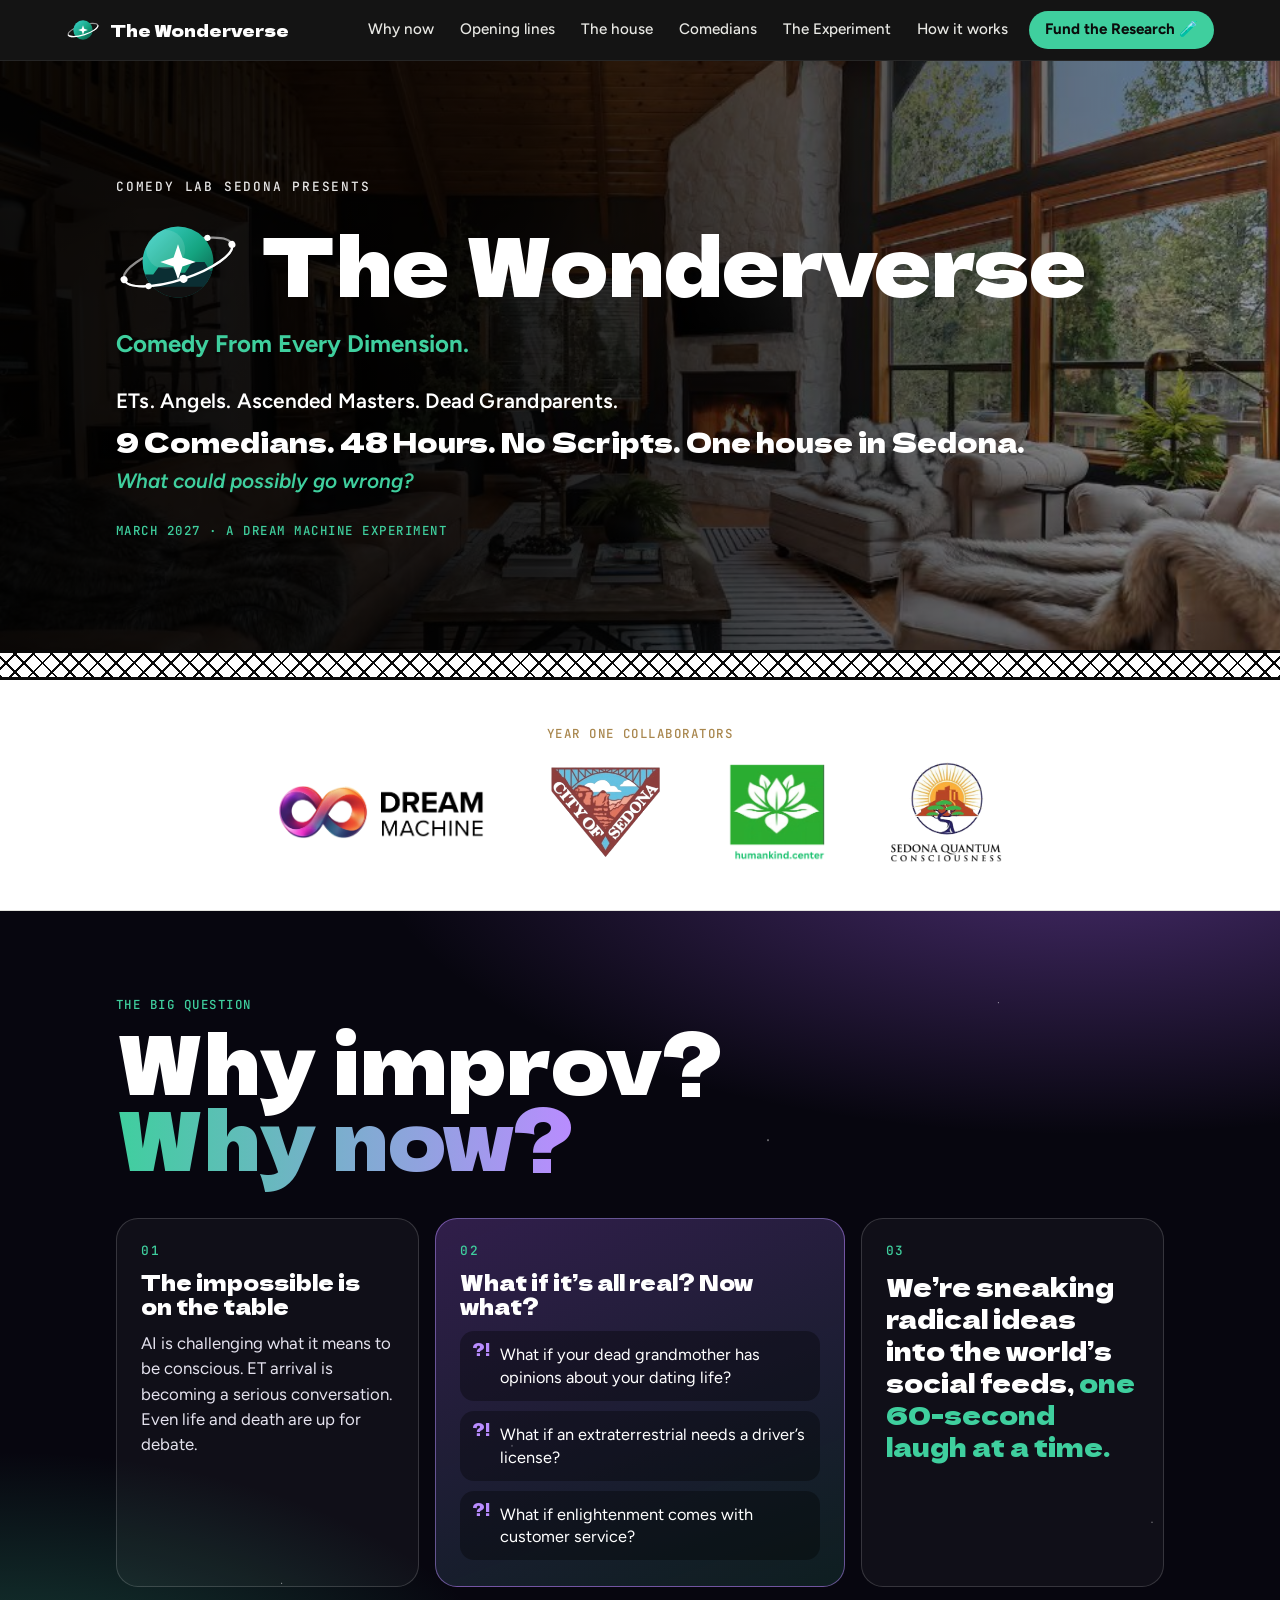
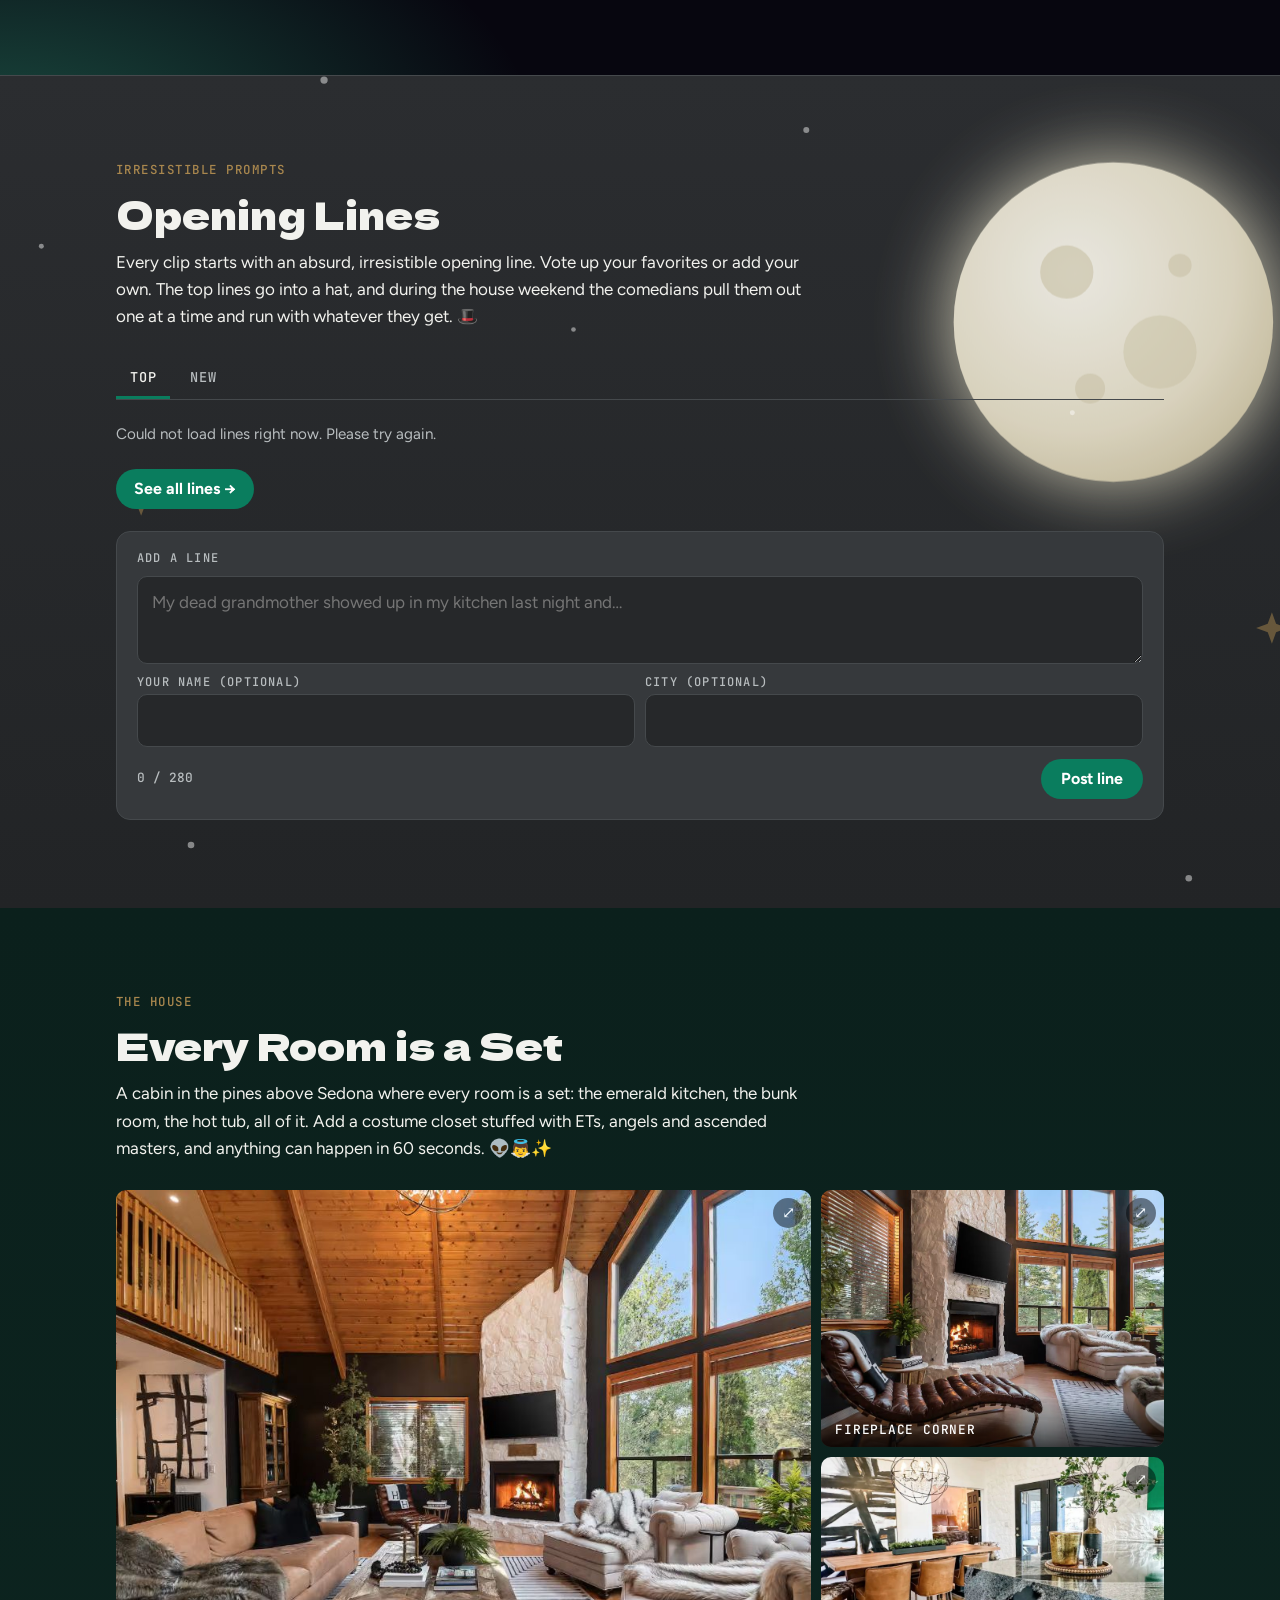
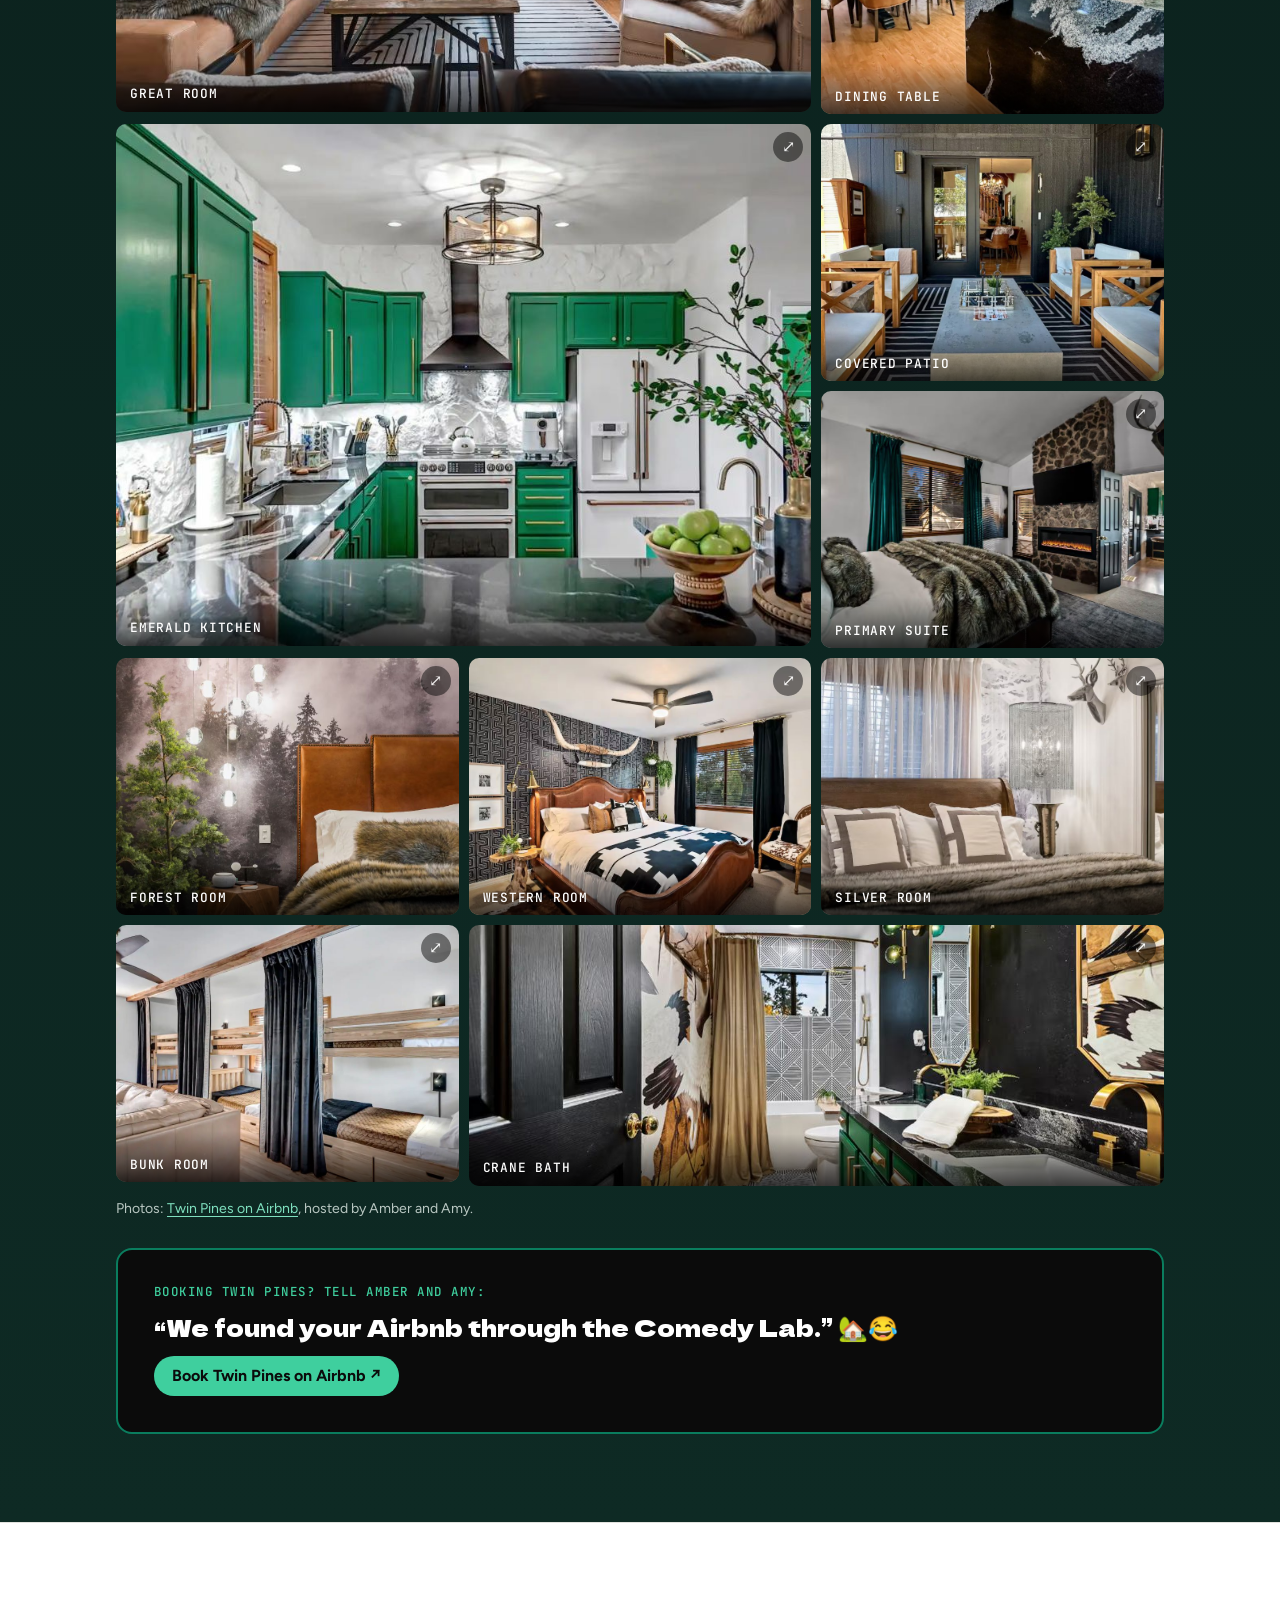
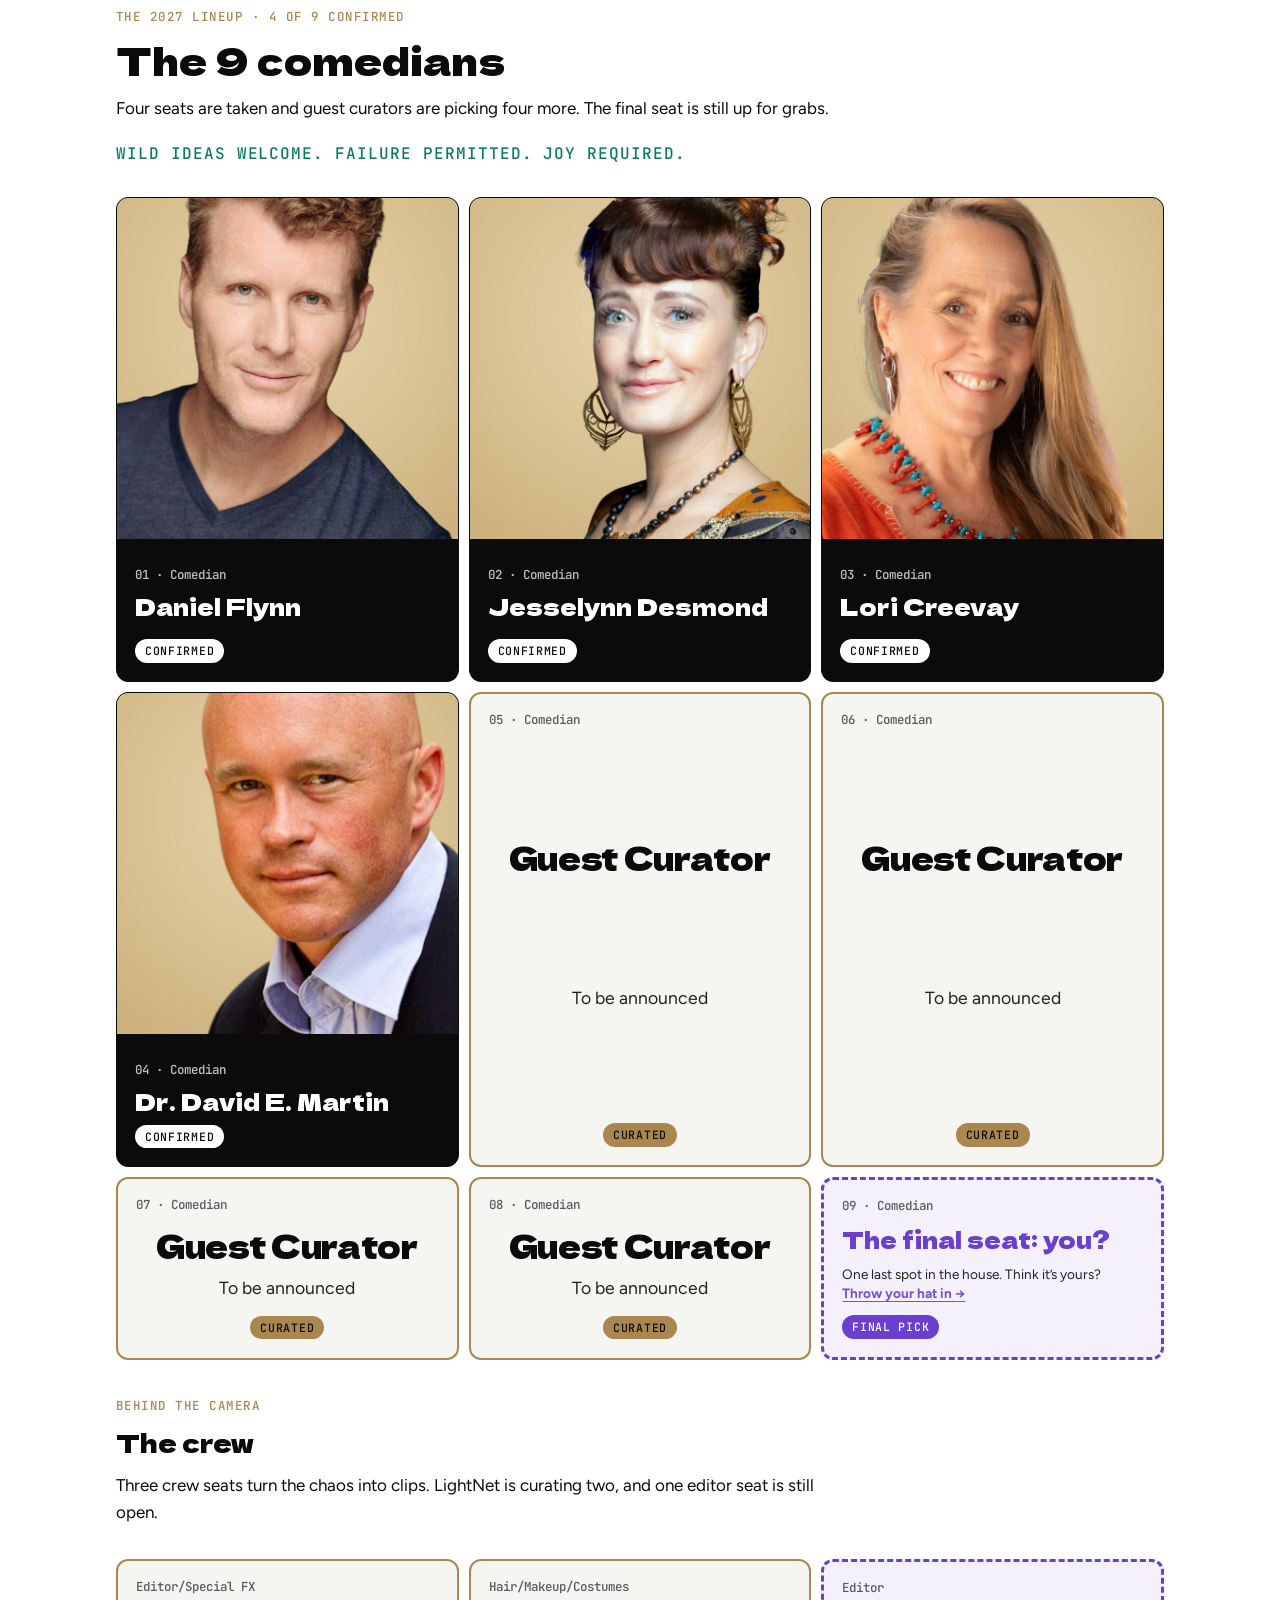
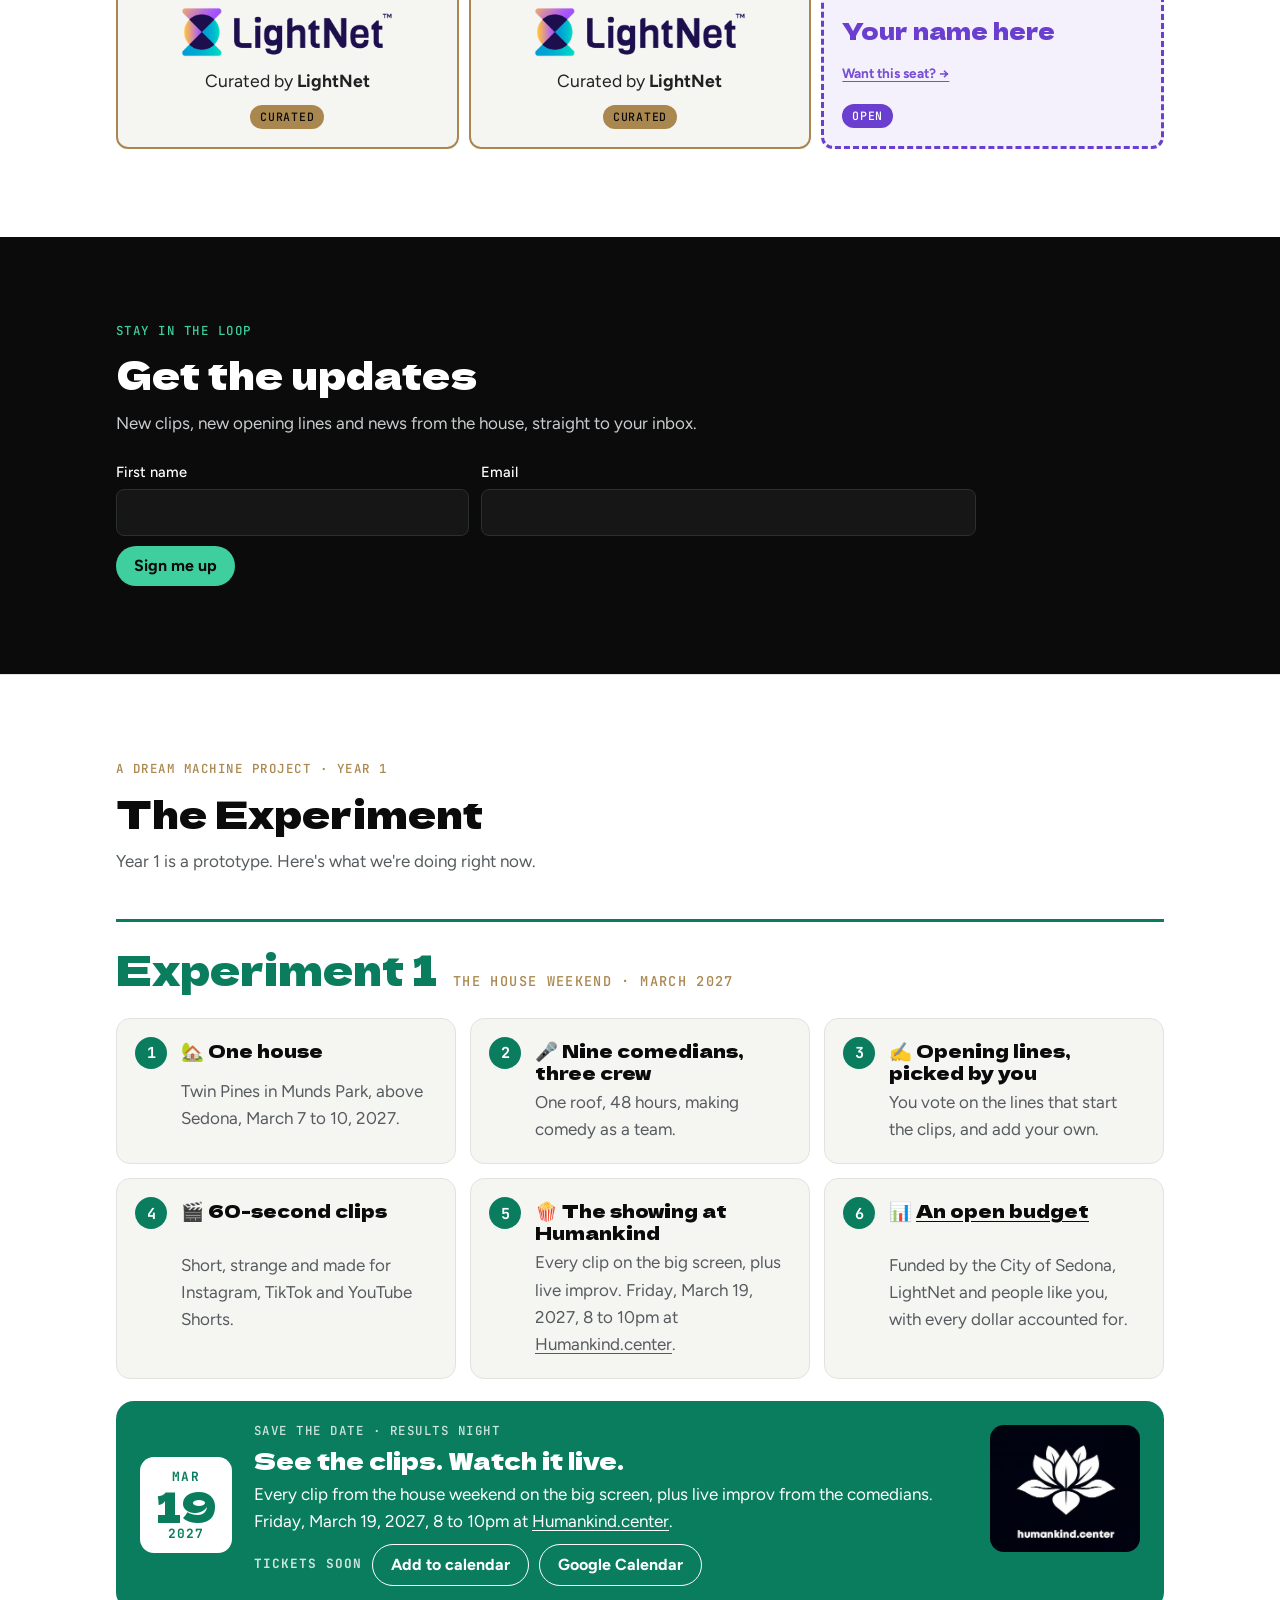
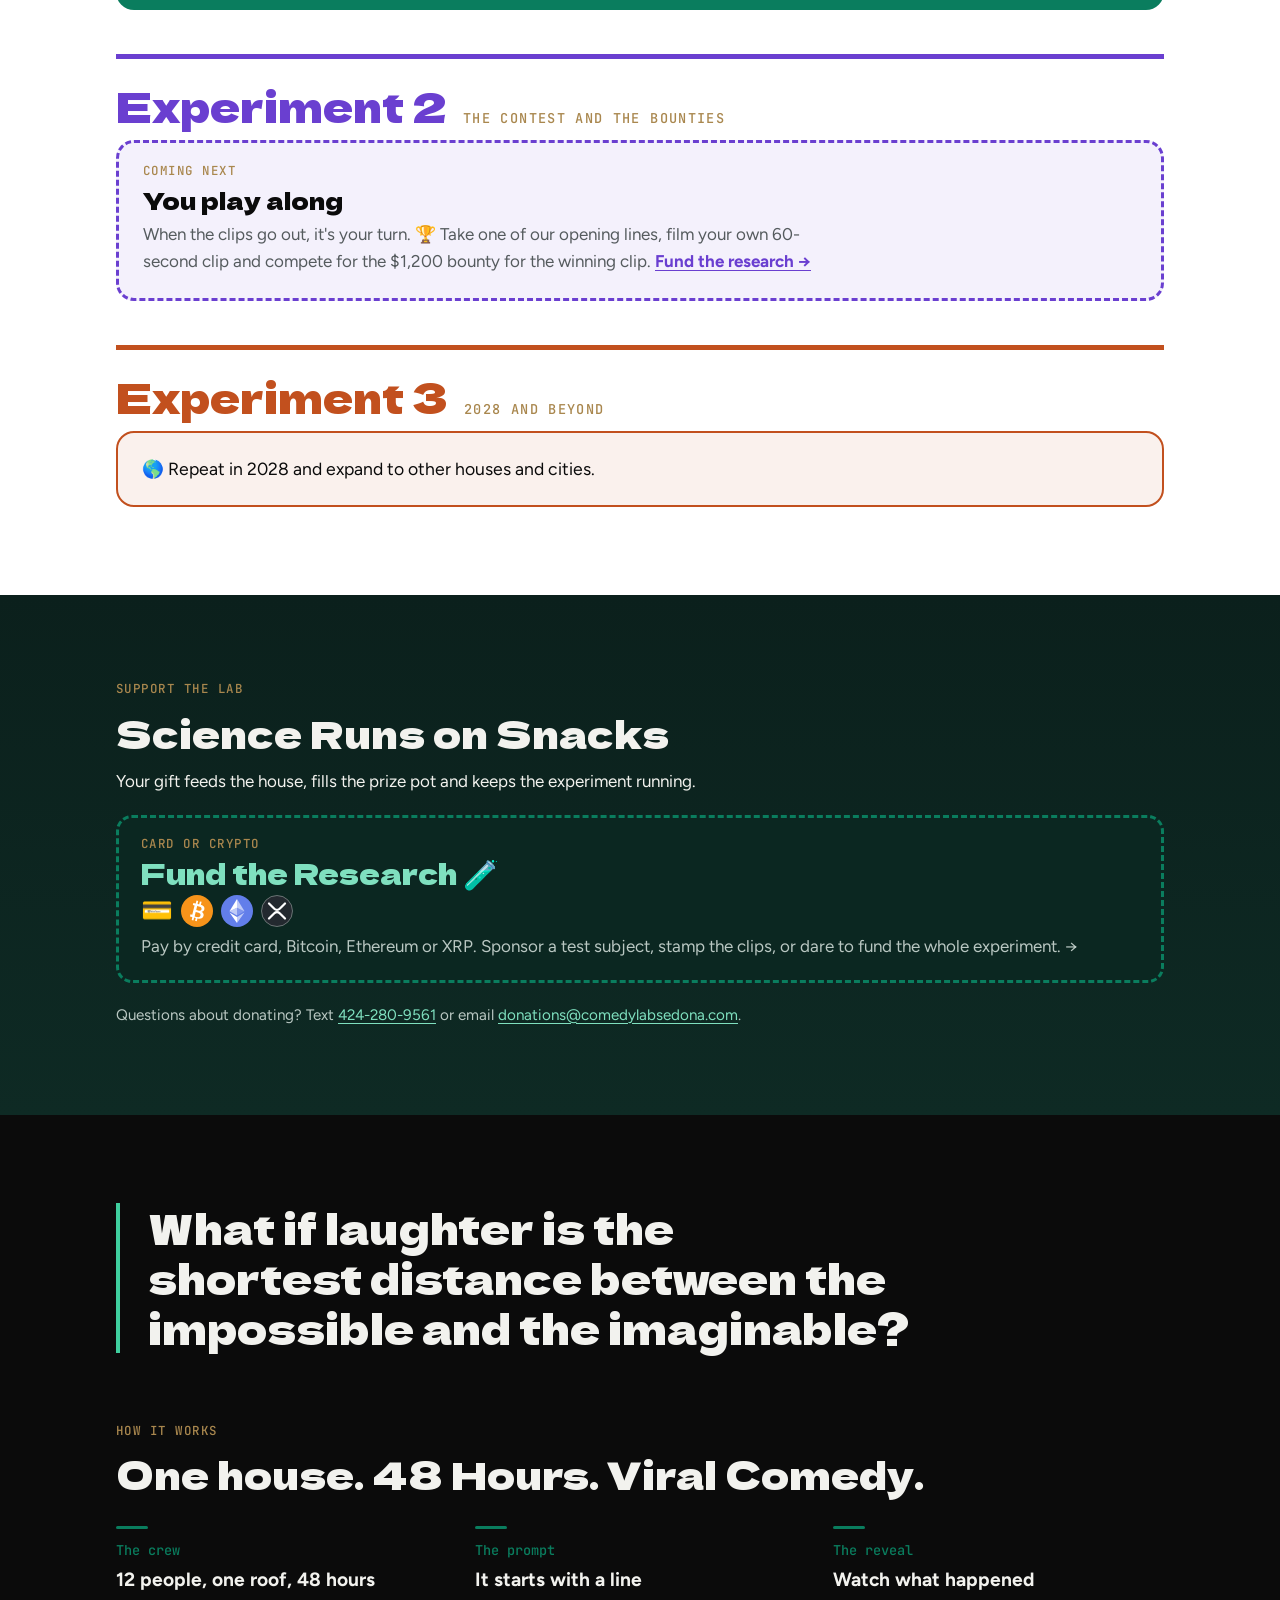
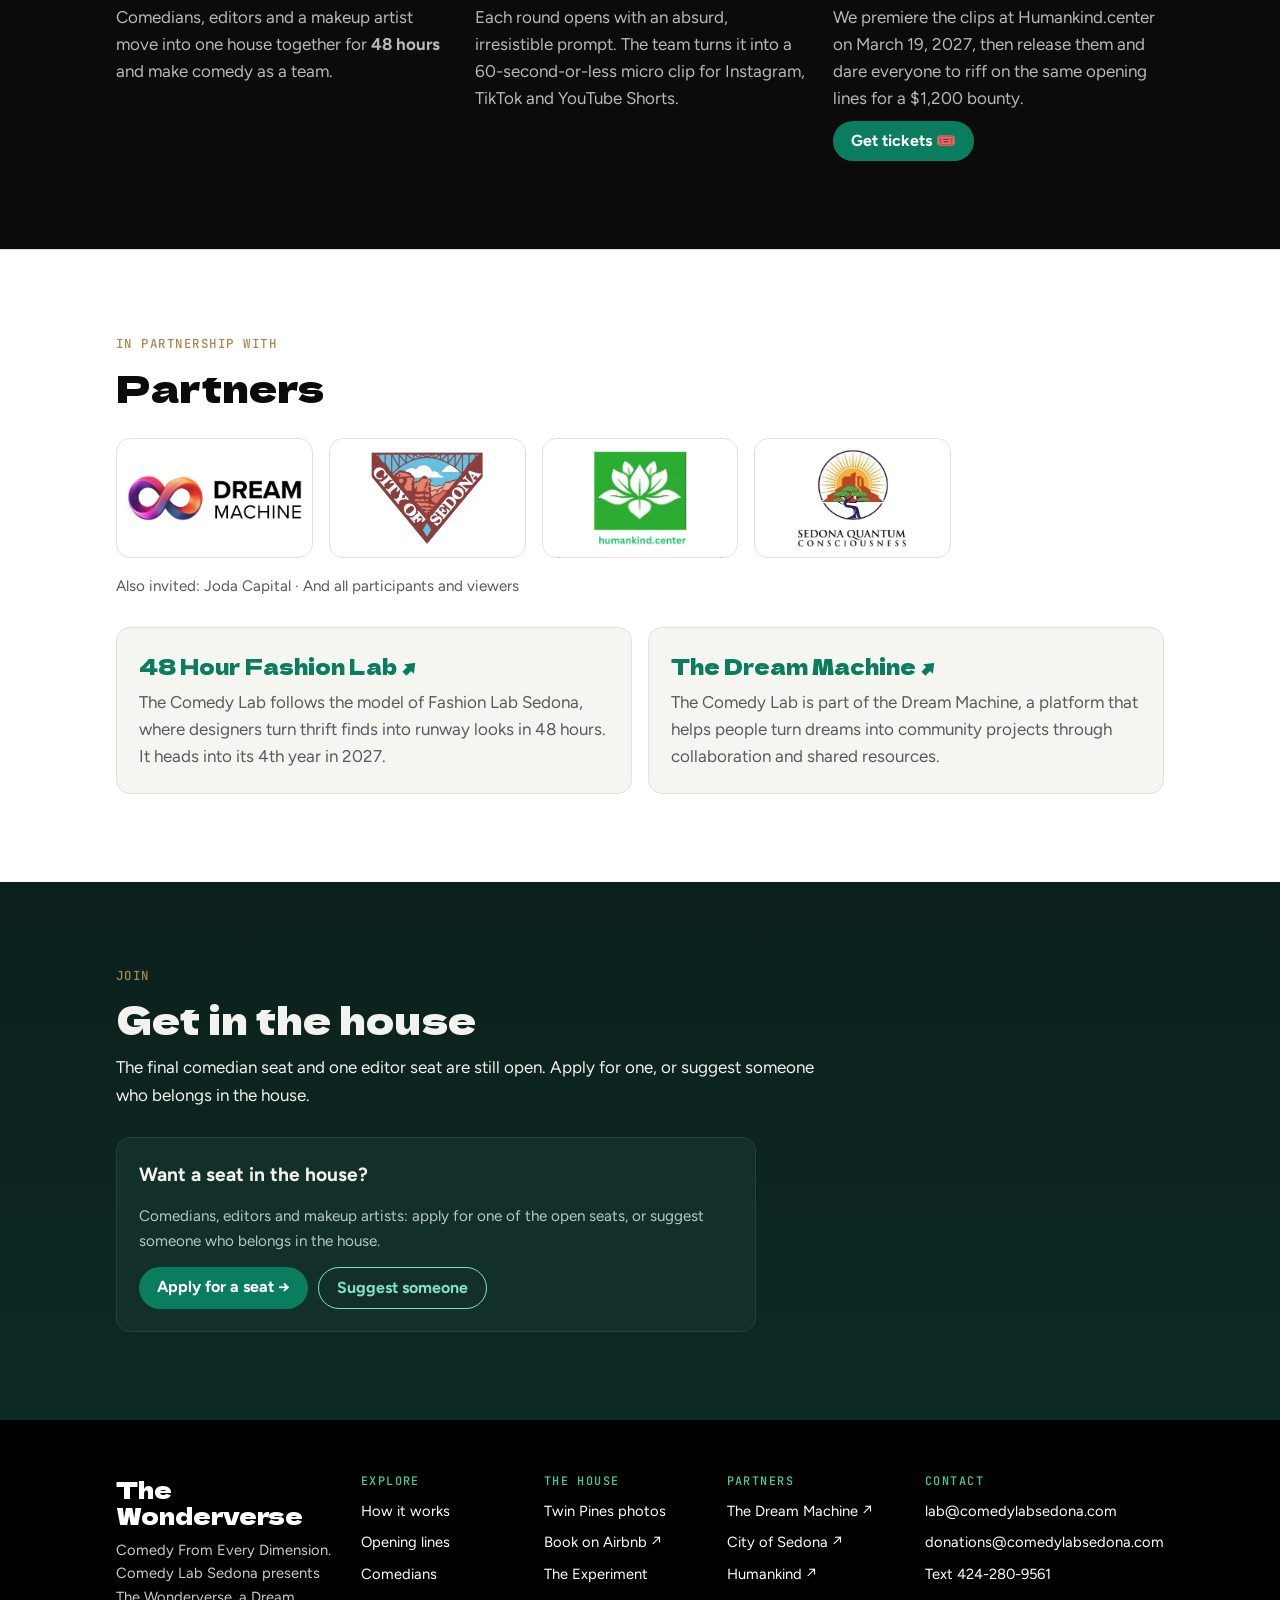
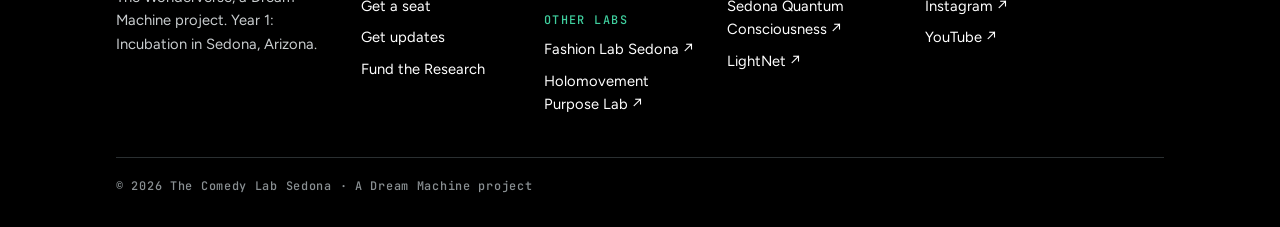
==== site/index.html @ bf9a94be "Hero on phones: icon above the title, title full width Co-Authored-By: Claude Opus 5.5 <noreply@anth" ====
<!doctype html>
<html lang="en">
<head>
<meta charset="utf-8">
<link rel="icon" type="image/png" sizes="64x64" href="assets/img/favicon-64.png">
<link rel="apple-touch-icon" href="assets/img/apple-touch-icon.png">
<script src="assets/js/favicon.js" defer></script>
<script src="assets/js/nav.js" defer></script>
<meta name="viewport" content="width=device-width,initial-scale=1,viewport-fit=cover">
<title>The Wonderverse · Comedy Lab Sedona</title>
<meta name="description" content="Comedy Lab Sedona presents The Wonderverse: Comedy From Every Dimension. 9 comedians, 5 dimensions and 1 house in Sedona. Interdimensional Comedy starring ascended masters, ETs, angels and your dead grandparents. A Dream Machine project.">
<meta property="og:title" content="The Wonderverse | Comedy Lab Sedona">
<meta property="og:description" content="9 comedians, 5 dimensions and 1 house in Sedona. Vote, join and submit your clip.">
<meta property="og:image" content="https://comedylabsedona.com/assets/img/og-card.jpg">
<meta property="og:url" content="https://comedylabsedona.com/">
<meta name="twitter:card" content="summary_large_image">

<script>document.documentElement.classList.add('js')</script>
<script>
/* Google Analytics 4: paste the Measurement ID (G-XXXXXXX) to switch it on. */
(function(){var GA_ID='';if(!GA_ID)return;var s=document.createElement('script');s.async=true;s.src='https://www.googletagmanager.com/gtag/js?id='+GA_ID;document.head.appendChild(s);window.dataLayer=window.dataLayer||[];window.gtag=function(){dataLayer.push(arguments)};gtag('js',new Date());gtag('config',GA_ID);})();
</script>
<link rel="preconnect" href="https://fonts.googleapis.com">
<link rel="stylesheet" href="https://fonts.googleapis.com/css2?family=Dela+Gothic+One&family=Figtree:wght@400;500;700&family=JetBrains+Mono:wght@500&display=swap">
<style>
body{margin:0}img{max-width:100%}[hidden]{display:none!important}

/* Layout: black-and-white glam like the house: black hero over the great room, a geometric tile band, white page, emerald and brass accents; lineup as a 3x3 board */
:root{
  --bg:#FFFFFF; --surface:#F5F5F2; --fg:#0B0B0B; --muted:#555B5E;
  --rock:#0A7D5E; --juniper:#0B0B0B; --brass:#A9874E; --dusk1:#000000; --dusk-mid:#0F2F33; --dusk2:#0B7472; --line:#E2E2DE;
  --on-dusk:#FFFFFF;
  --display:"Dela Gothic One","Arial Black",Impact,sans-serif;
  --body:"Figtree","Segoe UI",system-ui,sans-serif;
  --mono:"JetBrains Mono",ui-monospace,Menlo,monospace;
}
@media (prefers-color-scheme: dark){:root:not([data-theme="light"]){
  --bg:#0B0B0B; --surface:#161616; --fg:#F4F4F2; --muted:#A9AEB0;
  --rock:#3FCF9E; --juniper:#1E5E4A; --brass:#C9A66B; --dusk1:#000000; --dusk-mid:#0A2427; --dusk2:#0A6664; --line:#2A2F31; color-scheme:dark}}
:root[data-theme="dark"]{
  --bg:#0B0B0B; --surface:#161616; --fg:#F4F4F2; --muted:#A9AEB0;
  --rock:#3FCF9E; --juniper:#1E5E4A; --brass:#C9A66B; --dusk1:#000000; --dusk-mid:#0A2427; --dusk2:#0A6664; --line:#2A2F31; color-scheme:dark}
*{box-sizing:border-box}
body{background:var(--bg);color:var(--fg);font:400 1.0625rem/1.6 var(--body)}
a{color:var(--rock);text-underline-offset:3px}
a:focus-visible{outline:2px solid var(--rock);outline-offset:3px;border-radius:4px}
.wrap{max-width:1080px;margin:0 auto;padding-left:max(16px,env(safe-area-inset-left,0px));padding-right:max(16px,env(safe-area-inset-right,0px))}
h1,h2{font-family:var(--display);font-weight:400;line-height:1.05;text-wrap:balance;margin:0}
h2{font-size:clamp(1.7rem,4vw,2.4rem)}
.eyebrow{font:500 .78rem/1 var(--mono);letter-spacing:.12em;text-transform:uppercase;color:var(--muted)}
p{margin:0;max-width:65ch}
section{padding-block:clamp(48px,8vw,88px);border-top:1px solid var(--line)}
.stack{display:grid;gap:16px}

/* Hero */
.hero{background:linear-gradient(90deg,rgba(0,0,0,.94) 0%,rgba(0,0,0,.86) 42%,rgba(0,0,0,.35) 100%),url("assets/img/house/great-room.jpg") center/cover no-repeat,#000;color:var(--on-dusk);position:relative;overflow:hidden}
.hero .wrap{padding-block:clamp(56px,10vw,112px);display:grid;gap:24px;position:relative}
.hero h1{font-size:clamp(2.6rem,9vw,6rem)}
.hero .eyebrow{color:var(--on-dusk);opacity:.8}
.hero p{font-size:clamp(1.1rem,2.2vw,1.35rem)}
.mesa{display:none}
.tile-band{height:30px;background:repeating-linear-gradient(45deg,var(--fg) 0 2px,transparent 2px 13px),repeating-linear-gradient(-45deg,var(--fg) 0 2px,transparent 2px 13px),var(--bg);border-block:3px solid var(--fg)}
.eyebrow{color:var(--brass)}
.hero .eyebrow{color:#FFFFFF}
.facts{display:flex;flex-wrap:wrap;gap:10px;margin-top:8px}
.facts span{font:500 .85rem/1 var(--mono);border:1px solid color-mix(in srgb,var(--on-dusk) 45%,transparent);border-radius:999px;padding:9px 14px}
.credit{font-size:1rem;opacity:.9}

/* How it works */
.how{display:grid;grid-template-columns:repeat(auto-fit,minmax(230px,1fr));gap:28px;margin-top:32px}
.how div{display:grid;gap:8px;align-content:start;min-width:0}
.how b{font:500 .85rem/1 var(--mono);color:var(--rock)}
.how h3{margin:0;font-size:1.2rem}
.how p{color:var(--muted)}
.how>div{position:relative;padding-top:18px}
.how>div::before{content:"";position:absolute;left:0;top:0;height:3px;width:32px;border-radius:3px;background:var(--rock);transition:width .45s cubic-bezier(.3,1.3,.5,1)}
.how>div:hover::before{width:100%}
.how h3{transition:color .25s}
.how>div:hover h3{color:var(--rock)}
.how p a{color:var(--rock);font-weight:700}
.how-logo{display:block;width:72px}
.how-logo img{display:block;width:100%;height:auto;border-radius:8px}

/* Prompts */
.prompts{display:grid;gap:20px;margin-top:28px}
.prompt{background:var(--surface);border:1px solid var(--line);border-radius:14px;padding:24px;display:grid;gap:14px}
.prompt q{font-size:clamp(1.2rem,2.6vw,1.55rem);font-weight:500;line-height:1.35;quotes:"\201C" "\201D"}
.timer{display:flex;align-items:center;gap:12px;font:500 .8rem/1 var(--mono);color:var(--muted);font-variant-numeric:tabular-nums}
.timer i{flex:1;height:4px;border-radius:2px;background:var(--line);position:relative;overflow:hidden}
.timer i::after{content:"";position:absolute;inset:0;width:var(--w);background:var(--rock)}

/* House */
.gallery{display:grid;grid-template-columns:repeat(3,1fr);gap:10px;margin-top:28px}
.gallery a{position:relative;aspect-ratio:4/3;max-width:100%;border-radius:10px;overflow:hidden;display:flex;align-items:flex-end;padding:14px;color:var(--on-dusk);text-decoration:none;font-weight:700;
  background:linear-gradient(170deg,var(--g1),var(--g2))}
.gallery a:first-child{grid-column:span 2;grid-row:span 2;aspect-ratio:auto}
.gallery a span{position:relative;z-index:1}
.gallery a small{display:block;font:500 .72rem/1.3 var(--mono);opacity:.85;font-weight:500}
.gallery a::before{content:"";position:absolute;inset:0;background:radial-gradient(circle at 70% 20%,rgba(255,255,255,.18),transparent 55%)}
.gallery a:hover{filter:brightness(1.08)}
.house-meta{display:grid;grid-template-columns:repeat(auto-fit,minmax(200px,1fr));gap:24px;margin-top:28px}
.note{background:var(--surface);border:1px solid var(--line);border-radius:14px;padding:20px 22px;display:grid;gap:8px}
.note b{font-family:var(--mono);font-weight:500;font-size:.8rem;letter-spacing:.08em;text-transform:uppercase;color:var(--juniper)}

/* Lineup board */
.board{display:grid;grid-template-columns:repeat(3,minmax(0,1fr));gap:10px;margin-top:32px}
.slot{min-height:150px;border-radius:12px;padding:18px;display:grid;align-content:space-between;gap:12px;border:1px solid var(--line);background:var(--surface);min-width:0}
.slot .n{font:500 .78rem/1.3 var(--mono);color:var(--muted);overflow-wrap:anywhere}
@media (max-width:640px){.board{grid-template-columns:repeat(2,minmax(0,1fr))}.board.crew{grid-template-columns:minmax(0,1fr)}.board.crew .slot{min-height:0;grid-template-columns:1fr auto;align-items:center}.board.crew .slot .n,.board.crew .slot h3{grid-column:1}.board.crew .slot.curated{justify-items:start;text-align:left}.board.crew .slot .tag{grid-column:2;grid-row:1/span 3;align-self:center}}
.slot h3{margin:0;font-family:var(--display);font-weight:400;font-size:clamp(1rem,2.4vw,1.45rem);line-height:1.15;overflow-wrap:anywhere}
.tag{justify-self:start;font:500 .72rem/1 var(--mono);letter-spacing:.06em;text-transform:uppercase;border-radius:999px;padding:6px 10px}
.slot.in{background:var(--juniper);border-color:var(--juniper);color:#FFFFFF}
.slot.in .n{color:inherit;opacity:.75}
.slot.in .tag{background:#FFFFFF;color:#0B0B0B}
.slot.maybe{border:2px dashed var(--rock)}
.slot.maybe .tag{background:var(--rock);color:var(--bg)}
.slot.open{border-style:dashed}
.slot.wild{border:3px dashed var(--rock);background:var(--xbg)}@media (max-width:640px){.board .slot.wild{grid-column:1/-1}}.slot.wild h3{color:var(--rock)}.slot.wild .tag{background:var(--rock);color:var(--bg)}.slot.wild .bio a{color:var(--rock);font-weight:700}
.slot.curated{border:2px solid var(--brass);background:var(--surface)}
.slot.curated{justify-items:center;text-align:center}.slot.curated .n{justify-self:start}
.slot.curated .cur-logo{display:block;width:clamp(72px,60%,200px)}.slot.curated .bio{font-size:clamp(.9rem,1.6vw,1.1rem)}.slot.curated .cur-wide{width:clamp(120px,70%,220px)}@media (prefers-color-scheme:dark){:root:not([data-theme="light"]) .slot.curated .cur-logo img.on-white{background:#FFFFFF;border-radius:8px;padding:6px 8px;box-sizing:border-box}}:root[data-theme="dark"] .slot.curated .cur-logo img.on-white{background:#FFFFFF;border-radius:8px;padding:6px 8px;box-sizing:border-box}
.slot.curated .cur-word{font:400 clamp(1.4rem,3vw,2rem)/1 var(--display);color:var(--fg);text-decoration:none;letter-spacing:-.01em}
.slot.curated .tag{justify-self:center}.slot.curated .cur-logo img{width:100%;height:auto;display:block}
.slot.curated .tag{background:var(--brass);color:#0B0B0B}
.slot.open h3{color:var(--muted)}
.slot.open .tag{border:1px solid var(--line);color:var(--muted)}
.host{margin-top:28px;font-size:1.15rem}
.host strong{font-family:var(--display);font-weight:400}

/* Partners */
.partners{display:flex;flex-wrap:wrap;gap:10px;margin-top:24px}
.partners span{border:1px solid var(--line);background:var(--surface);border-radius:999px;padding:10px 18px;font-weight:700}
.partners span.collab{border-color:var(--rock);color:var(--rock)}
.links{display:grid;grid-template-columns:repeat(auto-fit,minmax(260px,1fr));gap:16px;margin-top:28px}
.links a{display:grid;gap:6px;padding:22px;border:1px solid var(--line);border-radius:14px;background:var(--surface);text-decoration:none;color:var(--fg)}
.links a b{font-family:var(--display);font-weight:400;font-size:1.3rem;color:var(--rock)}
.links a span{color:var(--muted)}
/* Logo */
.logo{display:flex;align-items:center;gap:18px;flex-wrap:wrap}
.logo svg{width:clamp(96px,16vw,140px);height:auto;flex:none}
.logo-words{display:grid;gap:6px;min-width:0}
.hero .logo-words h1{font-size:clamp(2.6rem,9vw,5.6rem)}
.title-row{display:flex;align-items:center;gap:clamp(10px,2vw,20px)}
.logo .title-row svg{width:clamp(64px,10vw,124px)}
.hero .title-row h1{font-size:clamp(2rem,8.2vw,5rem);min-width:0}
@media (min-width:700px){.hero .title-row h1{white-space:nowrap}}
@media (max-width:699px){.title-row{flex-direction:column;align-items:flex-start;gap:8px}.logo .title-row svg{width:78px}.hero .title-row h1{font-size:clamp(2.2rem,11.4vw,3.6rem);line-height:1}}
.logo-words .tagline{font:700 clamp(1.15rem,2.4vw,1.5rem)/1.2 var(--body,"Figtree",sans-serif);color:#3FCF9E}
.logo-words .by{font:500 .8rem/1 var(--mono);letter-spacing:.14em;text-transform:uppercase;color:#FFFFFF;opacity:.9}

/* People */
.people{display:grid;grid-template-columns:repeat(auto-fit,minmax(280px,1fr));gap:16px;margin-top:28px}
.person{display:grid;grid-template-columns:64px 1fr;gap:16px;align-items:start;padding:20px;border:1px solid var(--line);border-radius:14px;background:var(--surface)}
.person > div{display:grid;gap:6px;min-width:0}
.avatar{width:64px;height:64px;border-radius:50%;display:grid;place-items:center;font-family:var(--display);font-size:1.2rem;color:#FFFFFF;background:var(--juniper)}
.avatar.alt{background:var(--rock)}
.person.solo{grid-template-columns:1fr}
.person-logo{display:block;width:170px;margin-bottom:6px}
.person-logo img{display:block;width:100%;height:auto}
.person h3{margin:0;font-size:1.2rem}
.person .role{font:500 .75rem/1.3 var(--mono);letter-spacing:.06em;text-transform:uppercase;color:var(--muted)}
.person p{color:var(--fg);font-size:.98rem}
.person .lk{display:flex;flex-wrap:wrap;gap:12px;font-size:.92rem}
.slot .bio{font-size:.85rem;line-height:1.4;opacity:.9}
.partners a{border:1px solid var(--line);background:var(--surface);border-radius:999px;padding:10px 18px;font-weight:700;text-decoration:none;color:var(--fg)}
.partners a:hover{border-color:var(--rock)}
.dm-badge{justify-self:start;display:inline-flex;align-items:center;gap:12px;flex-wrap:wrap;background:#FFFFFF;color:#111111;border-radius:999px;padding:10px 18px;text-decoration:none;font:500 .72rem/1 var(--mono);letter-spacing:.1em;text-transform:uppercase;max-width:100%}
.dm-badge img{height:22px;width:auto;max-width:100%}
.slot .face{width:72px;height:72px;border-radius:50%;object-fit:cover;border:3px solid var(--bg)}
.partners .invited{border-style:dashed}
.partners .invited small{font:500 .68rem/1 var(--mono);letter-spacing:.06em;text-transform:uppercase;color:var(--rock);margin-left:6px}

/* Vote and submit */
.vote-grid{display:grid;grid-template-columns:minmax(0,1.2fr) minmax(0,1fr);gap:24px;margin-top:28px;align-items:start}
.panel{background:var(--surface);border:1px solid var(--line);border-radius:14px;padding:22px;display:grid;gap:14px;min-width:0}
.panel h3{margin:0;font-size:1.2rem}
.panel .hint{color:var(--muted);font-size:.95rem}
.contenders{display:grid;gap:8px;list-style:none;margin:0;padding:0}
.contenders li{display:grid;grid-template-columns:1fr auto;gap:12px;align-items:center;padding:12px 14px;border:1px solid var(--line);border-radius:10px;background:var(--bg)}
.contenders li > div{display:grid;gap:4px;min-width:0}
.contenders b{font-size:1.05rem;overflow-wrap:anywhere}
.contenders .meta{display:flex;flex-wrap:wrap;gap:8px;align-items:center;font-size:.88rem;color:var(--muted);overflow-wrap:anywhere}
.contenders .tag{background:transparent;border:1px solid var(--rock);color:var(--rock)}
.contenders .tag.sugg{border-color:var(--juniper);color:var(--juniper)}
.upvote{display:grid;justify-items:center;gap:2px;min-width:64px;padding:8px 10px;border-radius:10px;border:1.5px solid var(--rock);background:transparent;color:var(--rock);font:700 .95rem/1 var(--body);cursor:pointer;font-variant-numeric:tabular-nums}
.upvote span{font:500 .68rem/1 var(--mono);letter-spacing:.06em;text-transform:uppercase}
.upvote[aria-pressed="true"]{background:var(--rock);color:var(--bg)}
.upvote:disabled{opacity:.5;cursor:not-allowed}
.upvote:focus-visible,button:focus-visible,input:focus-visible,select:focus-visible,textarea:focus-visible{outline:2px solid var(--rock);outline-offset:2px}
form{display:grid;gap:10px}
label{display:grid;gap:4px;font-weight:500;font-size:.92rem}
input,select,textarea{font:inherit;font-size:1rem;padding:10px 12px;border-radius:8px;border:1px solid var(--line);background:var(--bg);color:var(--fg);width:100%;min-width:0}
textarea{min-height:70px;resize:vertical}
.check{display:flex;gap:8px;align-items:flex-start;font-weight:400}
.check input{width:auto;margin-top:5px}
.btn{justify-self:start;font:700 1rem/1 var(--body);padding:12px 18px;border-radius:999px;border:0;background:var(--rock);color:var(--bg);cursor:pointer}
.btn.ghost{background:transparent;border:1.5px solid var(--rock);color:var(--rock)}
.btn:disabled{opacity:.5;cursor:not-allowed}
.status{font-size:.92rem;color:var(--juniper);min-height:1.2em}
.status.err{color:var(--rock)}
.joined{display:none;color:var(--juniper);font-weight:500}
.is-joined .joined{display:block}
.is-joined #join-form{display:none}
.admin{margin-top:28px}
.admin table{width:100%;border-collapse:collapse;font-size:.92rem}
.admin th,.admin td{text-align:left;padding:8px 10px;border-bottom:1px solid var(--line);vertical-align:top;overflow-wrap:anywhere}
.admin th{font:500 .72rem/1 var(--mono);letter-spacing:.08em;text-transform:uppercase;color:var(--muted)}
.scroll{overflow-x:auto}
.spot{margin:28px 0 0;display:grid;grid-template-columns:minmax(0,200px) minmax(0,1fr);gap:20px;align-items:end;max-width:640px}
.spot img{width:100%;height:auto;border-radius:12px;display:block}
.spot figcaption{display:grid;gap:8px;font-size:1.05rem}
.spot b{font-family:var(--display);font-weight:400;font-size:1.3rem}
.logos{display:flex;flex-wrap:wrap;gap:16px;margin-top:24px}
.logo-tile{display:grid;gap:8px;justify-items:center;text-decoration:none;color:var(--muted);font:500 .72rem/1.2 var(--mono);letter-spacing:.06em;text-transform:uppercase}
.logo-tile img.round{height:160px;object-fit:contain}
.logo-tile img{width:160px;height:auto;max-width:100%;border-radius:12px;display:block}

.photos{display:grid;grid-template-columns:repeat(3,minmax(0,1fr));grid-auto-flow:dense;gap:10px;margin-top:28px}
.ph{position:relative;padding:0;border:0;background:var(--surface);border-radius:10px;overflow:hidden;cursor:zoom-in;aspect-ratio:4/3;max-width:100%}
.ph.wide{grid-column:span 2;grid-row:span 2}
.ph.long{grid-column:span 2;aspect-ratio:8/3}
.ph img{width:100%;height:100%;object-fit:cover;display:block;transition:transform .4s}
.ph span{position:absolute;left:0;right:0;bottom:0;padding:26px 14px 10px;font:500 .8rem/1.2 var(--mono);letter-spacing:.06em;text-transform:uppercase;color:#FFFFFF;background:linear-gradient(transparent,rgba(0,0,0,.7));text-align:left}
.ph:hover img{transform:scale(1.04)}
.ph::after{content:"⤢";position:absolute;top:8px;right:8px;width:30px;height:30px;display:grid;place-items:center;border-radius:50%;background:rgba(0,0,0,.55);color:#FFFFFF;font-size:16px;line-height:1;opacity:.85;transition:transform .2s}
.ph:hover::after{transform:scale(1.15);opacity:1}
.ph:focus-visible{outline:3px solid var(--rock);outline-offset:2px}
.credit-line{margin-top:12px;font-size:.88rem;color:var(--muted)}
#lightbox{padding:0;border:0;background:#000;max-width:min(1500px,96vw);width:100%;border-radius:8px;color:#FFFFFF}
#lightbox::backdrop{background:rgba(0,0,0,.85)}
#lightbox img{display:block;width:100%;height:auto;max-height:86vh;object-fit:contain;background:#000}
.lb-bar{display:flex;align-items:center;gap:10px;padding:10px 12px;font:500 .8rem/1 var(--mono);letter-spacing:.06em;text-transform:uppercase}
.lb-bar span{flex:1}
.lb-bar button{background:transparent;border:1px solid rgba(255,255,255,.4);color:#FFFFFF;border-radius:999px;width:38px;height:38px;cursor:pointer;font-size:1rem}
@media (max-width:640px){.photos{grid-template-columns:repeat(2,minmax(0,1fr))}.ph.wide{grid-row:auto}}
@media (prefers-reduced-motion:reduce){.ph img{transition:none}}
.ig{font-size:1rem}
.ig a{font-weight:700}
footer{padding-block:40px;border-top:1px solid var(--line);color:var(--muted);font-size:.9rem}

@media (max-width:820px){.vote-grid{grid-template-columns:1fr}}
@media (max-width:640px){
  .slot .face{width:56px;height:56px}
  .gallery{grid-template-columns:1fr 1fr}
  .gallery a:first-child{grid-column:span 2;grid-row:auto;aspect-ratio:16/10}
  .board{gap:8px}
  .slot{min-height:120px;padding:12px}
}
@media (prefers-reduced-motion:no-preference){
  .timer i::after{animation:fill 2.4s ease-out both}
  @keyframes fill{from{width:0}to{width:var(--w)}}
}
</style>
<style>
.signup__trap{position:absolute;left:-9999px;width:1px;height:1px;opacity:0}
.signup__done{font-weight:700;color:var(--juniper);margin:0}
.signup__soon{color:var(--muted);margin:0}
.picks{border:1px solid var(--line);border-radius:10px;padding:12px 14px;margin:0;display:grid;gap:8px}
.picks legend{font-weight:700;padding:0 6px}
.picks .tag{background:transparent;border:1px solid var(--rock);color:var(--rock);margin-left:6px}
a.btn{text-decoration:none;display:inline-block}
.updates{background:#0B0B0B;color:#FFFFFF;border-top:0}
.updates .eyebrow{color:#3FCF9E}
.updates p{color:#C9CDCF}
.updates-form{margin-top:24px;max-width:860px}
.updates-row{display:grid;grid-template-columns:1fr 1.4fr;gap:12px}
.updates label{color:#FFFFFF}
.updates input:not([type=checkbox]){background:#161616;border-color:#2A2F31;color:#FFFFFF}
.updates .consent{display:flex;gap:10px;align-items:flex-start;font-weight:400;font-size:.88rem;color:#A9AEB0}
.updates .consent input{width:auto;margin-top:3px;accent-color:#3FCF9E}
.updates .btn{background:#3FCF9E;color:#0B0B0B}
.updates .signup__done{color:#3FCF9E}
@media (max-width:720px){.updates-row{grid-template-columns:1fr}}
/* Fun: hover wiggles and lifts. Click effects live in fun.js. */
@media (prefers-reduced-motion:no-preference){
  .btn,a.btn{transition:transform .2s cubic-bezier(.3,1.6,.5,1),box-shadow .2s}
  .btn:hover,a.btn:hover{transform:translateY(-2px) rotate(-1.5deg);box-shadow:0 8px 18px rgba(0,0,0,.18)}
  .slot,.ph,.links a,.donate{transition:transform .25s cubic-bezier(.3,1.6,.5,1),box-shadow .25s}
  .slot:hover,.links a:hover{transform:translateY(-4px);box-shadow:0 14px 28px rgba(0,0,0,.12)}
  .slot.star:hover .portrait{animation:jiggle .5s ease}
  @keyframes jiggle{0%,100%{transform:rotate(0)}25%{transform:rotate(-2deg) scale(1.02)}75%{transform:rotate(2deg) scale(1.02)}}
  .hero svg,.back svg{cursor:pointer;transition:transform .3s}
  .hero svg:hover{animation:float 2.4s ease-in-out infinite}
  @keyframes float{0%,100%{transform:translateY(0) rotate(0)}50%{transform:translateY(-6px) rotate(-6deg)}}
  .slot.maybe{animation:glow 2.8s ease-in-out infinite}
  @keyframes glow{0%,100%{box-shadow:0 0 0 0 rgba(63,207,158,0)}50%{box-shadow:0 0 0 6px rgba(63,207,158,.25)}}
}
.seat-cta{align-content:start}
.cta-row{display:flex;flex-wrap:wrap;gap:10px}
a.btn.ghost{background:transparent;border:1.5px solid var(--rock);color:var(--rock)}
.unlock{display:grid;gap:4px;justify-items:start;margin-top:4px;padding:14px 18px;border:3px dashed var(--rock);border-radius:14px;background:color-mix(in srgb,var(--rock) 8%,var(--bg));color:var(--fg);text-decoration:none;position:relative}
.unlock-k{font:500 .72rem/1 var(--mono);letter-spacing:.12em;text-transform:uppercase;color:var(--rock)}
.unlock-v{font:400 clamp(1.5rem,3.4vw,2.1rem)/1.05 var(--display);color:var(--fg)}
.unlock:hover .unlock-v{color:var(--rock)}
.fund-cta{display:grid;gap:6px;margin-top:20px;padding:20px 22px;border:3px dashed var(--rock);border-radius:16px;text-decoration:none;color:var(--fg);background:color-mix(in srgb,var(--rock) 8%,var(--bg))}
.fund-cta b{font:400 clamp(1.3rem,3vw,1.8rem)/1.1 var(--display)}
.fund-cta span:last-child{color:var(--muted)}
.cta-coins{display:flex;align-items:center;gap:8px;font-size:1.6rem;line-height:1}.cta-coins svg{width:32px;height:32px}
.fund-cta:hover b{color:var(--rock)}
.vote-grid.solo{grid-template-columns:minmax(0,1fr);max-width:640px}
.exp{list-style:none;margin:28px 0 0;padding:0;display:grid;grid-template-columns:repeat(auto-fit,minmax(min(100%,300px),1fr));gap:14px;counter-reset:x}
.exp li{counter-increment:x;position:relative;display:grid;gap:6px;padding:20px 20px 20px 64px;border:1px solid var(--line);border-radius:14px;background:var(--surface)}
.exp li::before{content:counter(x);position:absolute;left:18px;top:18px;width:32px;height:32px;border-radius:50%;display:grid;place-items:center;background:var(--rock);color:var(--bg);font:700 .95rem/1 var(--mono)}
.exp b{font:400 1.15rem/1.2 var(--display)}
.exp span{color:var(--muted)}
.exp-next{margin-top:18px;font-weight:700}
.exp a{color:inherit;text-decoration:underline}
.save{margin-top:22px;display:grid;grid-template-columns:auto 1fr auto;gap:22px;align-items:center;padding:24px;border-radius:18px;background:var(--rock);color:var(--bg)}
.save__date{display:grid;justify-items:center;width:92px;padding:12px 0;border-radius:14px;background:var(--bg);color:var(--rock);font:700 .8rem/1.2 var(--mono);text-transform:uppercase;letter-spacing:.08em}
.save__date b{font:400 2.6rem/1 var(--display);letter-spacing:0}
.save__body{display:grid;gap:8px;grid-column:2;grid-row:1}
.save__logo{grid-column:3;grid-row:1;display:block;width:150px;border-radius:14px;overflow:hidden;background:#0B0B12;align-self:start}
.save__logo img{display:block;width:100%;height:auto}
.save .eyebrow{color:inherit;opacity:.8}
.save h3{margin:0;font:400 1.5rem/1.15 var(--display)}
.save p{margin:0;max-width:62ch}
.save__soon{align-self:center;font:700 .8rem/1 var(--mono);text-transform:uppercase;letter-spacing:.08em;opacity:.8}
.save a:not(.btn){color:inherit;text-decoration:underline}
.save .btn{background:var(--bg);color:var(--rock)}
.save .btn.ghost{background:transparent;color:inherit;border-color:currentColor}
@media(max-width:560px){.save{grid-template-columns:auto 1fr}.save__body{grid-column:1/-1;grid-row:2}.save__logo{grid-column:2;width:120px;justify-self:end}}
.xp{display:flex;flex-wrap:wrap;align-items:baseline;gap:6px 16px;margin-top:44px;padding-top:26px;border-top:3px solid var(--rock,#0A7D5E)}
.xp-tag{font:400 clamp(1.8rem,4.5vw,2.6rem)/1 "Dela Gothic One","Arial Black",sans-serif;color:var(--rock,#0A7D5E)}
.xp-sub{font:500 .85rem/1.2 "JetBrains Mono",monospace;letter-spacing:.1em;text-transform:uppercase;color:var(--brass,#A9874E)}
.xp-card{margin-top:14px;padding:22px 24px;border-radius:18px;background:var(--surface,#F5F5F2);border:1px solid var(--line,#E2E2DE)}
.xp-card p{margin:0;max-width:62ch;font-size:1.1rem}
.x2{--rock:#6A3FD0;--xbg:rgba(106,63,208,.07)}
.x3{--rock:#C2501E;--xbg:rgba(194,80,30,.08)}
@media (prefers-color-scheme:dark){:root:not([data-theme="light"]) .x2{--rock:#B49BFF;--xbg:rgba(180,155,255,.1)}:root:not([data-theme="light"]) .x3{--rock:#FF9A66;--xbg:rgba(255,154,102,.1)}}
:root[data-theme="dark"] .x2{--rock:#B49BFF;--xbg:rgba(180,155,255,.1)}:root[data-theme="dark"] .x3{--rock:#FF9A66;--xbg:rgba(255,154,102,.1)}
.xp.x2,.xp.x3{border-top-width:5px}
.xp-card.x3,.exp2.x2,.xpanel{background:var(--xbg);border-color:var(--rock)}
.xp-card.x3{border-width:2px}
.xpanel{padding:22px clamp(16px,3vw,26px);border:2px solid var(--rock);border-radius:18px}
.exp2{margin-top:14px;padding:22px 24px;border:3px dashed var(--rock);border-radius:18px;display:grid;gap:8px}
.exp2 h3{margin:0;font:400 1.5rem/1.15 var(--display)}
.exp2 p{margin:0;color:var(--muted);max-width:62ch}
.exp2 a{color:var(--rock);font-weight:700}
#prompts.moonlit{position:relative;overflow:hidden;isolation:isolate;--fg:#F2F2EE;--muted:#B8BDBF;--line:#45494C;--surface:#36393C;--bg:#26282A;background:linear-gradient(180deg,#2B2D30 0%,#222426 100%);color:var(--fg)}
#prompts.moonlit h2{color:var(--fg)}
.dark-green{--fg:#F2F2EE;--muted:#B9C7C2;--line:#24423B;--surface:#123029;--bg:#0B201C;background:linear-gradient(180deg,#0B201C,#0E2A24);color:var(--fg);border-top:0}
.dark-black{--fg:#F2F2EE;--muted:#B5B9BB;--line:#2A2D2F;--surface:#17191A;--bg:#0B0B0B;background:#0B0B0B;color:var(--fg);border-top:0}
.motto{margin:4px 0 0;font:500 clamp(.85rem,1.8vw,1rem)/1.4 var(--mono);letter-spacing:.06em;text-transform:uppercase;color:var(--rock)}
.whatif{margin:0 0 clamp(40px,7vw,72px);padding:0 0 0 clamp(16px,3vw,28px);border-left:4px solid #3FCF9E;font:400 clamp(1.5rem,4vw,2.6rem)/1.2 var(--display);color:#F2F2EE;max-width:26ch;text-wrap:balance}
#how .btn,#vote .btn:not(.ghost){color:#FFFFFF}
.person-logo img.on-white{background:#FFFFFF;border-radius:10px;padding:6px 10px;box-sizing:border-box}
.dark-green h2,.dark-green h3,.dark-black h2,.dark-black h3{color:var(--fg)}
.dark-green a:not(.btn),.dark-black a:not(.btn){color:#7FE0BF}
.dark-green a.btn.ghost,.dark-black a.btn.ghost,.dark-green .btn.ghost,.dark-black .btn.ghost{color:#7FE0BF;border-color:#7FE0BF}

#prompts.moonlit .btn{color:#FFFFFF}
.sky{position:absolute;inset:0;z-index:-1;pointer-events:none}
.sky .stars{position:absolute;inset:-10% 0;width:100%;height:120%;transform:translate3d(0,var(--sy,0),0)}
.sky .moon{position:absolute;right:max(-60px,calc(50% - 640px));top:40px;width:clamp(180px,26vw,340px);opacity:.9;filter:drop-shadow(0 0 40px rgba(255,248,220,.9));transform:translate3d(0,var(--my,0),0)}
@media(max-width:640px){.sky .moon{width:120px;right:-44px;top:-18px;opacity:.4}}
.pic{position:relative;overflow:hidden;outline:none;cursor:pointer;-webkit-tap-highlight-color:transparent}
.pic .portrait{position:relative;z-index:1;transition:opacity .35s}
.pic .alter{position:absolute;inset:0;z-index:2;width:100%;height:100%;opacity:0;transition:opacity .35s;pointer-events:none}
.alter-cap{position:absolute;z-index:3;left:8px;right:8px;bottom:8px;padding:6px 10px;border-radius:10px;background:rgba(11,11,11,.78);color:#fff;font:700 .8rem/1.25 var(--body);opacity:0;transform:translateY(8px);transition:opacity .35s,transform .35s;pointer-events:none}
.pic:hover .alter,.pic:focus-visible .alter,.pic.on .alter,.pic:hover .alter-cap,.pic:focus-visible .alter-cap,.pic.on .alter-cap{opacity:1;transform:none}
.pic:hover .portrait,.pic:focus-visible .portrait,.pic.on .portrait{opacity:0}
.slot.star:hover .pic .portrait{animation:none}
@media (max-width:640px){.slot.star .pic{height:100%}.alter-cap{font-size:.7rem;left:4px;right:4px;bottom:4px;padding:4px 6px}}
@media (prefers-reduced-motion:reduce){.pic .portrait,.pic .alter,.alter-cap{transition:none}}
.site-foot{background:#000;color:#C9CDCF;border-top:0;padding-block:56px 32px;font-size:.92rem}
.site-foot a{color:#FFFFFF;text-decoration:none}
.site-foot a:hover{color:#3FCF9E;text-decoration:underline}
.foot-grid{display:grid;grid-template-columns:minmax(0,1.4fr) minmax(0,1fr) minmax(0,1fr) minmax(0,1.1fr) max-content;gap:32px 28px}
.foot-title{display:block;font:400 1.5rem/1.1 var(--display);color:#FFFFFF;margin-bottom:10px}
.foot-house{display:grid;gap:28px;align-content:start}
.site-foot h4{margin:0 0 12px;font:500 .74rem/1 var(--mono);letter-spacing:.12em;text-transform:uppercase;color:#3FCF9E}
.site-foot ul{list-style:none;margin:0;padding:0;display:grid;gap:8px}
.site-foot li{overflow-wrap:anywhere}
.foot-contact a[href^="mailto:"]{white-space:nowrap}
.foot-legal{margin-top:40px;padding-top:20px;border-top:1px solid #2A2F31;font:500 .74rem/1.4 var(--mono);letter-spacing:.06em;color:#8A9093;max-width:none}
@media (max-width:1080px){.foot-grid{grid-template-columns:repeat(3,minmax(0,1fr))}}
@media (max-width:900px){.foot-grid{grid-template-columns:repeat(2,minmax(0,1fr))}.foot-brand,.foot-contact{grid-column:1/-1}}
/* Partner logos: pop in one by one when scrolled into view, lift on hover. */
@media (prefers-reduced-motion:no-preference){
  .js .collab-logos>*,.js .logo-grid>*{opacity:0;transform:translateY(18px) scale(.92);transition:opacity .6s ease,transform .6s cubic-bezier(.2,1.4,.4,1),box-shadow .25s ease}
  .js .seen>*{opacity:1;transform:none}
  .seen>:nth-child(2){transition-delay:.08s}.seen>:nth-child(3){transition-delay:.16s}.seen>:nth-child(4){transition-delay:.24s}.seen>:nth-child(5){transition-delay:.32s}
  .seen>*:hover{transition-delay:0s}
  .collab-logos.seen>*{animation:bob 5s ease-in-out .9s infinite}
  .collab-logos.seen>:nth-child(2n){animation-delay:1.9s}.collab-logos.seen>:nth-child(3n){animation-delay:2.6s}
  @keyframes bob{0%,100%{translate:0 0}50%{translate:0 -5px}}
  .collab-logos>*:hover{transform:translateY(-4px) scale(1.08) rotate(-2deg)}
  .logo-grid>*:hover{transform:translateY(-6px) rotate(-1.5deg);box-shadow:0 14px 28px rgba(0,0,0,.14)}
}
.donate-grid{display:grid;grid-template-columns:repeat(auto-fit,minmax(min(100%,300px),1fr));gap:16px;margin-top:28px}
.donate{display:grid;grid-template-columns:1fr;justify-items:center;text-align:center;align-content:start;gap:18px;padding:24px;border-radius:16px;background:#0B0B0B;color:#FFFFFF;border:2px solid var(--rock)}
.donate .coin{display:flex;align-items:center;gap:10px;font:400 1.35rem/1 var(--display);color:#FFFFFF}
.donate .coin svg{width:40px;height:40px;flex:none}
.donate .qr{display:block;background:#FFFFFF;border-radius:12px;padding:8px;line-height:0}
.donate .qr img{width:150px;height:150px}
.donate-info{display:grid;gap:12px;min-width:0}
.donate-info .eyebrow{color:#3FCF9E}
.donate code{font:500 clamp(.8rem,1.6vw,.95rem)/1.4 var(--mono);overflow-wrap:anywhere;color:#FFFFFF}
.donate-btns{display:flex;flex-wrap:wrap;gap:10px;justify-content:center}
.donate .tag-code{font-size:1.25rem;font-weight:700;color:#3FCF9E}
.donate .btn{background:#3FCF9E;color:#0B0B0B;text-decoration:none;display:inline-block}
.donate .btn.ghost{background:transparent;color:#3FCF9E;border:1.5px solid #3FCF9E}
.donate .hint{color:#A9AEB0;font-size:.85rem}
.btc-done{color:#3FCF9E;font-weight:700}
@media (max-width:620px){.donate{grid-template-columns:1fr;justify-items:center;text-align:center}.donate-btns{justify-content:center}}
.logo-grid{display:grid;grid-template-columns:repeat(5,minmax(0,1fr));gap:16px;margin-top:32px;align-items:center}
.logo-grid>*{height:120px;display:flex;align-items:center;justify-content:center;padding:10px;background:#FFFFFF;border:1px solid var(--line);border-radius:14px}
.logo-grid img{max-height:100%;max-width:100%;width:auto;height:auto;object-fit:contain}
@media (max-width:820px){.logo-grid{grid-template-columns:repeat(3,minmax(0,1fr))}}
@media (max-width:480px){.logo-grid{grid-template-columns:repeat(2,minmax(0,1fr))}.logo-grid>*{height:100px}}
.also{margin-top:16px;color:var(--muted);font-size:.95rem}
.hero-copy{display:grid;gap:10px;margin-top:4px}
.hero p.hook{font:400 clamp(1.25rem,2.6vw,1.7rem)/1.2 var(--display);color:#FFFFFF;margin:0}
.hero .hero-copy p.idc{margin:0;font:600 clamp(1.05rem,2vw,1.3rem)/1.35 var(--body,"Figtree",sans-serif);color:#FFFFFF;letter-spacing:.01em}
.hero p.wrong{font:italic 600 clamp(1.05rem,2vw,1.3rem)/1.35 var(--body,"Figtree",sans-serif);color:#3FCF9E;margin:0}
.hero .wrap>.eyebrow{margin-top:6px;color:#3FCF9E;opacity:1}
.why{background:radial-gradient(1200px 500px at 85% -10%,rgba(155,93,229,.45),transparent 60%),radial-gradient(900px 500px at 0% 110%,rgba(63,207,158,.35),transparent 60%),#07060F;color:#FFFFFF;position:relative;overflow:hidden}
.why::before{content:"";position:absolute;inset:0;background-image:radial-gradient(1px 1px at 12% 20%,#fff,transparent),radial-gradient(1px 1px at 78% 12%,#fff,transparent),radial-gradient(1.5px 1.5px at 40% 70%,#fff,transparent),radial-gradient(1px 1px at 90% 80%,#fff,transparent),radial-gradient(1px 1px at 22% 88%,#fff,transparent),radial-gradient(1.5px 1.5px at 60% 30%,#fff,transparent);opacity:.6;pointer-events:none}
.why .wrap{position:relative;display:grid;gap:clamp(28px,4vw,44px)}
.why .eyebrow{color:#3FCF9E}
.why h2{font-size:clamp(2.6rem,7vw,5rem);line-height:.95;margin-top:10px;color:#FFFFFF}
.why h2 span{background:linear-gradient(90deg,#3FCF9E,#B98CFF);-webkit-background-clip:text;background-clip:text;color:transparent}
.why-grid{display:grid;grid-template-columns:1fr 1.35fr 1fr;gap:16px;align-items:stretch}
.why-card{border:1px solid rgba(255,255,255,.16);border-radius:22px;padding:26px 24px;background:rgba(255,255,255,.04);display:grid;align-content:start;gap:12px}
.why-card h3{font:400 1.35rem/1.15 var(--display);margin:0;color:#FFFFFF}
.why-card p{margin:0;color:#E4E2EE;font-size:1.05rem;line-height:1.5}
.why-n{font:500 .8rem/1 var(--mono);letter-spacing:.14em;color:#3FCF9E}
.why-big{background:linear-gradient(160deg,rgba(155,93,229,.28),rgba(63,207,158,.12));border-color:rgba(185,140,255,.5)}
.why-ifs{list-style:none;margin:0;padding:0;display:grid;gap:10px}
.why-ifs li{background:rgba(0,0,0,.35);border-radius:14px;padding:12px 14px 12px 40px;position:relative;font-size:1.02rem;line-height:1.4}
.why-ifs li::before{content:"?!";position:absolute;left:12px;top:11px;font:400 .95rem/1 var(--display);color:#B98CFF}
.why-card.why-punch p{font:400 clamp(1.3rem,2.2vw,1.6rem)/1.25 var(--display);color:#FFFFFF}
.why-punch strong{font-weight:400;color:#3FCF9E}
.why-end{margin:0;max-width:30ch;font:400 clamp(1.3rem,3vw,2rem)/1.25 var(--display);color:#FFFFFF}
.why-end strong{font-weight:400;color:#3FCF9E}
@media (max-width:860px){.why-grid{grid-template-columns:1fr}}
.hero p.idc{font:500 clamp(.95rem,1.8vw,1.1rem)/1.4 var(--mono);color:#3FCF9E;margin-top:-10px}
.slot.star{padding:0;overflow:hidden;align-content:start}
.board .slot.open{align-content:center}
.slot.star .portrait{width:100%;height:auto;aspect-ratio:1;object-fit:cover;display:block;align-self:start}
.slot.star .info{display:grid;gap:10px;padding:16px 18px 18px;justify-items:start;align-content:center}
.socials{display:flex;gap:6px}
.socials a{display:grid;place-items:center;width:36px;height:36px;border-radius:50%;background:#FFFFFF;color:#0B0B0B}
.socials a svg{width:20px;height:20px}
.socials a[href=""]{display:none}
@media (max-width:640px){.board .slot.star{grid-column:1/-1;grid-template-columns:44% 1fr}.slot.star .portrait{height:100%;aspect-ratio:auto}}
.found{margin-top:28px;display:grid;gap:14px;justify-items:start;padding:clamp(22px,4vw,36px);border-radius:16px;background:#0B0B0B;color:#FFFFFF;border:2px solid var(--rock)}
.found .eyebrow{color:#3FCF9E}
.found-q{font-family:var(--display);font-size:clamp(1.1rem,2.6vw,1.5rem);line-height:1.2;max-width:none}
.found .btn{text-decoration:none;display:inline-block;background:#3FCF9E;color:#0B0B0B}
.collab-banner{background:#FFFFFF;border-top:0;padding-block:clamp(32px,5vw,48px)}
.collab-banner .wrap{display:grid;gap:22px;justify-items:center;text-align:center}
.collab-logos{display:flex;flex-wrap:wrap;justify-content:center;align-items:center;gap:clamp(24px,5vw,64px)}
.collab-logos a{display:block;border-radius:8px}
.collab-logos img{width:auto;max-width:100%;display:block}
@media (max-width:640px){.collab-logos{gap:10px;flex-wrap:nowrap}.collab-logos img{height:auto!important;max-height:56px;max-width:17vw}}
.board.houses{grid-template-columns:repeat(auto-fit,minmax(220px,1fr));margin-top:24px}
.slot.in .bio a,.slot.open .bio a{color:inherit}
</style>
<link rel="stylesheet" href="assets/css/lines.css">
</head>
<body>
<header class="hero">
  <svg class="mesa" viewBox="0 0 1200 90" preserveAspectRatio="none" aria-hidden="true"><path fill="#000000" d="M0 90V62h90l20-22h130l14 18h120l30-40h160l22 30h80l18-14h200l26 26h120l30-20h140V90z"/></svg>
  <div class="wrap">
    <div class="logo">
      
      <div class="logo-words"><span class="by">Comedy Lab Sedona presents</span><div class="title-row"><svg viewBox="0 0 140 140" role="img" aria-label="The Wonderverse logo: a planet circled by five orbiting dimensions">
        <defs><linearGradient id="dm" x1="0" y1="0" x2="1" y2="1"><stop offset="0" stop-color="#3FD6CF"/><stop offset=".55" stop-color="#14A37F"/><stop offset="1" stop-color="#0A4F3E"/></linearGradient><clipPath id="globe"><circle cx="70" cy="70" r="40"/></clipPath></defs>
        <ellipse cx="70" cy="70" rx="64" ry="20" fill="none" stroke="#FFFFFF" stroke-width="2.5" opacity=".55" transform="rotate(-18 70 70)"/>
        <circle cx="70" cy="70" r="40" fill="url(#dm)"/>
        <g clip-path="url(#globe)">
          <path fill="#0B2E33" d="M28 84h14l6-8h16l4 6h10l8-12h14l6 10h14v40H28z"/>
          <path fill="#111111" d="M28 98h84v20H28z"/>
          <circle cx="56" cy="56" r="22" fill="#FFFFFF" opacity=".12"/>
        </g>
        <path d="M6 70A64 20 0 0 0 134 70" fill="none" stroke="#FFFFFF" stroke-width="2.5" transform="rotate(-18 70 70)"/>
        <g fill="#FFFFFF" transform="rotate(-18 70 70)">
          <circle cx="6" cy="70" r="4"/><circle cx="134" cy="70" r="4"/>
          <circle cx="30" cy="85.6" r="3.5"/><circle cx="110" cy="54.4" r="3.5"/>
          <circle cx="70" cy="90" r="4.5"/>
        </g>
        <path d="M70 50 L75 65 L90 70 L75 75 L70 90 L65 75 L50 70 L65 65Z" fill="#FFFFFF"/>
      </svg><h1>The Wonderverse</h1></div><span class="tagline">Comedy From Every Dimension.</span></div>
    </div>
    <div class="hero-copy">
      <p class="idc">ETs. Angels. Ascended Masters. Dead Grandparents.</p>
      <p class="hook">9 Comedians. 48 Hours. No Scripts. One house in Sedona.</p>
      <p class="wrong">What could possibly go wrong?</p>
    </div>
    <div class="eyebrow">March 2027 · A Dream Machine Experiment</div>
  </div>
</header>
<div class="tile-band" aria-hidden="true"></div>
<section class="collab-banner" aria-label="Year One Collaborators"><div class="wrap">
  <div class="eyebrow">Year One Collaborators</div>
  <div class="collab-logos">
    <a href="https://thedreammachine.org" target="_blank" rel="noopener"><img src="assets/img/collab/dream-machine.png" alt="The Dream Machine" width="887" height="233" style="height:54px"></a>
    <a href="https://www.sedonaaz.gov" target="_blank" rel="noopener"><img src="assets/img/collab/city-of-sedona.png" alt="City of Sedona" width="227" height="189" style="height:96px"></a>
    <a href="https://humankind.center" target="_blank" rel="noopener"><img src="assets/img/collab/humankind.png" alt="Humankind, humankind.center" width="214" height="215" style="height:100px"></a>
    <a href="https://sedonaqc.org/" target="_blank" rel="noopener"><img src="assets/img/collab/sedona-quantum-consciousness.png" alt="Sedona Quantum Consciousness" width="290" height="261" style="height:100px"></a>
  </div>
</div></section>

<main>
<section id="why" class="why" aria-labelledby="why-h"><div class="wrap">
  <div class="why-head"><div class="eyebrow">The big question</div><h2 id="why-h">Why improv?<br><span>Why now?</span></h2></div>
  <div class="why-grid">
    <div class="why-card"><span class="why-n">01</span><h3>The impossible is on the table</h3><p>AI is challenging what it means to be conscious. ET arrival is becoming a serious conversation. Even life and death are up for debate.</p></div>
    <div class="why-card why-big"><span class="why-n">02</span><h3>What if it’s all real? Now what?</h3>
      <ul class="why-ifs"><li>What if your dead grandmother has opinions about your dating life?</li><li>What if an extraterrestrial needs a driver’s license?</li><li>What if enlightenment comes with customer service?</li></ul></div>
    <div class="why-card why-punch"><span class="why-n">03</span><p>We’re sneaking radical ideas into the world’s social feeds, <strong>one 60-second laugh at a time.</strong></p></div>
  </div>
</div></section>

<section id="prompts" class="moonlit"><div class="sky" aria-hidden="true">
  <svg class="moon" viewBox="0 0 200 200"><defs><radialGradient id="mg" cx=".38" cy=".35" r=".7"><stop offset="0" stop-color="#FFFDF4"/><stop offset=".7" stop-color="#EDE6CF"/><stop offset="1" stop-color="#D9CFAF"/></radialGradient></defs>
    <circle cx="100" cy="100" r="96" fill="url(#mg)"/><circle cx="72" cy="70" r="16" fill="#D8CEAE" opacity=".55"/><circle cx="128" cy="118" r="22" fill="#D8CEAE" opacity=".45"/><circle cx="86" cy="140" r="9" fill="#D8CEAE" opacity=".5"/><circle cx="140" cy="66" r="7" fill="#D8CEAE" opacity=".5"/></svg>
  <svg class="stars" viewBox="0 0 1200 600" preserveAspectRatio="xMidYMid slice"><g fill="#FFFFFF" opacity=".45"><circle cx="80" cy="70" r="2"/><circle cx="240" cy="160" r="1.5"/><circle cx="410" cy="60" r="2.2"/><circle cx="560" cy="210" r="1.4"/><circle cx="700" cy="90" r="1.8"/><circle cx="860" cy="260" r="1.5"/><circle cx="1010" cy="140" r="2"/><circle cx="1140" cy="330" r="1.6"/><circle cx="150" cy="420" r="1.6"/><circle cx="330" cy="520" r="2"/><circle cx="620" cy="470" r="1.5"/><circle cx="930" cy="540" r="2"/><circle cx="1090" cy="470" r="1.4"/><circle cx="480" cy="340" r="1.2"/></g><g fill="#A9874E" opacity=".5"><path d="M300 300l3 8 8 3-8 3-3 8-3-8-8-3 8-3z"/><path d="M980 380l2.5 7 7 2.5-7 2.5-2.5 7-2.5-7-7-2.5 7-2.5z"/><path d="M760 40l2 6 6 2-6 2-2 6-2-6-6-2 6-2z"/></g></svg>
</div><div class="wrap">
  <div class="stack"><div class="eyebrow">Irresistible prompts</div><h2>Opening Lines</h2><p>Every clip starts with an absurd, irresistible opening line. Vote up your favorites or add your own. The top lines go into a hat, and during the house weekend the comedians pull them out one at a time and run with whatever they get. 🎩</p></div>
  <div class="lw" style="display:grid;gap:22px;margin-top:28px">
    <div class="tabs" role="tablist" aria-label="Sort lines">
      <button role="tab" aria-selected="true" data-sort="top">Top</button>
      <button role="tab" aria-selected="false" data-sort="new">New</button>
    </div>
    <p class="lw-note" id="preview" hidden>Preview mode: votes and lines are saved only in this browser until the shared database is connected.</p>
    <ol class="list" id="list" data-limit="5" aria-live="polite"></ol>
    <p><a class="btn" href="lines.html">See all lines →</a></p>
    <form class="add" id="add" autocomplete="on">
      <label for="text">Add a line</label>
      <textarea id="text" name="text" maxlength="280" required placeholder="My dead grandmother showed up in my kitchen last night and…"></textarea>
      <div class="row">
        <div style="display:grid;gap:6px"><label for="name">Your name (optional)</label><input id="name" name="name" maxlength="60"></div>
        <div style="display:grid;gap:6px"><label for="city">City (optional)</label><input id="city" name="city" maxlength="60"></div>
      </div>
      <div class="add-foot"><span class="count" id="count">0 / 280</span><button class="btn" type="submit">Post line</button></div>
      <p class="msg" id="msg" role="status" hidden></p>
    </form>
  </div>
</div></section>

<section id="house" class="dark-green"><div class="wrap">
  <div class="stack">
    <div class="eyebrow">The house</div>
    <h2>Every Room is a Set</h2>
    <p>A cabin in the pines above Sedona where every room is a set: the emerald kitchen, the bunk room, the hot tub, all of it. Add a costume closet stuffed with ETs, angels and ascended masters, and anything can happen in 60 seconds. 👽👼✨</p>
  </div>
  <div class="photos">
    <button type="button" class="ph wide" data-i="0"><img src="assets/img/house/great-room.jpg" alt="Great room at Twin Pines" width="977" height="650" loading="lazy"><span>Great room</span></button>
    <button type="button" class="ph" data-i="1"><img src="assets/img/house/fireplace.jpg" alt="Fireplace corner at Twin Pines" width="985" height="651" loading="lazy"><span>Fireplace corner</span></button>
    <button type="button" class="ph" data-i="2"><img src="assets/img/house/dining.jpg" alt="Dining table at Twin Pines" width="980" height="656" loading="lazy"><span>Dining table</span></button>
    <button type="button" class="ph wide" data-i="3"><img src="assets/img/house/kitchen.jpg" alt="Emerald kitchen at Twin Pines" width="981" height="645" loading="lazy"><span>Emerald kitchen</span></button>
    <button type="button" class="ph" data-i="4"><img src="assets/img/house/patio.jpg" alt="Covered patio at Twin Pines" width="886" height="646" loading="lazy"><span>Covered patio</span></button>
    <button type="button" class="ph" data-i="5"><img src="assets/img/house/primary-suite.jpg" alt="Primary suite at Twin Pines" width="980" height="647" loading="lazy"><span>Primary suite</span></button>
    <button type="button" class="ph" data-i="6"><img src="assets/img/house/forest-room.jpg" alt="Forest room at Twin Pines" width="973" height="636" loading="lazy"><span>Forest room</span></button>
    <button type="button" class="ph" data-i="7"><img src="assets/img/house/western-room.jpg" alt="Western room at Twin Pines" width="979" height="646" loading="lazy"><span>Western room</span></button>
    <button type="button" class="ph" data-i="8"><img src="assets/img/house/silver-room.jpg" alt="Silver room at Twin Pines" width="967" height="606" loading="lazy"><span>Silver room</span></button>
    <button type="button" class="ph" data-i="9"><img src="assets/img/house/bunk-room.jpg" alt="Bunk room at Twin Pines" width="966" height="648" loading="lazy"><span>Bunk room</span></button>
    <button type="button" class="ph long" data-i="10"><img src="assets/img/house/crane-bath.jpg" alt="Crane bath at Twin Pines" width="1000" height="639" loading="lazy"><span>Crane bath</span></button>
  </div>
  <p class="credit-line">Photos: <a href="https://www.airbnb.com/rooms/805076411524991297" target="_blank" rel="noopener">Twin Pines on Airbnb</a>, hosted by Amber and Amy.</p>
  <div class="found">
    <span class="eyebrow">Booking Twin Pines? Tell Amber and Amy:</span>
    <p class="found-q">&ldquo;We found your Airbnb through the Comedy Lab.&rdquo; 🏡😂</p>
    <a class="btn" href="https://www.airbnb.com/rooms/805076411524991297" target="_blank" rel="noopener">Book Twin Pines on Airbnb ↗</a>
  </div>
  <dialog id="lightbox" aria-label="House photo">
    <img id="lb-img" alt="">
    <div class="lb-bar"><button type="button" id="lb-prev" aria-label="Previous photo">←</button><span id="lb-cap"></span><button type="button" id="lb-next" aria-label="Next photo">→</button><button type="button" id="lb-close" aria-label="Close">✕</button></div>
  </dialog>
</div></section>

<section id="comedians"><div class="wrap">
  <div class="stack">
    <div class="eyebrow">The 2027 lineup · 4 of 9 confirmed</div>
    <h2>The 9 comedians</h2>
    <p>Four seats are taken and guest curators are picking four more. The final seat is still up for grabs.</p>
    <p class="motto">Wild ideas welcome. Failure permitted. Joy required.</p>
  </div>
  <div class="board">
    <div class="slot in star"><div class="pic" data-alter="et" tabindex="0" aria-label="Daniel Flynn: hover or tap for their cosmic alter ego"><img class="portrait" src="assets/img/daniel-flynn-tight.jpg" alt="Daniel Flynn" width="720" height="720" loading="lazy"><svg class="alter" viewBox="0 0 100 100" preserveAspectRatio="xMidYMid slice" aria-hidden="true"><defs><radialGradient id="a-et" cx=".5" cy=".4" r=".8"><stop offset="0" stop-color="#1F5E4A"/><stop offset="1" stop-color="#03110C"/></radialGradient><linearGradient id="et-fade" x1="0" y1="0" x2="0" y2="1"><stop offset="0" stop-color="#000"/><stop offset=".09" stop-color="#fff"/></linearGradient><mask id="et-m" maskContentUnits="userSpaceOnUse"><rect x="0" y="14" width="100" height="86" fill="url(#et-fade)"/></mask><filter id="et-g"><feColorMatrix type="matrix" values=".55 .25 .1 0 0  .3 .9 .15 0 .03  .1 .2 .45 0 0  0 0 0 1 0"/></filter></defs><rect width="100" height="100" fill="url(#a-et)"/><g fill="#fff"><circle cx="8" cy="10" r="0.6"/><circle cx="20" cy="30" r="0.4"/><circle cx="88" cy="12" r="0.7"/><circle cx="76" cy="36" r="0.4"/><circle cx="12" cy="60" r="0.5"/><circle cx="92" cy="58" r="0.6"/><circle cx="6" cy="86" r="0.4"/><circle cx="94" cy="88" r="0.5"/><circle cx="30" cy="8" r="0.4"/><circle cx="68" cy="6" r="0.5"/></g><g transform="translate(80 12)"><ellipse rx="10" ry="3" fill="#B9C3C0"/><ellipse cy="-2" rx="5" ry="3.5" fill="#7FF2C8" opacity=".85"/><path d="M-6 3 L-10 14 H10 L6 3Z" fill="#7FF2C8" opacity=".25"/></g><image href="assets/img/cut/daniel.png?v=2" x="7" y="14" width="86" height="86" mask="url(#et-m)" filter="url(#et-g)"/><g fill="none" stroke="#5BE37D" stroke-width="1.6" stroke-linecap="round"><path d="M41 17 Q37 9 32 4"/><path d="M53 17 Q57 9 62 4"/></g><circle cx="32" cy="4" r="3" fill="#7CFF8E"/><circle cx="62" cy="4" r="3" fill="#7CFF8E"/></svg></div><div class="info"><span class="n">01 · Comedian</span><h3>Daniel Flynn</h3><div class="socials"><a href="" target="_blank" rel="noopener" aria-label="Daniel Flynn on Instagram"><svg viewBox="0 0 24 24" aria-hidden="true"><rect x="3" y="3" width="18" height="18" rx="5" fill="none" stroke="currentColor" stroke-width="2"/><circle cx="12" cy="12" r="4" fill="none" stroke="currentColor" stroke-width="2"/><circle cx="17.3" cy="6.7" r="1.3" fill="currentColor"/></svg></a><a href="" target="_blank" rel="noopener" aria-label="Daniel Flynn on TikTok"><svg viewBox="0 0 24 24" aria-hidden="true"><path fill="currentColor" d="M14 3h3a4.5 4.5 0 0 0 4 4v3a7.5 7.5 0 0 1-4-1.2V15a6 6 0 1 1-6-6v3.2a2.8 2.8 0 1 0 3 2.8z"/></svg></a><a href="" target="_blank" rel="noopener" aria-label="Daniel Flynn on YouTube Shorts"><svg viewBox="0 0 24 24" aria-hidden="true"><rect x="2" y="5" width="20" height="14" rx="4" fill="currentColor"/><path d="M10 9v6l5-3z" fill="#0B0B0B"/></svg></a></div><span class="tag">Confirmed</span></div></div>
    <div class="slot in star"><div class="pic" data-alter="angel" tabindex="0" aria-label="Jesselynn Desmond: hover or tap for their cosmic alter ego"><img class="portrait" src="assets/img/jesselynn-desmond-tight.jpg" alt="Jesselynn Desmond" width="720" height="720" loading="lazy"><svg class="alter" viewBox="0 0 100 100" preserveAspectRatio="xMidYMid slice" aria-hidden="true"><defs><radialGradient id="a-an" cx=".5" cy=".3" r=".8"><stop offset="0" stop-color="#FFF8DC"/><stop offset=".6" stop-color="#F6E3A8"/><stop offset="1" stop-color="#E7C66E"/></radialGradient></defs><linearGradient id="j-fade" x1="0" y1="0" x2="0" y2="1"><stop offset="0" stop-color="#000"/><stop offset=".1" stop-color="#fff"/></linearGradient><mask id="j-m" maskContentUnits="userSpaceOnUse"><rect x="0" y="14" width="100" height="86" fill="url(#j-fade)"/></mask><rect width="100" height="100" fill="url(#a-an)"/><g fill="#fff" stroke="#E9D9A6" stroke-width=".5" opacity=".95"><path d="M40 70 C22 46 4 50 0 66 C8 64 10 70 4 76 C12 74 14 80 8 86 C20 84 30 82 40 78Z"/><path d="M66 70 C84 46 100 50 104 66 C96 64 94 70 100 76 C92 74 90 80 96 86 C84 84 74 82 66 78Z"/></g><image href="assets/img/cut/jesselynn.png?v=2" x="7" y="14" width="86" height="86" mask="url(#j-m)"/><ellipse cx="52.4" cy="9" rx="13" ry="3.4" fill="none" stroke="#FFD34D" stroke-width="2.2" style="filter:drop-shadow(0 0 2px #FFE58A)"/></svg></div><div class="info"><span class="n">02 · Comedian</span><h3>Jesselynn Desmond</h3><div class="socials"><a href="" target="_blank" rel="noopener" aria-label="Jesselynn Desmond on Instagram"><svg viewBox="0 0 24 24" aria-hidden="true"><rect x="3" y="3" width="18" height="18" rx="5" fill="none" stroke="currentColor" stroke-width="2"/><circle cx="12" cy="12" r="4" fill="none" stroke="currentColor" stroke-width="2"/><circle cx="17.3" cy="6.7" r="1.3" fill="currentColor"/></svg></a><a href="" target="_blank" rel="noopener" aria-label="Jesselynn Desmond on TikTok"><svg viewBox="0 0 24 24" aria-hidden="true"><path fill="currentColor" d="M14 3h3a4.5 4.5 0 0 0 4 4v3a7.5 7.5 0 0 1-4-1.2V15a6 6 0 1 1-6-6v3.2a2.8 2.8 0 1 0 3 2.8z"/></svg></a><a href="" target="_blank" rel="noopener" aria-label="Jesselynn Desmond on YouTube Shorts"><svg viewBox="0 0 24 24" aria-hidden="true"><rect x="2" y="5" width="20" height="14" rx="4" fill="currentColor"/><path d="M10 9v6l5-3z" fill="#0B0B0B"/></svg></a></div><span class="tag">Confirmed</span></div></div>
    <div class="slot in star"><div class="pic" data-alter="master" tabindex="0" aria-label="Lori Creevay: hover or tap for their cosmic alter ego"><img class="portrait" src="assets/img/lori-creevay-tight.jpg" alt="Lori Creevay" width="720" height="720" loading="lazy"><svg class="alter" viewBox="0 0 100 100" preserveAspectRatio="xMidYMid slice" aria-hidden="true"><defs><radialGradient id="a-am" cx=".47" cy=".31" r=".7"><stop offset="0" stop-color="#FFF3FF"/><stop offset=".35" stop-color="#C9A2FF"/><stop offset="1" stop-color="#3A1670"/></radialGradient></defs><linearGradient id="l-fade" x1="0" y1="0" x2="0" y2="1"><stop offset="0" stop-color="#000"/><stop offset=".1" stop-color="#fff"/></linearGradient><mask id="l-m" maskContentUnits="userSpaceOnUse"><rect x="0" y="14" width="100" height="86" fill="url(#l-fade)"/></mask><rect width="100" height="100" fill="url(#a-am)"/><g stroke="#FFFFFF" stroke-width=".6" opacity=".45"><line x1="47" y1="31" x2="122.0" y2="31.0"/><line x1="47" y1="31" x2="112.0" y2="68.5"/><line x1="47" y1="31" x2="84.5" y2="96.0"/><line x1="47" y1="31" x2="47.0" y2="106.0"/><line x1="47" y1="31" x2="9.5" y2="96.0"/><line x1="47" y1="31" x2="-17.9" y2="68.5"/><line x1="47" y1="31" x2="-28.0" y2="31.0"/><line x1="47" y1="31" x2="-18.0" y2="-6.5"/><line x1="47" y1="31" x2="9.5" y2="-33.9"/><line x1="47" y1="31" x2="47.0" y2="-44.0"/><line x1="47" y1="31" x2="84.5" y2="-34.0"/><line x1="47" y1="31" x2="111.9" y2="-6.5"/></g><image href="assets/img/cut/lori.png?v=2" x="7" y="14" width="86" height="86" mask="url(#l-m)"/><circle cx="48.5" cy="35" r="3" fill="#E9D5FF" opacity=".5"/><circle cx="48.5" cy="35" r="1.4" fill="#B26BFF" style="filter:drop-shadow(0 0 2px #fff)"/></svg></div><div class="info"><span class="n">03 · Comedian</span><h3>Lori Creevay</h3><div class="socials"><a href="" target="_blank" rel="noopener" aria-label="Lori Creevay on Instagram"><svg viewBox="0 0 24 24" aria-hidden="true"><rect x="3" y="3" width="18" height="18" rx="5" fill="none" stroke="currentColor" stroke-width="2"/><circle cx="12" cy="12" r="4" fill="none" stroke="currentColor" stroke-width="2"/><circle cx="17.3" cy="6.7" r="1.3" fill="currentColor"/></svg></a><a href="" target="_blank" rel="noopener" aria-label="Lori Creevay on TikTok"><svg viewBox="0 0 24 24" aria-hidden="true"><path fill="currentColor" d="M14 3h3a4.5 4.5 0 0 0 4 4v3a7.5 7.5 0 0 1-4-1.2V15a6 6 0 1 1-6-6v3.2a2.8 2.8 0 1 0 3 2.8z"/></svg></a><a href="" target="_blank" rel="noopener" aria-label="Lori Creevay on YouTube Shorts"><svg viewBox="0 0 24 24" aria-hidden="true"><rect x="2" y="5" width="20" height="14" rx="4" fill="currentColor"/><path d="M10 9v6l5-3z" fill="#0B0B0B"/></svg></a></div><span class="tag">Confirmed</span></div></div>
    <div class="slot in star"><div class="pic" data-alter="archangel" tabindex="0" aria-label="Dr. David E. Martin: hover or tap for their cosmic alter ego"><img class="portrait" src="assets/img/david-martin-tight.jpg" alt="Dr. David E. Martin" width="720" height="720" loading="lazy"><svg class="alter" viewBox="0 0 100 100" preserveAspectRatio="xMidYMid slice" aria-hidden="true"><defs><linearGradient id="d-sky" x1="0" y1="0" x2="0" y2="1"><stop offset="0" stop-color="#BFE3FF"/><stop offset=".7" stop-color="#EAF6FF"/><stop offset="1" stop-color="#FFFFFF"/></linearGradient><linearGradient id="d-fade" x1="0" y1="0" x2="0" y2="1"><stop offset="0" stop-color="#000"/><stop offset=".1" stop-color="#fff"/></linearGradient><mask id="d-m" maskContentUnits="userSpaceOnUse"><rect x="0" y="14" width="100" height="86" fill="url(#d-fade)"/></mask></defs><rect width="100" height="100" fill="url(#d-sky)"/><g fill="#FFFFFF" opacity=".55"><polygon points="56,-5 20,100 34,100"/><polygon points="56,-5 78,100 92,100"/></g><g fill="#FFFFFF"><ellipse cx="14" cy="88" rx="18" ry="7"/><ellipse cx="28" cy="92" rx="16" ry="8"/><ellipse cx="86" cy="90" rx="20" ry="8"/><ellipse cx="70" cy="95" rx="16" ry="7"/></g><g fill="#fff" stroke="#C9DDF0" stroke-width=".5"><path d="M44 66 C26 40 6 40 0 58 C8 56 10 62 3 68 C12 66 14 72 7 78 C20 78 32 76 44 74Z"/><path d="M76 66 C90 40 104 40 108 58 C100 56 98 62 104 68 C96 66 94 72 100 78 C88 78 80 76 76 74Z"/></g><image href="assets/img/cut/david.png?v=2" x="7" y="14" width="86" height="86" mask="url(#d-m)"/><ellipse cx="56" cy="9" rx="14" ry="3.6" fill="none" stroke="#FFD34D" stroke-width="2.4" style="filter:drop-shadow(0 0 2px #FFE58A)"/><g fill="#FFE58A"><path d="M20 20l1.2 3 3 1.2-3 1.2-1.2 3-1.2-3-3-1.2 3-1.2z"/><path d="M84 26l1 2.5 2.5 1-2.5 1-1 2.5-1-2.5-2.5-1 2.5-1z"/><path d="M90 8l.8 2 2 .8-2 .8-.8 2-.8-2-2-.8 2-.8z"/></g></svg></div><div class="info"><span class="n">04 · Comedian</span><h3>Dr. David E. Martin</h3><span class="tag">Confirmed</span></div></div>
    <div class="slot curated"><span class="n">05 · Comedian</span><span class="cur-word">Guest Curator</span><span class="bio">To be announced</span><span class="tag">Curated</span></div>
    <div class="slot curated"><span class="n">06 · Comedian</span><span class="cur-word">Guest Curator</span><span class="bio">To be announced</span><span class="tag">Curated</span></div>
    <div class="slot curated"><span class="n">07 · Comedian</span><span class="cur-word">Guest Curator</span><span class="bio">To be announced</span><span class="tag">Curated</span></div>
    <div class="slot curated"><span class="n">08 · Comedian</span><span class="cur-word">Guest Curator</span><span class="bio">To be announced</span><span class="tag">Curated</span></div>
    <div class="slot wild x2"><span class="n">09 · Comedian</span><h3>The final seat: you?</h3><span class="bio">One last spot in the house. Think it’s yours? <a href="seat.html">Throw your hat in →</a></span><span class="tag">Final pick</span></div>
  </div>
  <div class="stack" style="margin-top:40px"><div class="eyebrow">Behind the camera</div><h3 style="margin:0;font:400 1.6rem/1.1 var(--display)">The crew</h3><p>Three crew seats turn the chaos into clips. LightNet is curating two, and one editor seat is still open.</p></div>
  <div class="board crew">
    <div class="slot curated"><span class="n">Editor/Special FX</span><a class="cur-logo cur-wide" href="https://lightnet.org" target="_blank" rel="noopener"><img class="on-white" src="assets/img/collab/lightnet.png" alt="LightNet" width="600" height="142" loading="lazy"></a><span class="bio">Curated by <strong>LightNet</strong></span><span class="tag">Curated</span></div>
    <div class="slot curated"><span class="n">Hair/Makeup/Costumes</span><a class="cur-logo cur-wide" href="https://lightnet.org" target="_blank" rel="noopener"><img class="on-white" src="assets/img/collab/lightnet.png" alt="LightNet" width="600" height="142" loading="lazy"></a><span class="bio">Curated by <strong>LightNet</strong></span><span class="tag">Curated</span></div>
    <div class="slot wild x2"><span class="n">Editor</span><h3>Your name here</h3><span class="bio"><a href="seat.html">Want this seat? →</a></span><span class="tag">Open</span></div>
  </div>
</div></section>

<section id="updates" class="updates"><div class="wrap">
  <div class="stack">
    <div class="eyebrow">Stay in the loop</div>
    <h2>Get the updates</h2>
    <p>New clips, new opening lines and news from the house, straight to your inbox.</p>
  </div>
  <form class="signup updates-form" method="POST" action="https://ebebc29d.sibforms.com/serve/[base64]" aria-label="Sign up for Comedy Lab updates">
    <div class="updates-row">
      <label for="u-name">First name<input id="u-name" name="FIRSTNAME" maxlength="200" autocomplete="given-name"></label>
      <label for="u-email">Email<input id="u-email" name="EMAIL" type="email" required maxlength="200" autocomplete="email"></label>
    </div>
    <input class="signup__trap" type="text" name="email_address_check" value="" tabindex="-1" autocomplete="off" aria-hidden="true">
    <input type="hidden" name="locale" value="en">
    <button class="btn" type="submit">Sign me up</button>
    <p class="signup__done" role="status" hidden>You're in! Watch your inbox for a welcome note.</p>
    <p class="signup__soon" role="status" hidden>Sign-ups open soon.</p>
  </form>
</div></section>

<section id="experiment"><div class="wrap">
  <div class="stack"><div class="eyebrow">A Dream Machine project · Year 1</div><h2>The Experiment</h2>
  <p style="max-width:62ch;margin:0;color:var(--muted)">Year 1 is a prototype. Here's what we're doing right now.</p></div>
  <div class="xp"><span class="xp-tag">Experiment 1</span><span class="xp-sub">The house weekend · March 2027</span></div>
  <ol class="exp">
    <li><b>🏡 One house</b><span>Twin Pines in Munds Park, above Sedona, March 7 to 10, 2027.</span></li>
    <li><b>🎤 Nine comedians, three crew</b><span>One roof, 48 hours, making comedy as a team.</span></li>
    <li><b>✍️ Opening lines, picked by you</b><span>You vote on the lines that start the clips, and add your own.</span></li>
    <li><b>🎬 60-second clips</b><span>Short, strange and made for Instagram, TikTok and YouTube Shorts.</span></li>
    <li><b>🍿 The showing at Humankind</b><span>Every clip on the big screen, plus live improv. Friday, March 19, 2027, 8 to 10pm at <a href="https://humankind.center" target="_blank" rel="noopener">Humankind.center</a>.</span></li>
    <li><b>📊 <a href="fund.html">An open budget</a></b><span>Funded by the City of Sedona, LightNet and people like you, with every dollar accounted for.</span></li>
  </ol>
  <div class="save" id="results">
    <div class="save__date" aria-hidden="true"><span>Mar</span><b>19</b><span>2027</span></div>
    <a class="save__logo" href="https://humankind.center" target="_blank" rel="noopener"><img src="assets/img/collab/humankind-dark.png" alt="Humankind, humankind.center" width="338" height="287" loading="lazy"></a>
    <div class="save__body"><div class="eyebrow">Save the date · Results night</div>
      <h3>See the clips. Watch it live.</h3>
      <p>Every clip from the house weekend on the big screen, plus live improv from the comedians. Friday, March 19, 2027, 8 to 10pm at <a href="https://humankind.center" target="_blank" rel="noopener">Humankind.center</a>.</p>
      <div class="cta-row"><!-- Tickets: put the ticket link in href and remove "hidden". --><a class="btn" href="#" hidden>Get tickets</a><span class="save__soon">Tickets soon</span><a class="btn ghost" href="assets/comedy-lab-results-night.ics" download>Add to calendar</a><a class="btn ghost" href="https://calendar.google.com/calendar/render?action=TEMPLATE&amp;text=Comedy+Lab+Results+Night&amp;dates=20270320T030000Z/20270320T050000Z&amp;details=See+every+clip+from+the+Comedy+Lab+house+weekend%2C+plus+live+improv.+comedylabsedona.com&amp;location=Humankind.center" target="_blank" rel="noopener">Google Calendar</a></div>
    </div>
  </div>
  <div class="xp x2"><span class="xp-tag">Experiment 2</span><span class="xp-sub">The contest and the bounties</span></div>
  <div class="exp2 x2"><div class="eyebrow">Coming next</div>
    <h3>You play along</h3>
    <p>When the clips go out, it's your turn. 🏆 Take one of our opening lines, film your own 60-second clip and compete for the $1,200 bounty for the winning clip. <a href="fund.html#phase2">Fund the research →</a></p></div>
  <div class="xp x3"><span class="xp-tag">Experiment 3</span><span class="xp-sub">2028 and beyond</span></div>
  <div class="xp-card x3"><p>🌎 Repeat in 2028 and expand to other houses and cities.</p></div>
</div></section>
<!-- Paused: the phases with public play-along. Restore by swapping this back in.
<section id="houses"><div class="wrap">
  <div class="stack"><div class="eyebrow">A Dream Machine project</div><h2>How it grows</h2>
  <p style="max-width:62ch;margin:0;color:var(- -muted)">Phase 1 is the house in Sedona. Phase 2 opens the game to everyone: play along from wherever you are and compete for the $1,200 bounty. Then the Comedy Lab comes to your city.</p></div>
  <div class="board houses">
    <div class="slot in"><span class="n">PHASE 1 · NOW</span><h3>Incubation in Sedona</h3><span class="bio">Twin Pines. Nine comedians. 48 hours.</span><span class="tag">Year 1</span></div>
    <div class="slot maybe"><span class="n">PHASE 2 · PLAY ALONG</span><h3>Your clip, our prompt</h3><span class="bio">Anyone, anywhere: take the month's opening line, film a 60-second clip and compete for the <strong>$1,200 bounty</strong>. Upvoted by you. <a href="#clip">Submit a clip ↓</a></span><a class="unlock" href="#donate"><span class="unlock-k">✂ Unlocks at</span><span class="unlock-v">$6K in Bitcoin</span><span class="unlock-k">Donate to unlock ↓</span></a></div>
    <div class="slot open"><span class="n">PHASE 3</span><h3>Your city</h3><span class="bio">The Comedy Lab comes to more cities and more houses.</span><span class="tag">Year 2</span></div>
  </div>
</div></section>
-->


<section id="donate" class="dark-green"><div class="wrap">
  <div class="stack"><div class="eyebrow">Support the Lab</div><h2>Science Runs on Snacks</h2>
  <p>Your gift feeds the house, fills the prize pot and keeps the experiment running.</p></div>
  <a class="fund-cta" href="fund.html"><span class="eyebrow">Card or crypto</span><b>Fund the Research 🧪</b><span class="cta-coins">💳<svg viewBox="0 0 64 64" aria-hidden="true"><circle cx="32" cy="32" r="32" fill="#F7931A"/><g transform="rotate(14 32 32)" fill="#FFFFFF"><rect x="26" y="12" width="3.5" height="8"/><rect x="33" y="12" width="3.5" height="8"/><rect x="26" y="44" width="3.5" height="8"/><rect x="33" y="44" width="3.5" height="8"/><path d="M21 18h15.5c5.5 0 9 2.9 9 7.2 0 3-1.6 5-4.2 5.9 3.4.8 5.7 3.2 5.7 6.8 0 5-3.9 8.1-10 8.1H21v-4.4h3.6V22.4H21zM30 22.4v8h5.4c2.8 0 4.5-1.5 4.5-4s-1.7-4-4.5-4zm0 12.3v9h6c3.1 0 5-1.7 5-4.5s-1.9-4.5-5-4.5z"/></g></svg><svg viewBox="0 0 64 64" aria-hidden="true"><circle cx="32" cy="32" r="32" fill="#627EEA"/><path fill="#FFFFFF" fill-opacity=".6" d="M32 8v17.7l15 6.7z"/><path fill="#FFFFFF" d="M32 8 17 32.4l15-6.7z"/><path fill="#FFFFFF" fill-opacity=".6" d="M32 44v12l15-20.8z"/><path fill="#FFFFFF" d="M32 56V44l-15-8.8z"/><path fill="#FFFFFF" fill-opacity=".2" d="m32 41.2 15-8.8-15-6.7z"/><path fill="#FFFFFF" fill-opacity=".6" d="m17 32.4 15 8.8V25.7z"/></svg><svg viewBox="0 0 64 64" aria-hidden="true"><circle cx="32" cy="32" r="31" fill="#23292F" stroke="#FFFFFF" stroke-opacity=".35" stroke-width="2"/><path fill="none" stroke="#FFFFFF" stroke-width="4.5" stroke-linecap="round" d="M16 17l10.6 10.4a7.7 7.7 0 0 0 10.8 0L48 17M16 47l10.6-10.4a7.7 7.7 0 0 1 10.8 0L48 47"/></svg></span><span>Pay by credit card, Bitcoin, Ethereum or XRP. Sponsor a test subject, stamp the clips, or dare to fund the whole experiment. →</span></a>
  <p class="also" style="margin-top:20px">Questions about donating? Text <a href="sms:+14242809561">424-280-9561</a> or email <a href="mailto:donations@comedylabsedona.com">donations<wbr>@comedylabsedona.com</a>.</p>
</div></section>

<section id="how" class="dark-black"><div class="wrap">
  <blockquote class="whatif">What if laughter is the shortest distance between the impossible and the imaginable?</blockquote>
  <div class="stack"><div class="eyebrow">How it works</div><h2>One house. 48 Hours. Viral Comedy.</h2></div>
  <div class="how">
    <div><b>The crew</b><h3>12 people, one roof, 48 hours</h3><p>Comedians, editors and a makeup artist move into one house together for <strong>48 hours</strong> and make comedy as a team.</p></div>
    <div><b>The prompt</b><h3>It starts with a line</h3><p>Each round opens with an absurd, irresistible prompt. The team turns it into a 60-second-or-less micro clip for Instagram, TikTok and YouTube Shorts.</p></div>
    <div><b>The reveal</b><h3>Watch what happened</h3><p>We premiere the clips at Humankind.center on March 19, 2027, then release them and dare everyone to riff on the same opening lines for a $1,200 bounty.</p><a class="btn" href="#results" style="justify-self:start">Get tickets 🎟️</a></div>
  </div>
</div></section>

<section id="partners"><div class="wrap">
  <div class="stack"><div class="eyebrow">In partnership with</div><h2>Partners</h2></div>
  <div class="logo-grid">
    <a href="https://thedreammachine.org" target="_blank" rel="noopener"><img src="assets/img/collab/dream-machine.png" alt="The Dream Machine" width="887" height="233"></a>
    <a href="https://www.sedonaaz.gov" target="_blank" rel="noopener"><img src="assets/img/collab/city-of-sedona.png" alt="City of Sedona" width="227" height="189"></a>
    <a href="https://humankind.center" target="_blank" rel="noopener"><img src="assets/img/collab/humankind.png" alt="Humankind, humankind.center" width="214" height="215"></a>
    <a href="https://sedonaqc.org/" target="_blank" rel="noopener"><img src="assets/img/collab/sedona-quantum-consciousness.png" alt="Sedona Quantum Consciousness" width="290" height="261"></a>
  </div>
  <p class="also">Also invited: Joda Capital · And all participants and viewers</p>
  <div class="links">
    <a href="https://fashionlabsedona.com" target="_blank" rel="noopener"><b>48 Hour Fashion Lab ↗</b><span>The Comedy Lab follows the model of Fashion Lab Sedona, where designers turn thrift finds into runway looks in 48 hours. It heads into its 4th year in 2027.</span></a>
    <a href="https://thedreammachine.org" target="_blank" rel="noopener"><b>The Dream Machine ↗</b><span>The Comedy Lab is part of the Dream Machine, a platform that helps people turn dreams into community projects through collaboration and shared resources.</span></a>
  </div>
</div></section>
</main>

<section id="vote" class="dark-green"><div class="wrap">
  <div class="stack">
    <div class="eyebrow">Join</div>
    <h2>Get in the house</h2>
    <p>The final comedian seat and one editor seat are still open. Apply for one, or suggest someone who belongs in the house.</p>
  </div>
  <div class="vote-grid solo">
      <div class="panel seat-cta">
        <h3>Want a seat in the house?</h3>
        <p class="hint">Comedians, editors and makeup artists: apply for one of the open seats, or suggest someone who belongs in the house.</p>
        <div class="cta-row"><a class="btn" href="seat.html">Apply for a seat →</a><a class="btn ghost" href="seat.html?mode=suggest">Suggest someone</a></div>
      </div>
      <!-- Public clip submissions are paused. Remove "hidden" to bring them back. -->
      <div class="panel" id="clip" hidden>
        <h3>Submit a clip</h3>
        <p class="hint">60 seconds or less, made from a Comedy Lab prompt. Post it anywhere (Instagram, TikTok, YouTube Shorts or a Google Drive link) and send us the link with your name and city. The team reviews every clip.</p>
        <form class="mailform" data-subject="Comedy Lab: new clip" aria-label="Submit a clip">
          <label for="k-name">Your name<input id="k-name" name="Name" required maxlength="80" autocomplete="name"></label>
          <label for="k-email">Email<input id="k-email" name="email" type="email" required maxlength="200" autocomplete="email"></label>
          <label for="k-city">City<input id="k-city" name="City" required maxlength="80" autocomplete="address-level2"></label>
          <label for="k-link">Link to your clip<input id="k-link" name="Clip link" data-url inputmode="url" required placeholder="Instagram, TikTok, YouTube Shorts or Google Drive" maxlength="400"></label>
          <label for="k-prompt">Which prompt? (optional)<input id="k-prompt" name="Prompt" maxlength="200"></label>
          <input class="signup__trap" type="text" name="_honey" value="" tabindex="-1" autocomplete="off" aria-hidden="true">
          <button class="btn" type="submit">Submit my clip</button>
          <p class="signup__done" role="status" hidden>Got it! The team reviews every clip.</p>
          <p class="signup__err" role="status" hidden>That didn't send. Please try again, or DM us on Instagram.</p>
        </form>
      </div>
  </div>
</div></section>

<footer class="site-foot"><div class="wrap">
  <div class="foot-grid">
    <div class="foot-brand">
      <b class="foot-title">The Wonderverse</b>
      <p>Comedy From Every Dimension. Comedy Lab Sedona presents The Wonderverse, a Dream Machine project. Year 1: Incubation in Sedona, Arizona.</p>
    </div>
    <nav aria-label="Explore"><h4>Explore</h4><ul>
      <li><a href="#how">How it works</a></li>
      <li><a href="#prompts">Opening lines</a></li>
      <li><a href="#comedians">Comedians</a></li>
      <li><a href="seat.html">Get a seat</a></li>
      <li><a href="#updates">Get updates</a></li>
      <li><a href="fund.html">Fund the Research</a></li>
    </ul></nav>
    <div class="foot-house"><nav aria-label="The house"><h4>The house</h4><ul>
      <li><a href="#house">Twin Pines photos</a></li>
      <li><a href="https://www.airbnb.com/rooms/805076411524991297" target="_blank" rel="noopener">Book on Airbnb ↗</a></li>
      <li><a href="#experiment">The Experiment</a></li>
    </ul></nav>
    <nav aria-label="Other Labs" class="foot-other"><h4>Other Labs</h4><ul>
      <li><a href="https://fashionlabsedona.com" target="_blank" rel="noopener">Fashion Lab Sedona ↗</a></li>
      <li><a href="https://www.lightnet.org/labs/purpose" target="_blank" rel="noopener">Holomovement Purpose Lab ↗</a></li>
    </ul></nav></div>
    <nav aria-label="Partners"><h4>Partners</h4><ul>
      <li><a href="https://thedreammachine.org" target="_blank" rel="noopener">The Dream Machine ↗</a></li>
      <li><a href="https://www.sedonaaz.gov" target="_blank" rel="noopener">City of Sedona ↗</a></li>
      <li><a href="https://humankind.center" target="_blank" rel="noopener">Humankind ↗</a></li>
      <li><a href="https://sedonaqc.org/" target="_blank" rel="noopener">Sedona Quantum Consciousness ↗</a></li>
      <li><a href="https://lightnet.org" target="_blank" rel="noopener">LightNet ↗</a></li>
    </ul></nav>
    <nav class="foot-contact" aria-label="Contact and follow"><h4>Contact</h4><ul>
      <li><a href="mailto:lab@comedylabsedona.com">lab<wbr>@comedylabsedona.com</a></li>
      <li><a href="mailto:donations@comedylabsedona.com">donations<wbr>@comedylabsedona.com</a></li>
      <li><a href="sms:+14242809561">Text 424-280-9561</a></li>
      <li><a href="https://instagram.com/comedylabsedona" target="_blank" rel="noopener">Instagram ↗</a></li>
      <li><a href="https://www.youtube.com/@comedylabsedona" target="_blank" rel="noopener">YouTube ↗</a></li>
    </ul></nav>
  </div>
  <p class="foot-legal">© 2026 The Comedy Lab Sedona · A Dream Machine project</p>
</div></footer>


<script src="assets/js/main.js"></script>
<script src="assets/js/fun.js"></script>
<script src="assets/js/lines-config.js"></script>
<script src="assets/js/lines.js"></script>
</body>
</html>
---- site/assets/css/lines.css ----
/* Opening Lines widget, shared by lines.html and the home page. */
.add{display:grid;gap:12px;padding:20px;border:1px solid var(--line);border-radius:14px;background:var(--surface)}
.add label{font:500 .75rem/1 var(--mono);letter-spacing:.1em;text-transform:uppercase;color:var(--muted)}
.add textarea,.add input{width:100%;font:inherit;color:var(--fg);background:var(--bg);border:1px solid var(--line);border-radius:10px;padding:12px 14px}
.add textarea{min-height:88px;resize:vertical}
.add textarea:focus,.add input:focus{outline:2px solid var(--rock);outline-offset:1px}
.row{display:grid;grid-template-columns:1fr 1fr;gap:10px}
@media (max-width:520px){.row{grid-template-columns:1fr}}
.add-foot{display:flex;flex-wrap:wrap;align-items:center;justify-content:space-between;gap:10px}
.count{font:500 .8rem/1 var(--mono);color:var(--muted)}
.add .btn{font:700 1rem/1 var(--body);padding:12px 20px;border-radius:999px;border:0;background:var(--rock);color:var(--bg);cursor:pointer}
.add .btn:disabled{opacity:.5;cursor:not-allowed}
.msg{font-size:.92rem;color:var(--rock)}
.msg.err{color:var(--down)}

.tabs{display:flex;gap:6px;border-bottom:1px solid var(--line)}
.tabs button{font:500 .85rem/1 var(--mono);letter-spacing:.06em;text-transform:uppercase;background:none;border:0;border-bottom:3px solid transparent;color:var(--muted);padding:12px 14px;cursor:pointer}
.tabs button[aria-selected="true"]{color:var(--fg);border-bottom-color:var(--rock)}

.list{list-style:none;margin:0;padding:0;display:grid;gap:12px}
.line{display:grid;grid-template-columns:56px 1fr;gap:14px;align-items:start;padding:16px 18px 16px 10px;border:1px solid var(--line);border-radius:14px;background:var(--surface)}
.vote{display:grid;justify-items:center;gap:2px}
.vote button{width:40px;height:34px;display:grid;place-items:center;background:none;border:0;border-radius:8px;color:var(--muted);cursor:pointer}
.vote button:hover{background:color-mix(in srgb,var(--fg) 8%,transparent)}
.vote button:focus-visible{outline:2px solid var(--rock)}
.vote button svg{width:22px;height:22px}
.vote .up[aria-pressed="true"]{color:var(--rock)}
.vote .down[aria-pressed="true"]{color:var(--down)}
.vote b{font:700 1rem/1 var(--mono);font-variant-numeric:tabular-nums;min-width:3ch;text-align:center}
.line q{display:block;font-size:clamp(1.05rem,2.4vw,1.25rem);font-weight:500;line-height:1.4;quotes:"\201C" "\201D";overflow-wrap:anywhere}
.by{margin-top:8px;font:500 .78rem/1.4 var(--mono);color:var(--muted)}
.rank{font:500 .72rem/1 var(--mono);color:var(--brass);margin-right:8px}
.empty,.lw-note{color:var(--muted);font-size:.95rem}
.lw-note{padding:12px 14px;border:1px dashed var(--line);border-radius:10px}
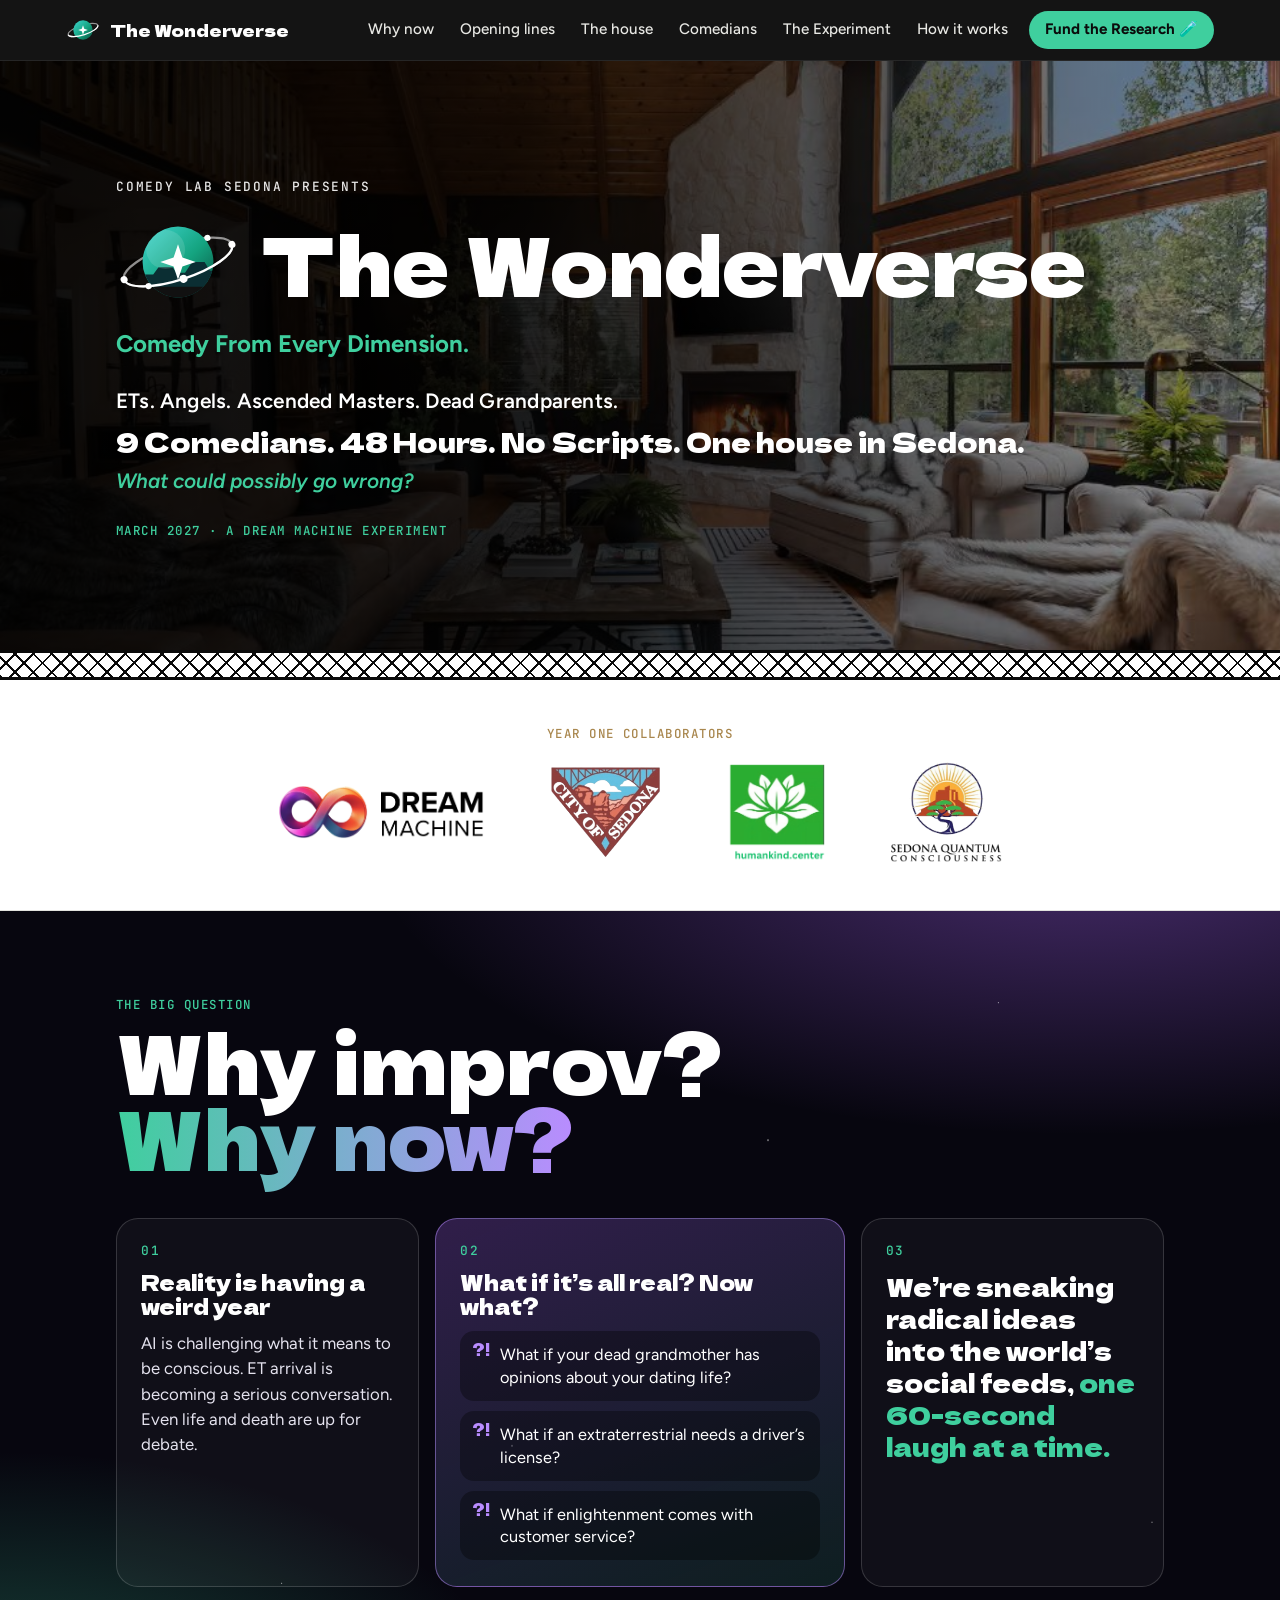
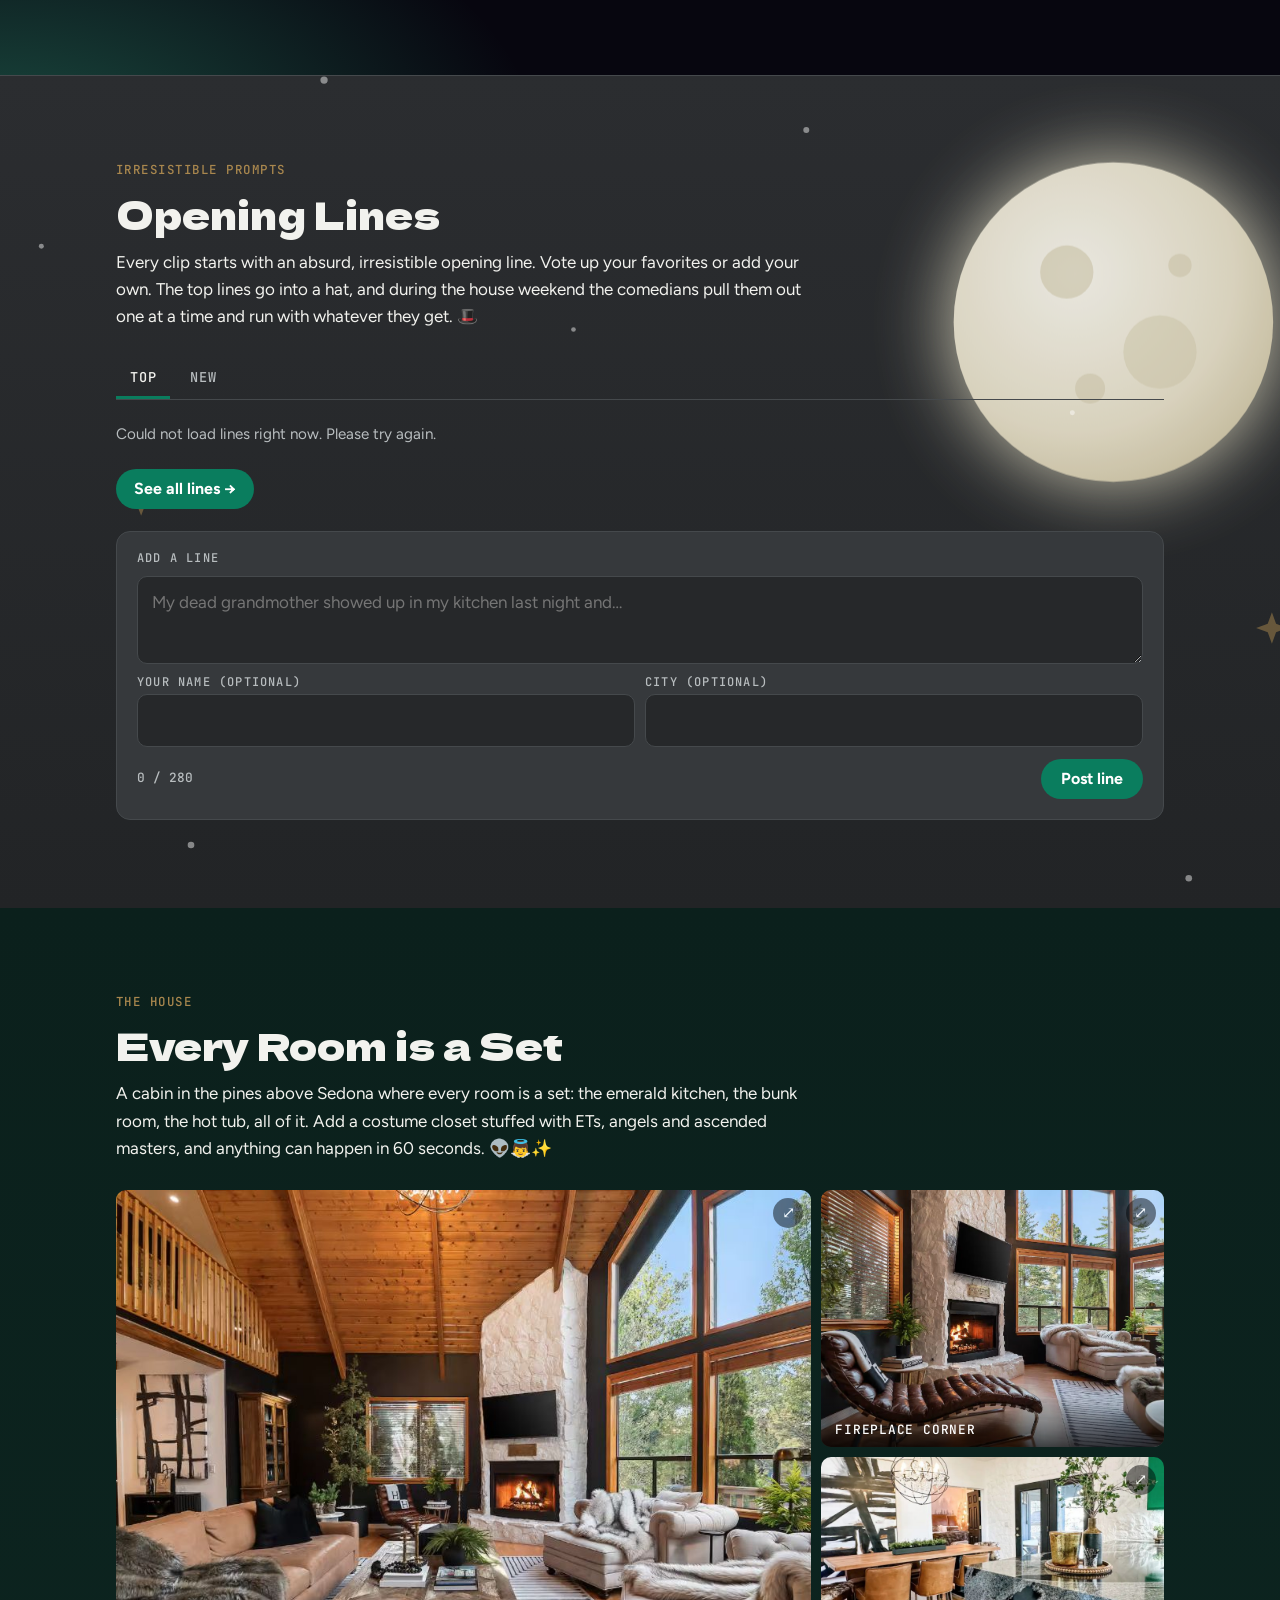
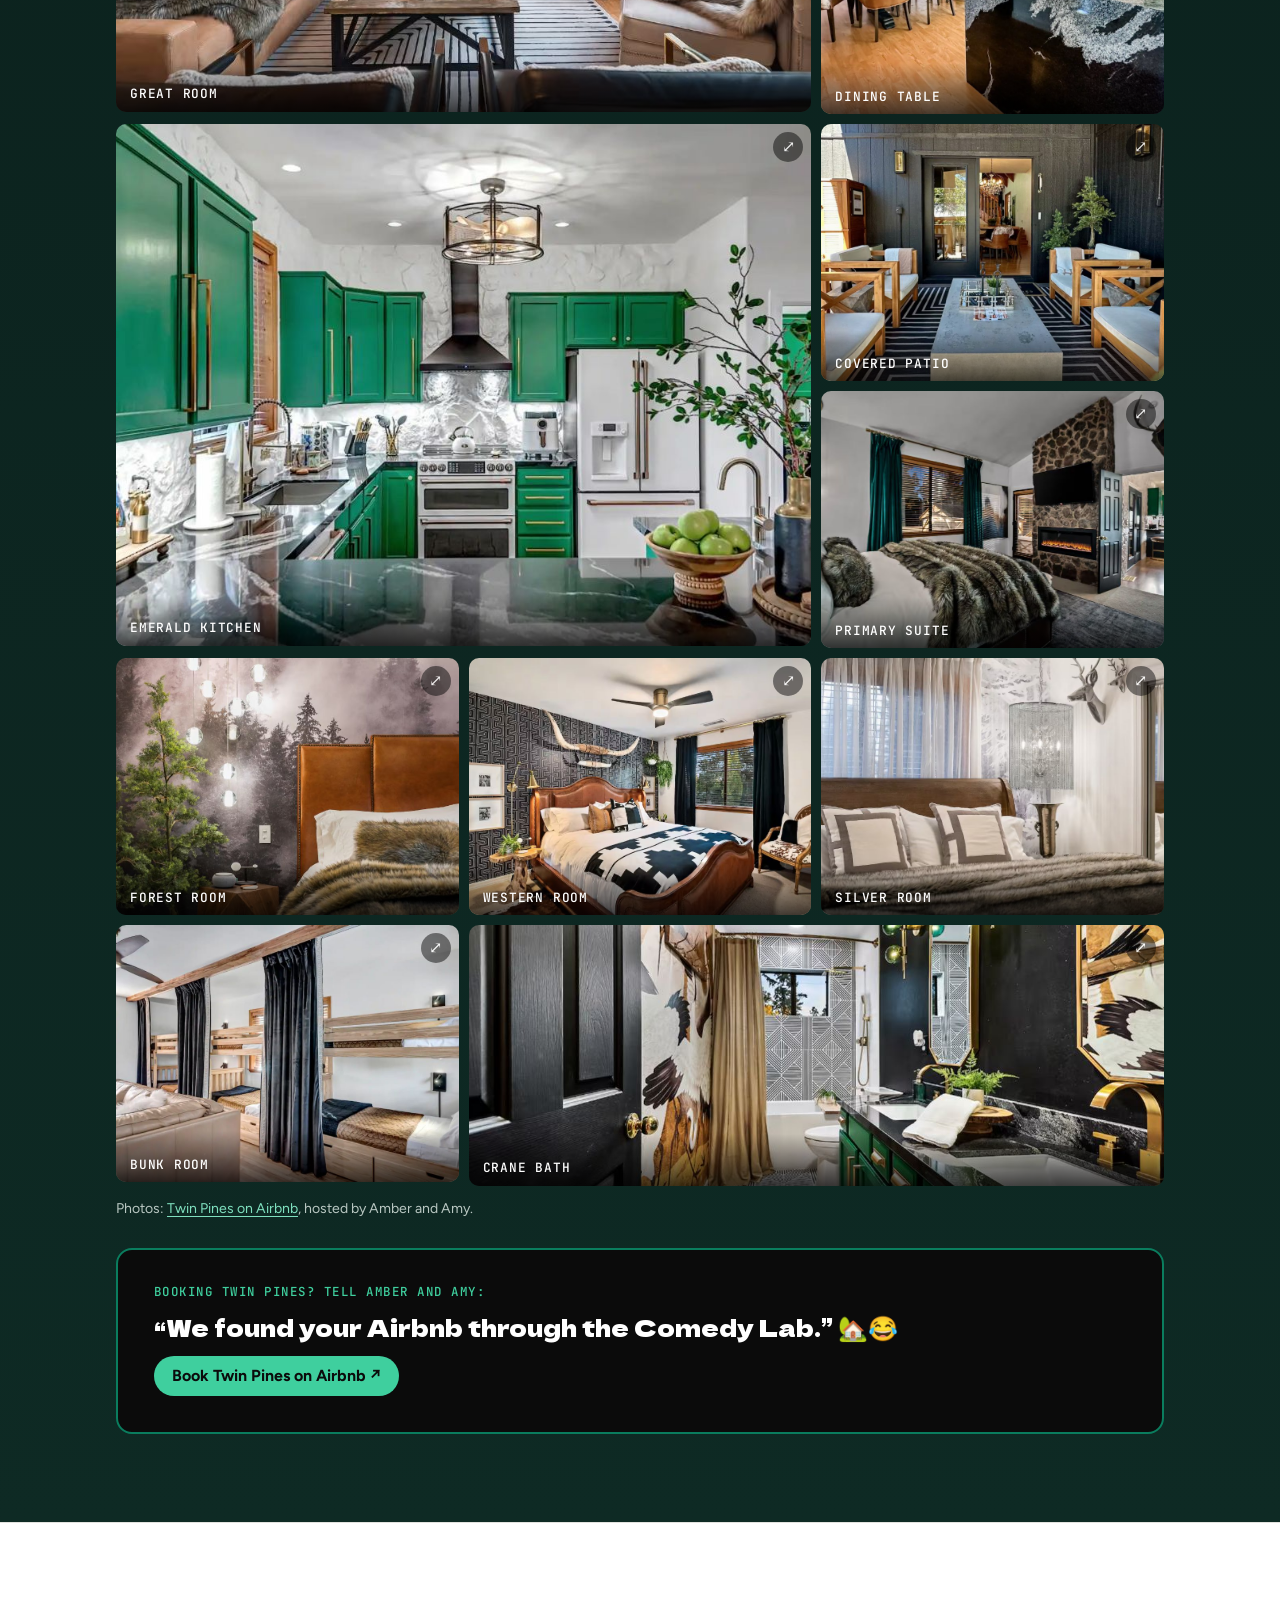
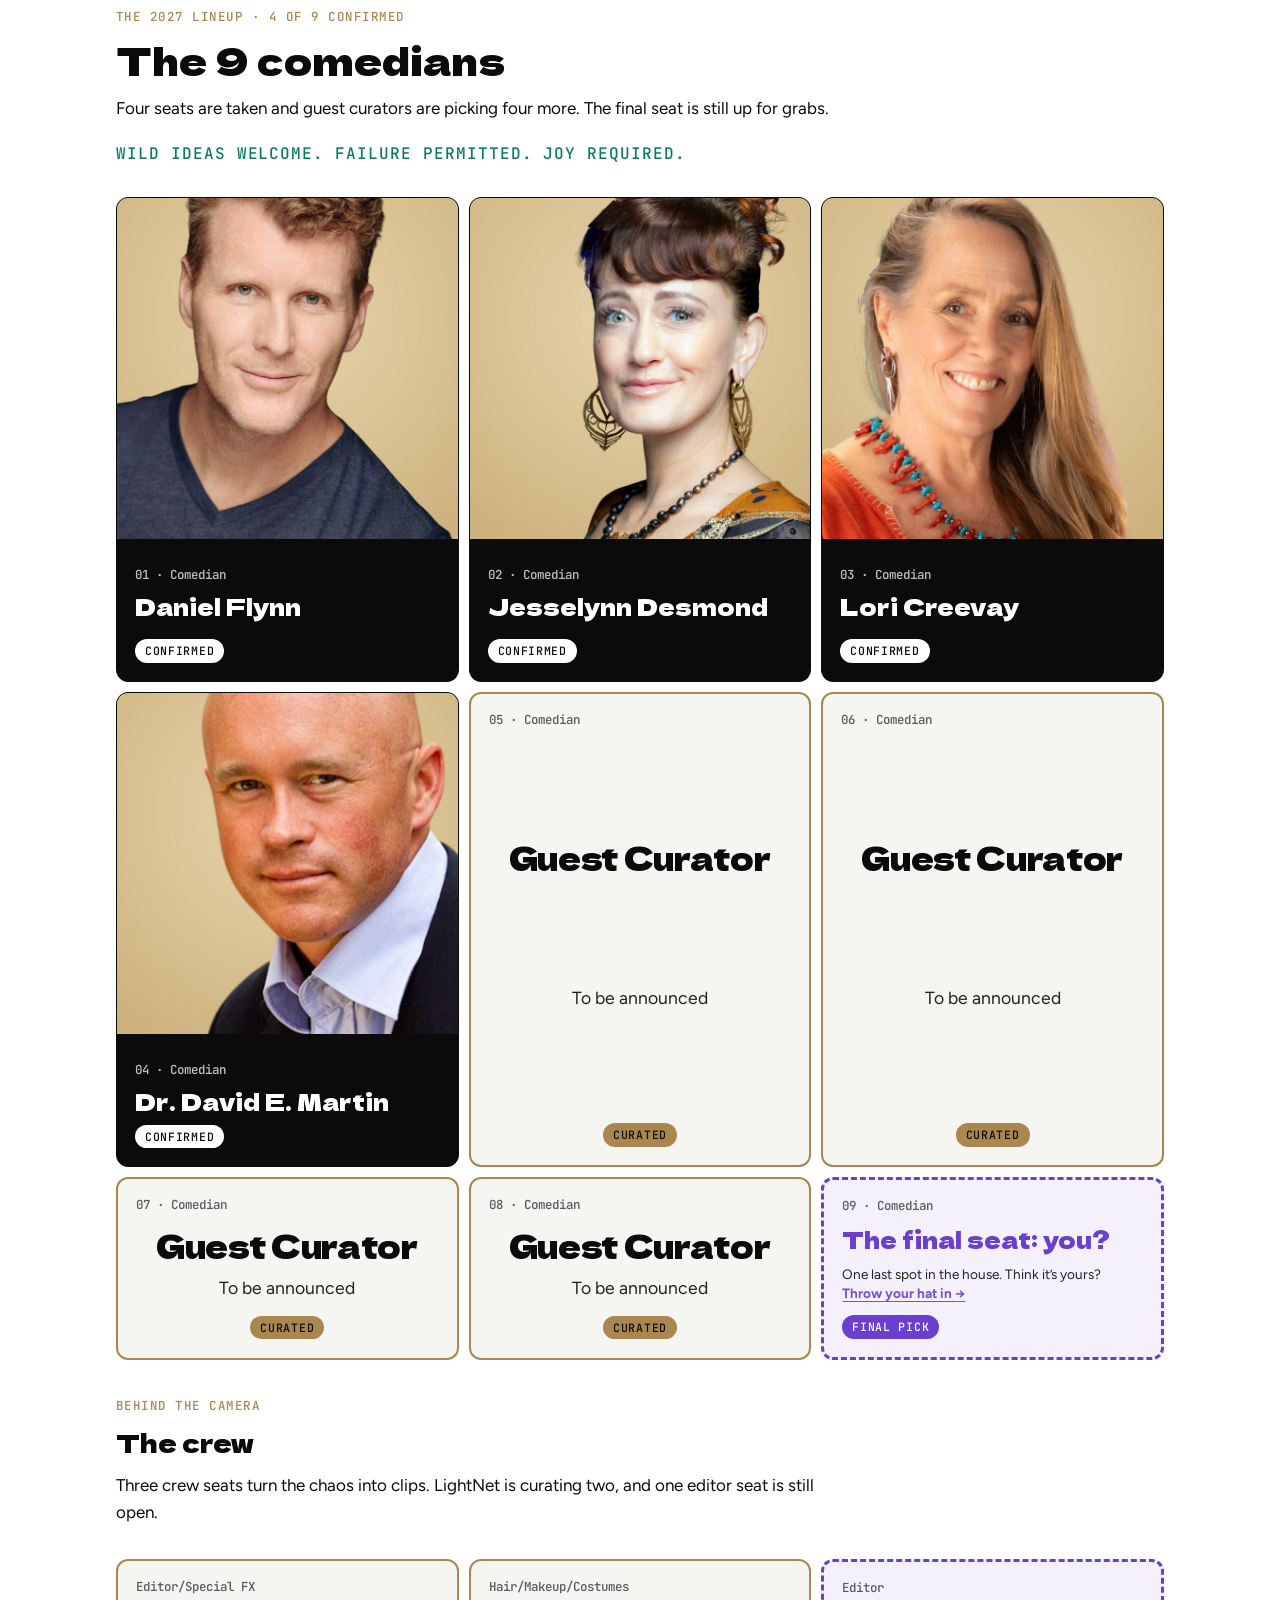
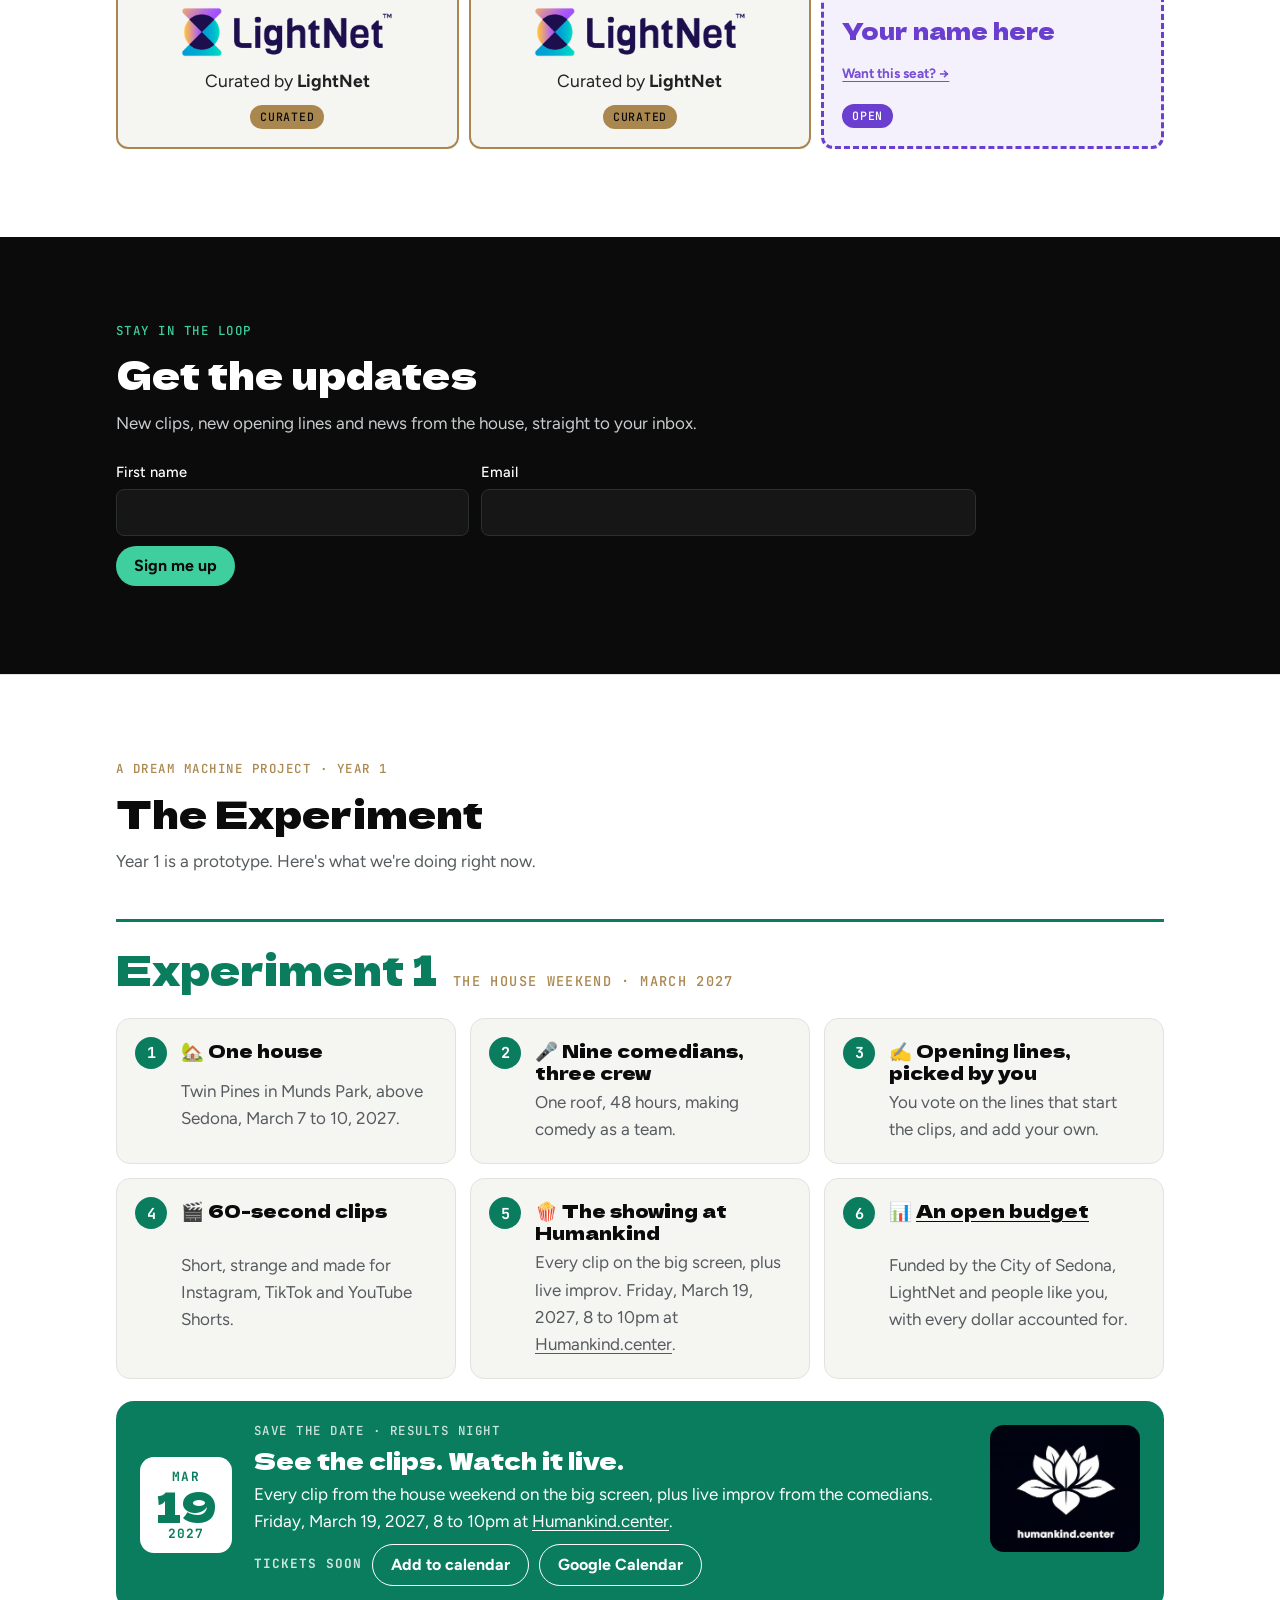
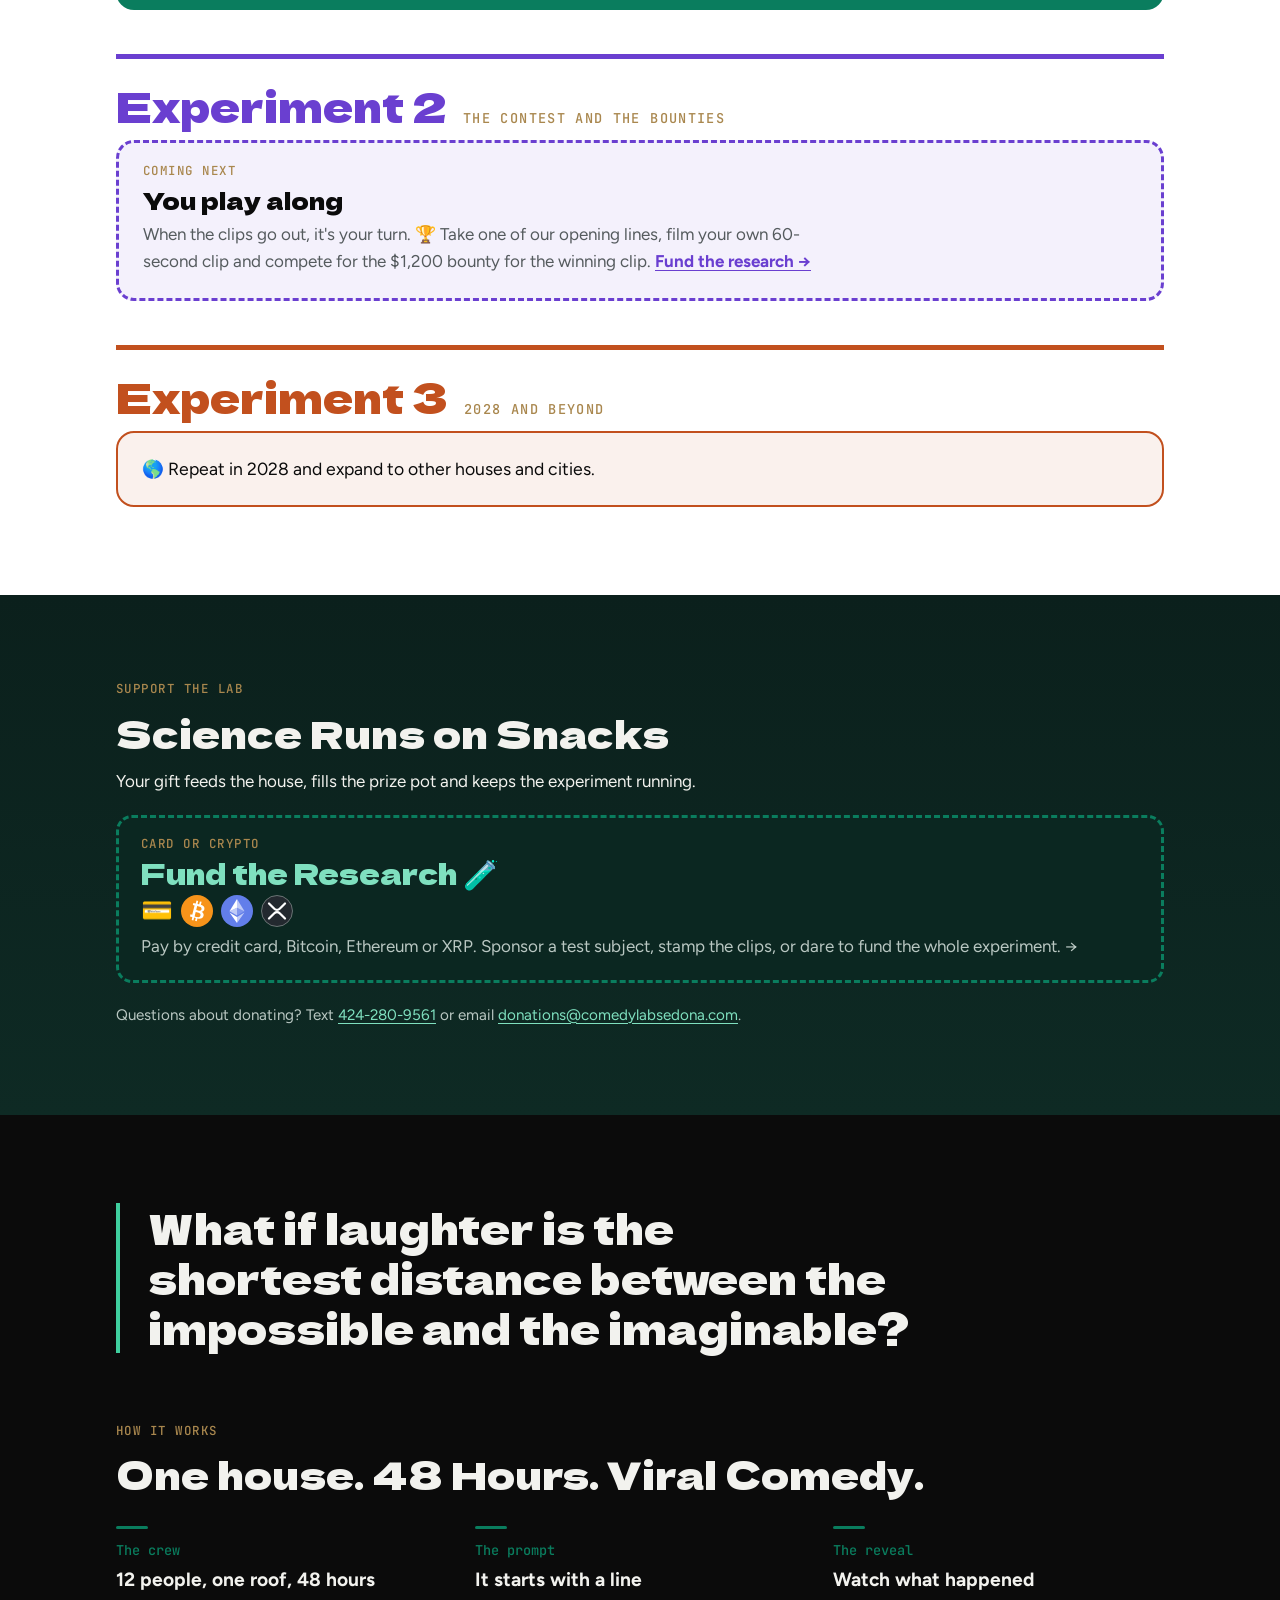
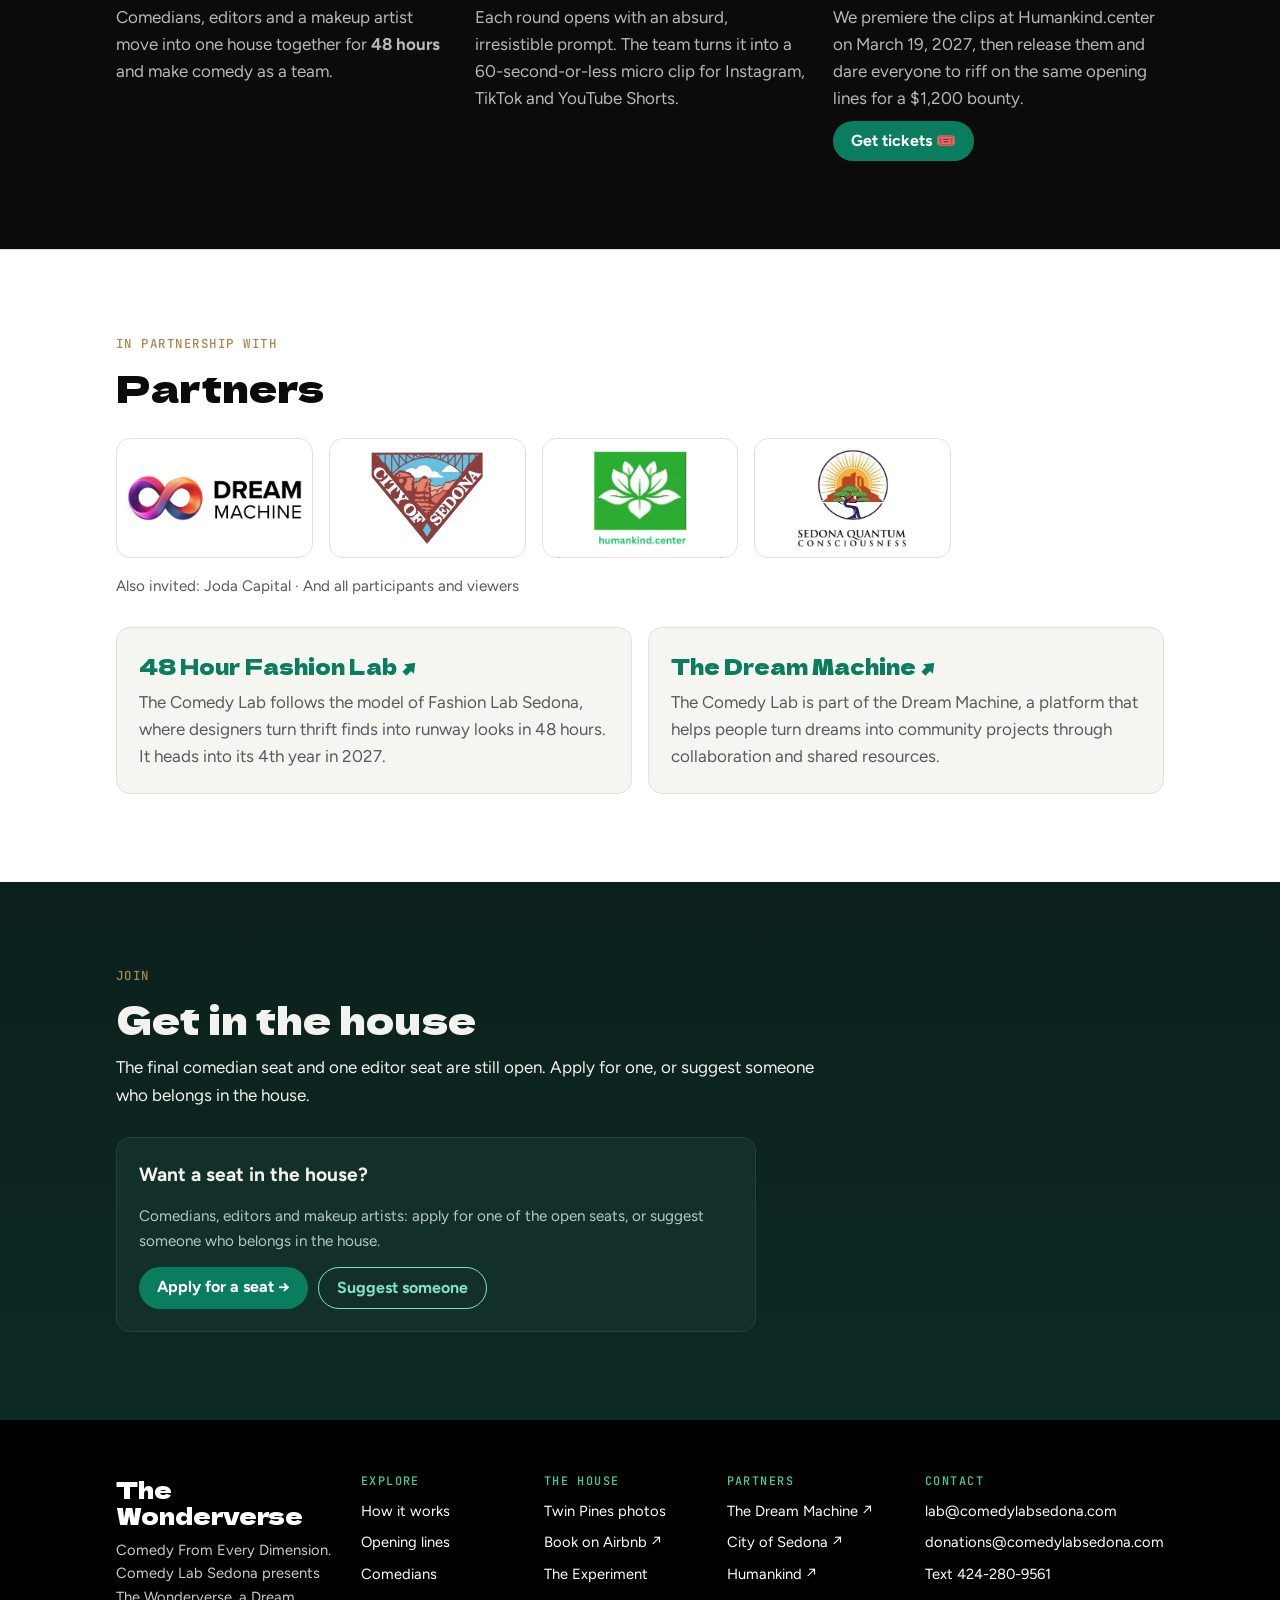
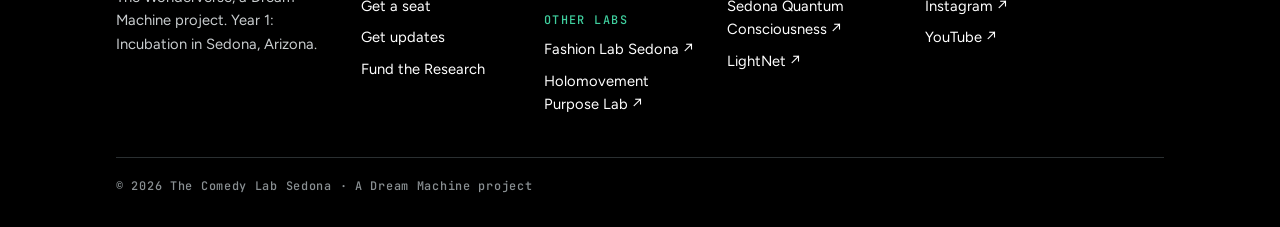
==== commit 2ba3b45f: "Why improv: Reality is having a weird year Co-Authored-By: Claude Opus 5.5 <noreply@anthropic.com> C" ====
--- a/site/index.html
+++ b/site/index.html
@@ -144,7 +144,7 @@
 .logo .title-row svg{width:clamp(64px,10vw,124px)}
 .hero .title-row h1{font-size:clamp(2rem,8.2vw,5rem);min-width:0}
 @media (min-width:700px){.hero .title-row h1{white-space:nowrap}}
-@media (max-width:699px){.title-row{flex-direction:column;align-items:flex-start;gap:8px}.logo .title-row svg{width:78px}.hero .title-row h1{font-size:clamp(2.2rem,11.4vw,3.6rem);line-height:1}}
+@media (max-width:699px){.title-row{flex-direction:column;align-items:flex-start;gap:0}.logo .title-row svg{width:84px;margin:-12px 0 -10px -6px}.hero .title-row h1{font-size:min(calc((100vw - 36px) / 10.5),3.6rem);line-height:1.05;white-space:nowrap}}
 .logo-words .tagline{font:700 clamp(1.15rem,2.4vw,1.5rem)/1.2 var(--body,"Figtree",sans-serif);color:#3FCF9E}
 .logo-words .by{font:500 .8rem/1 var(--mono);letter-spacing:.14em;text-transform:uppercase;color:#FFFFFF;opacity:.9}
 
@@ -506,7 +506,7 @@
 <section id="why" class="why" aria-labelledby="why-h"><div class="wrap">
   <div class="why-head"><div class="eyebrow">The big question</div><h2 id="why-h">Why improv?<br><span>Why now?</span></h2></div>
   <div class="why-grid">
-    <div class="why-card"><span class="why-n">01</span><h3>The impossible is on the table</h3><p>AI is challenging what it means to be conscious. ET arrival is becoming a serious conversation. Even life and death are up for debate.</p></div>
+    <div class="why-card"><span class="why-n">01</span><h3>Reality is having a weird year</h3><p>AI is challenging what it means to be conscious. ET arrival is becoming a serious conversation. Even life and death are up for debate.</p></div>
     <div class="why-card why-big"><span class="why-n">02</span><h3>What if it’s all real? Now what?</h3>
       <ul class="why-ifs"><li>What if your dead grandmother has opinions about your dating life?</li><li>What if an extraterrestrial needs a driver’s license?</li><li>What if enlightenment comes with customer service?</li></ul></div>
     <div class="why-card why-punch"><span class="why-n">03</span><p>We’re sneaking radical ideas into the world’s social feeds, <strong>one 60-second laugh at a time.</strong></p></div>
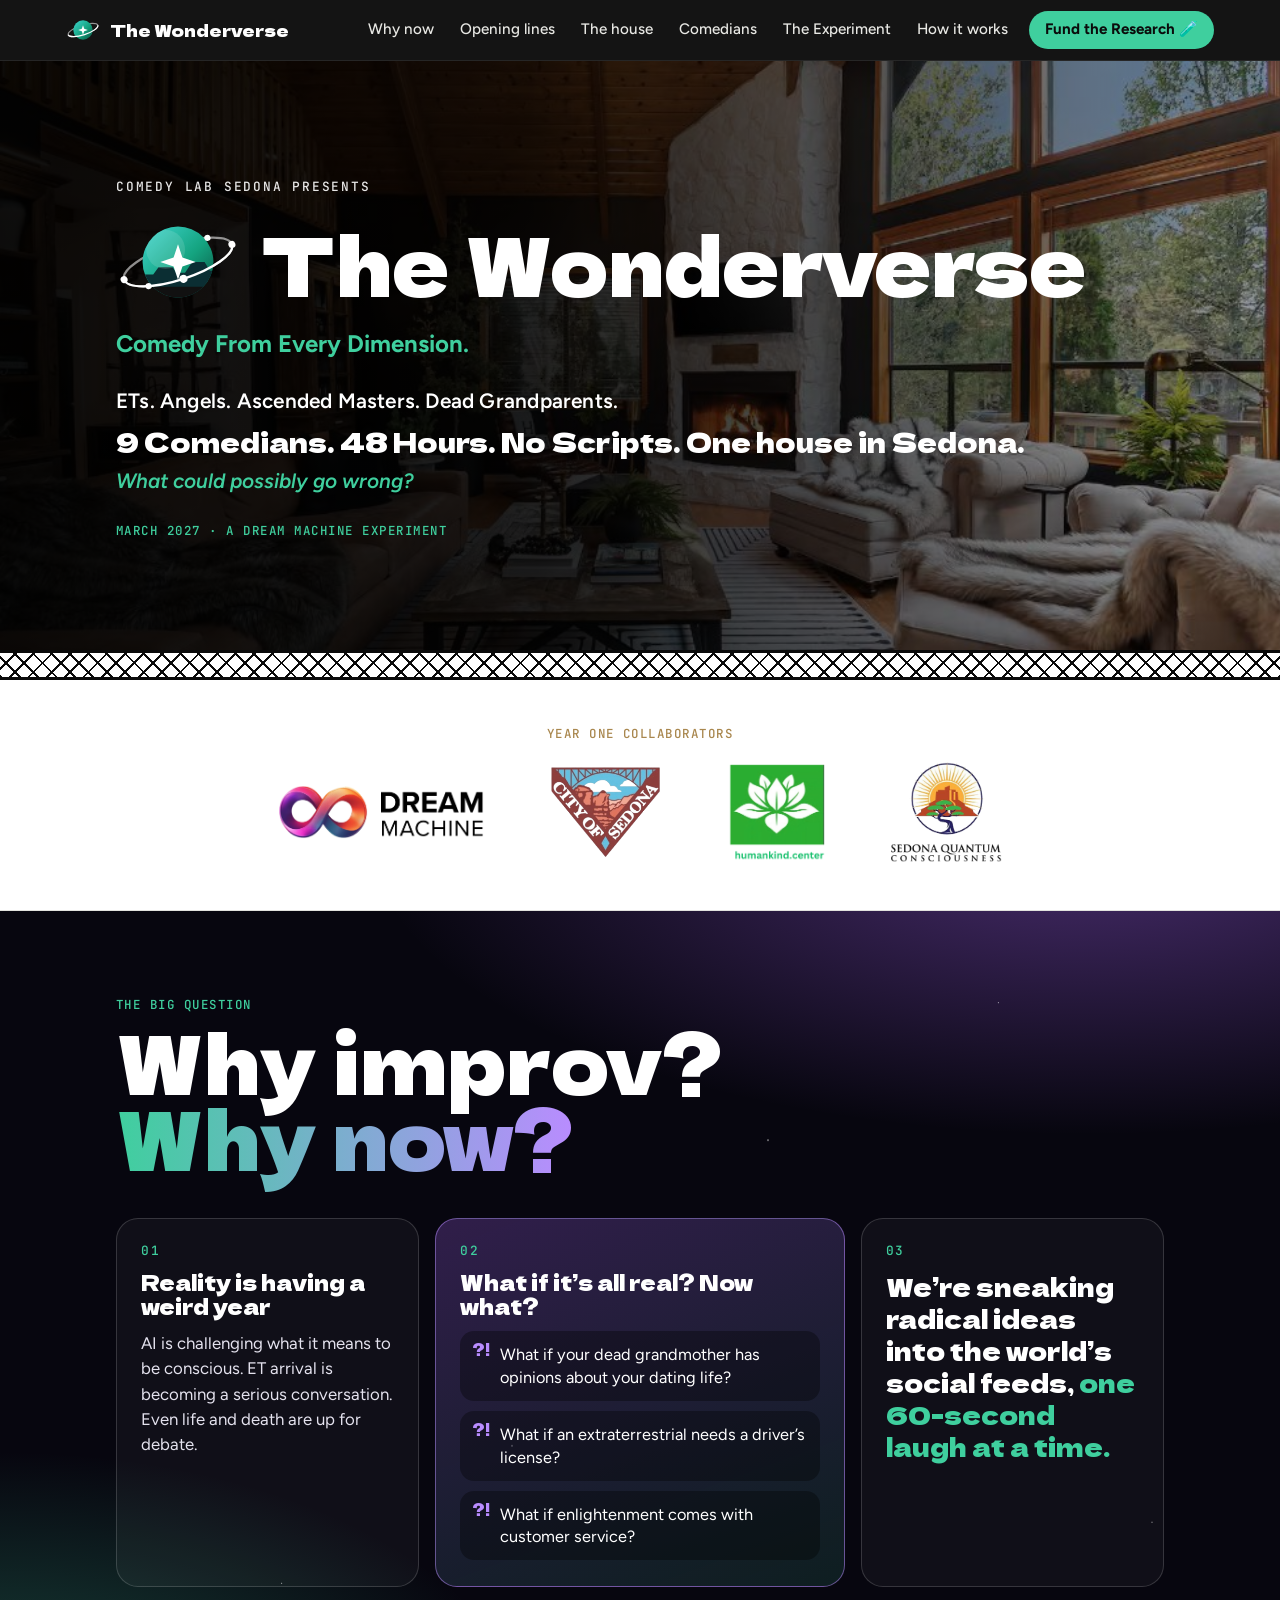
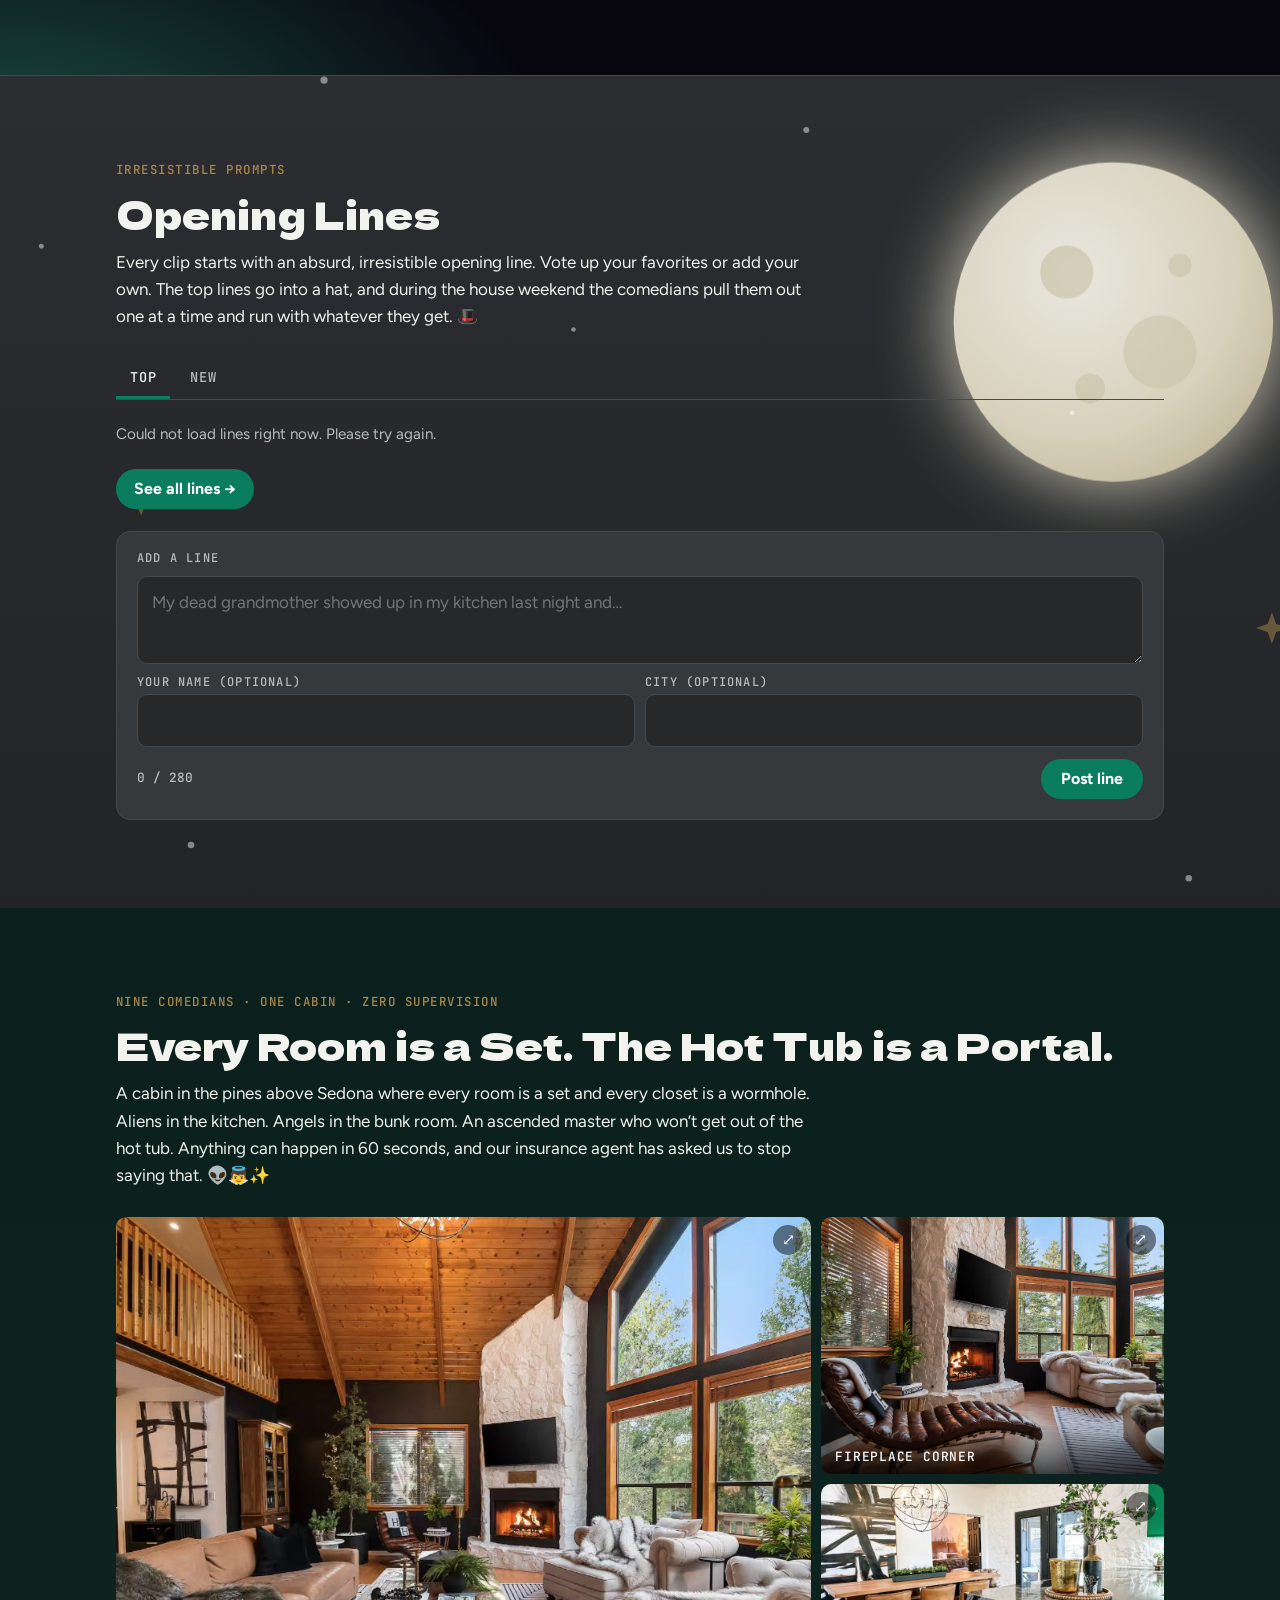
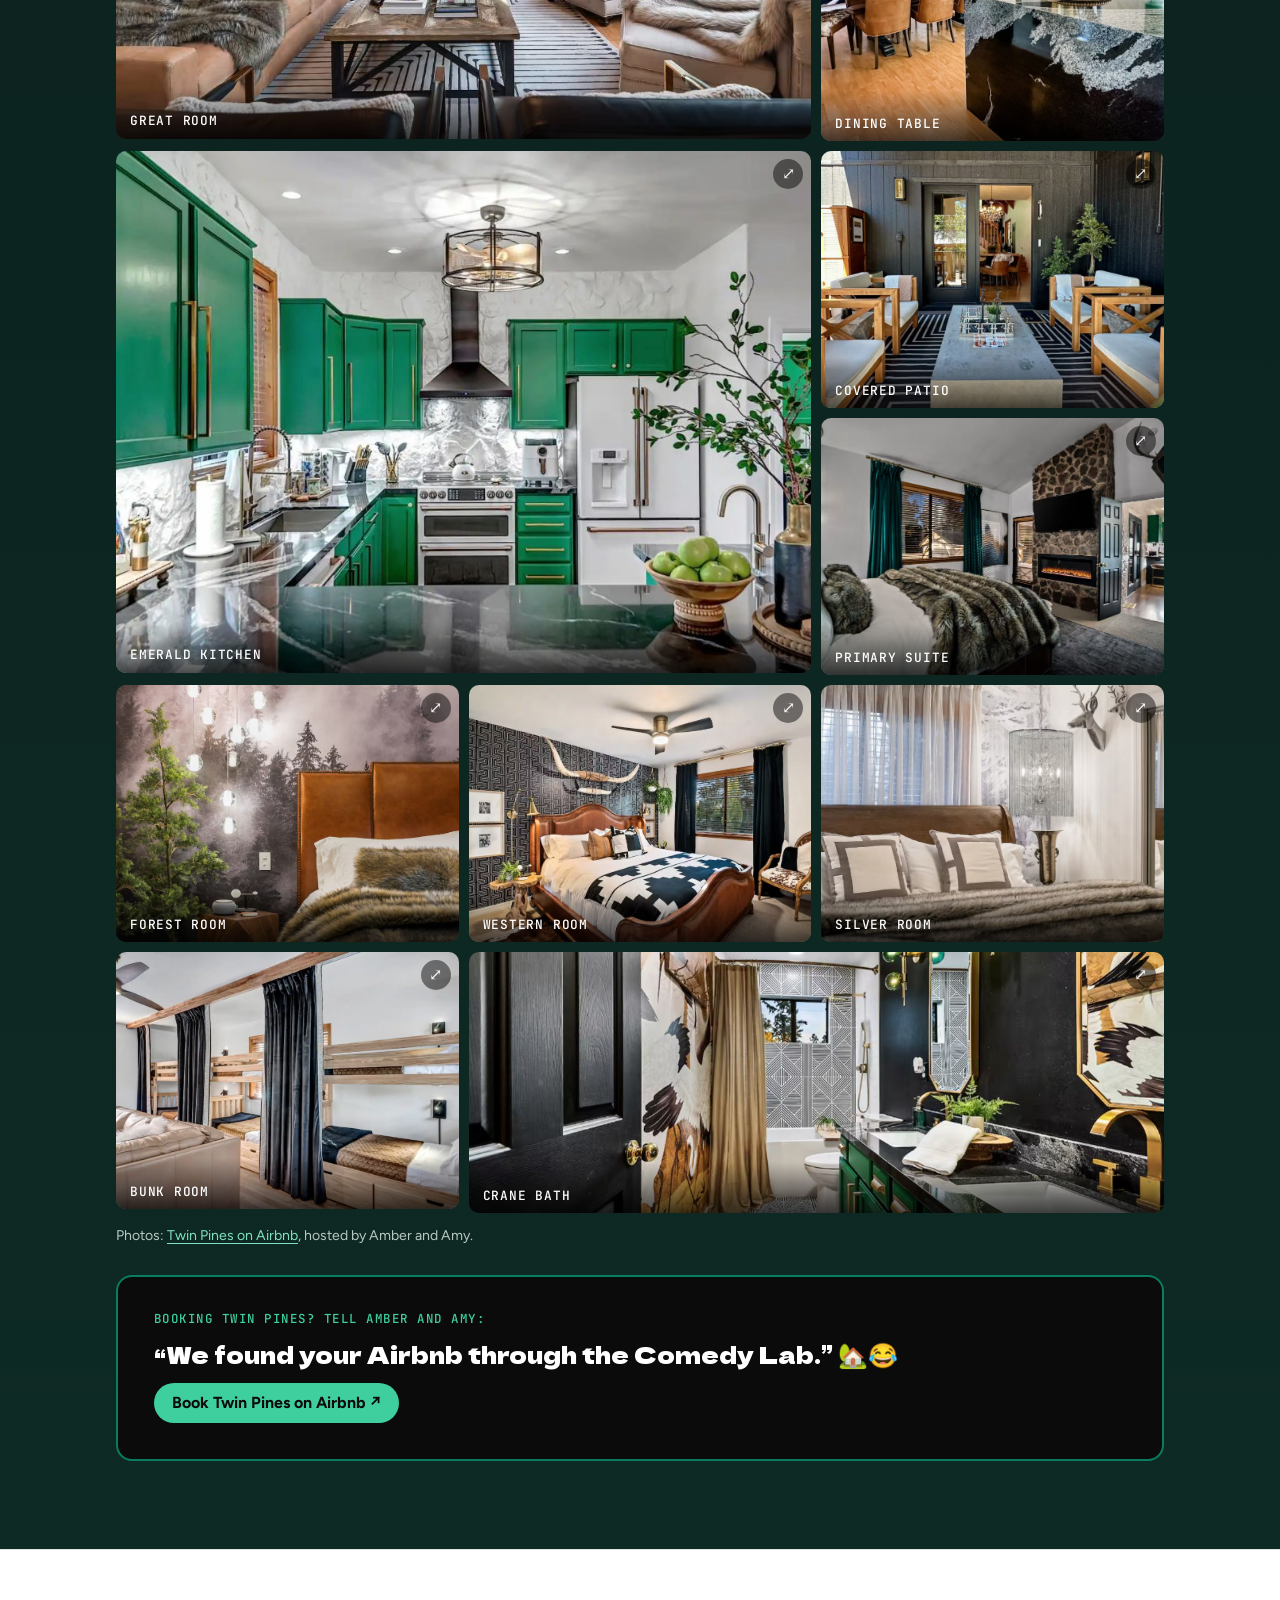
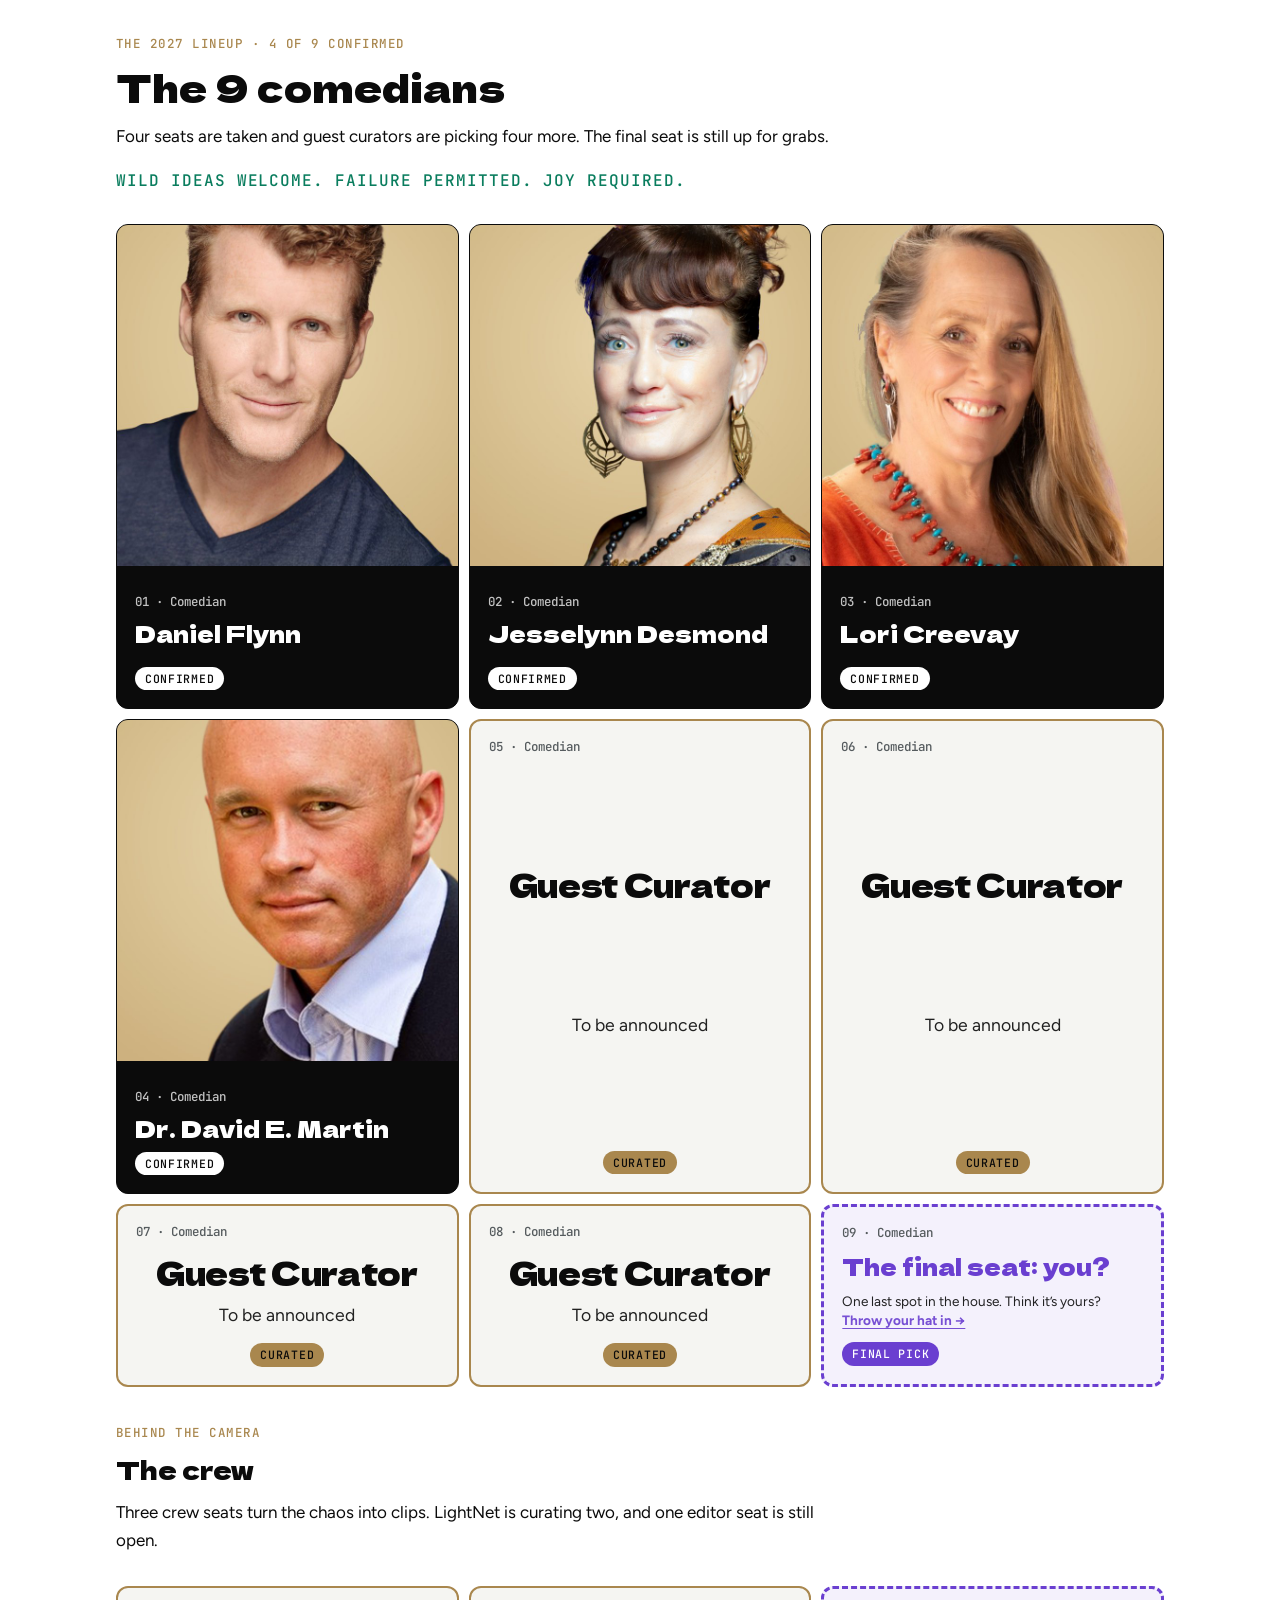
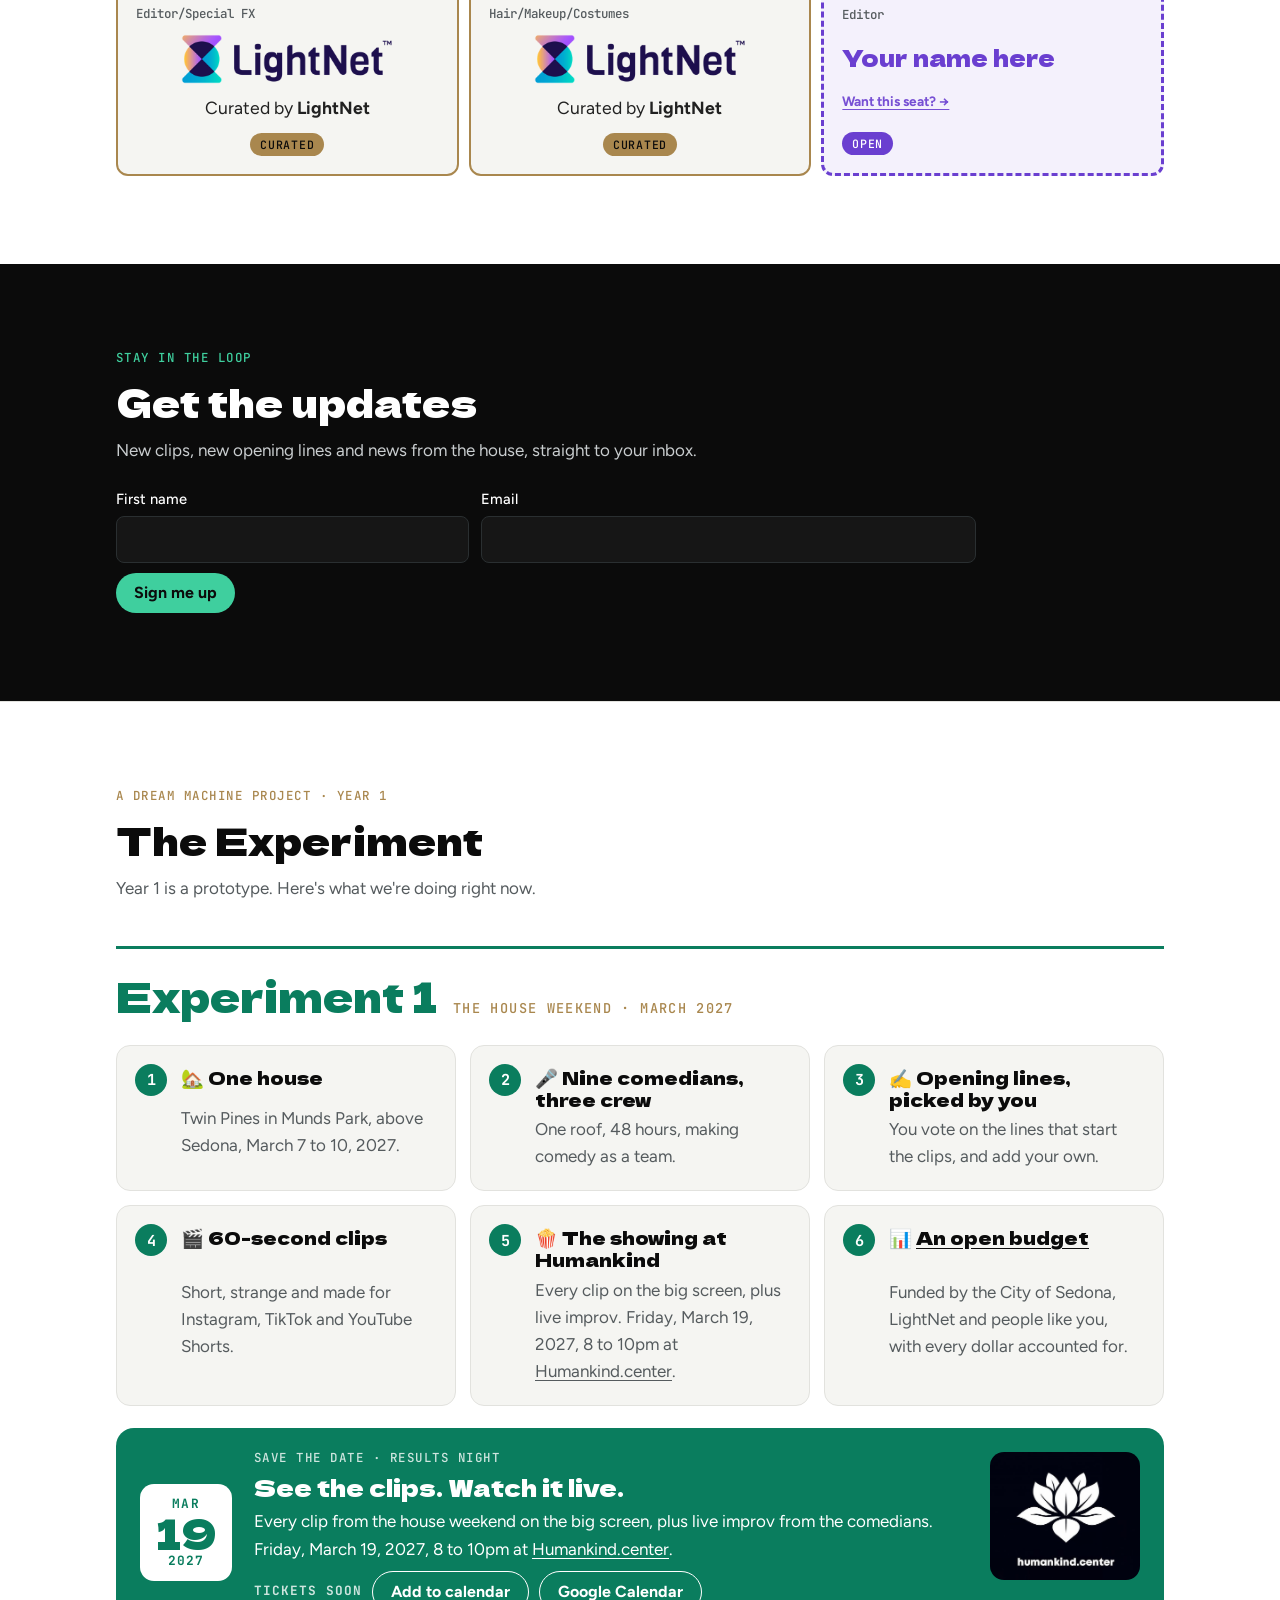
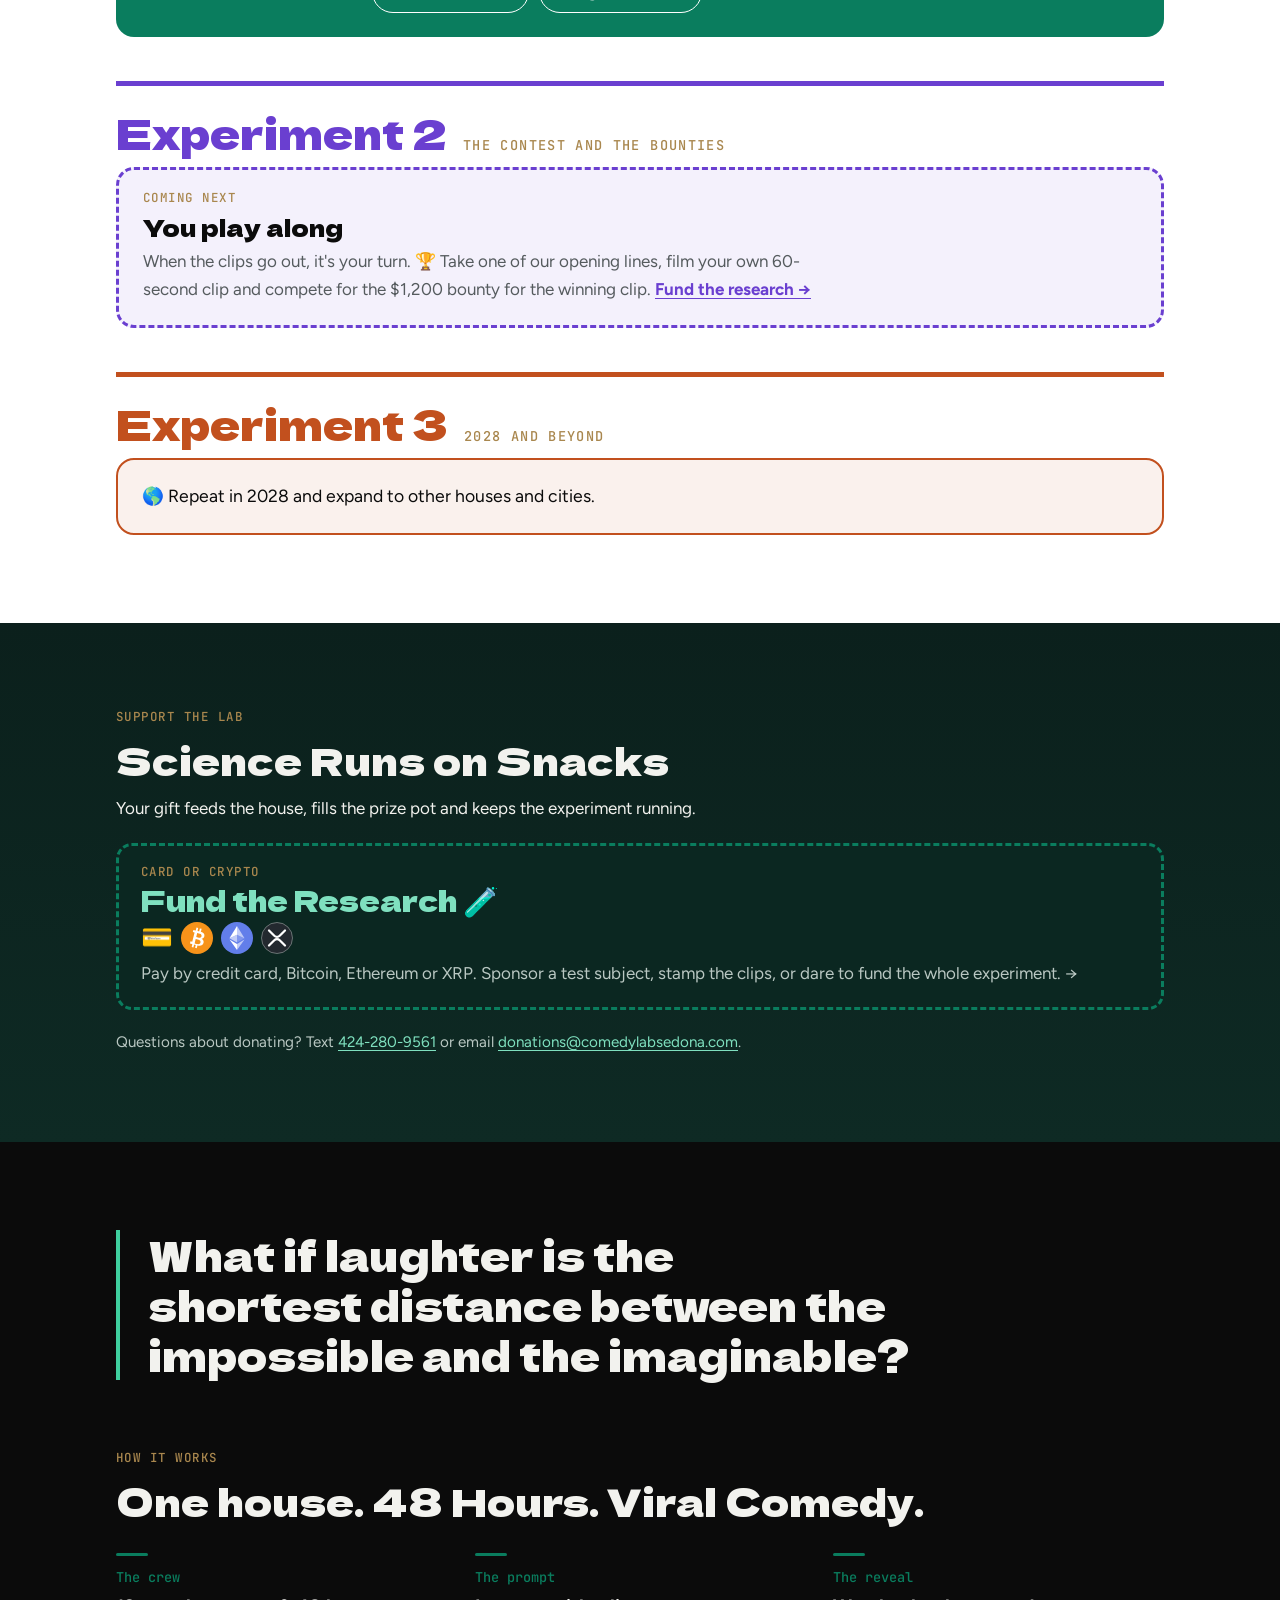
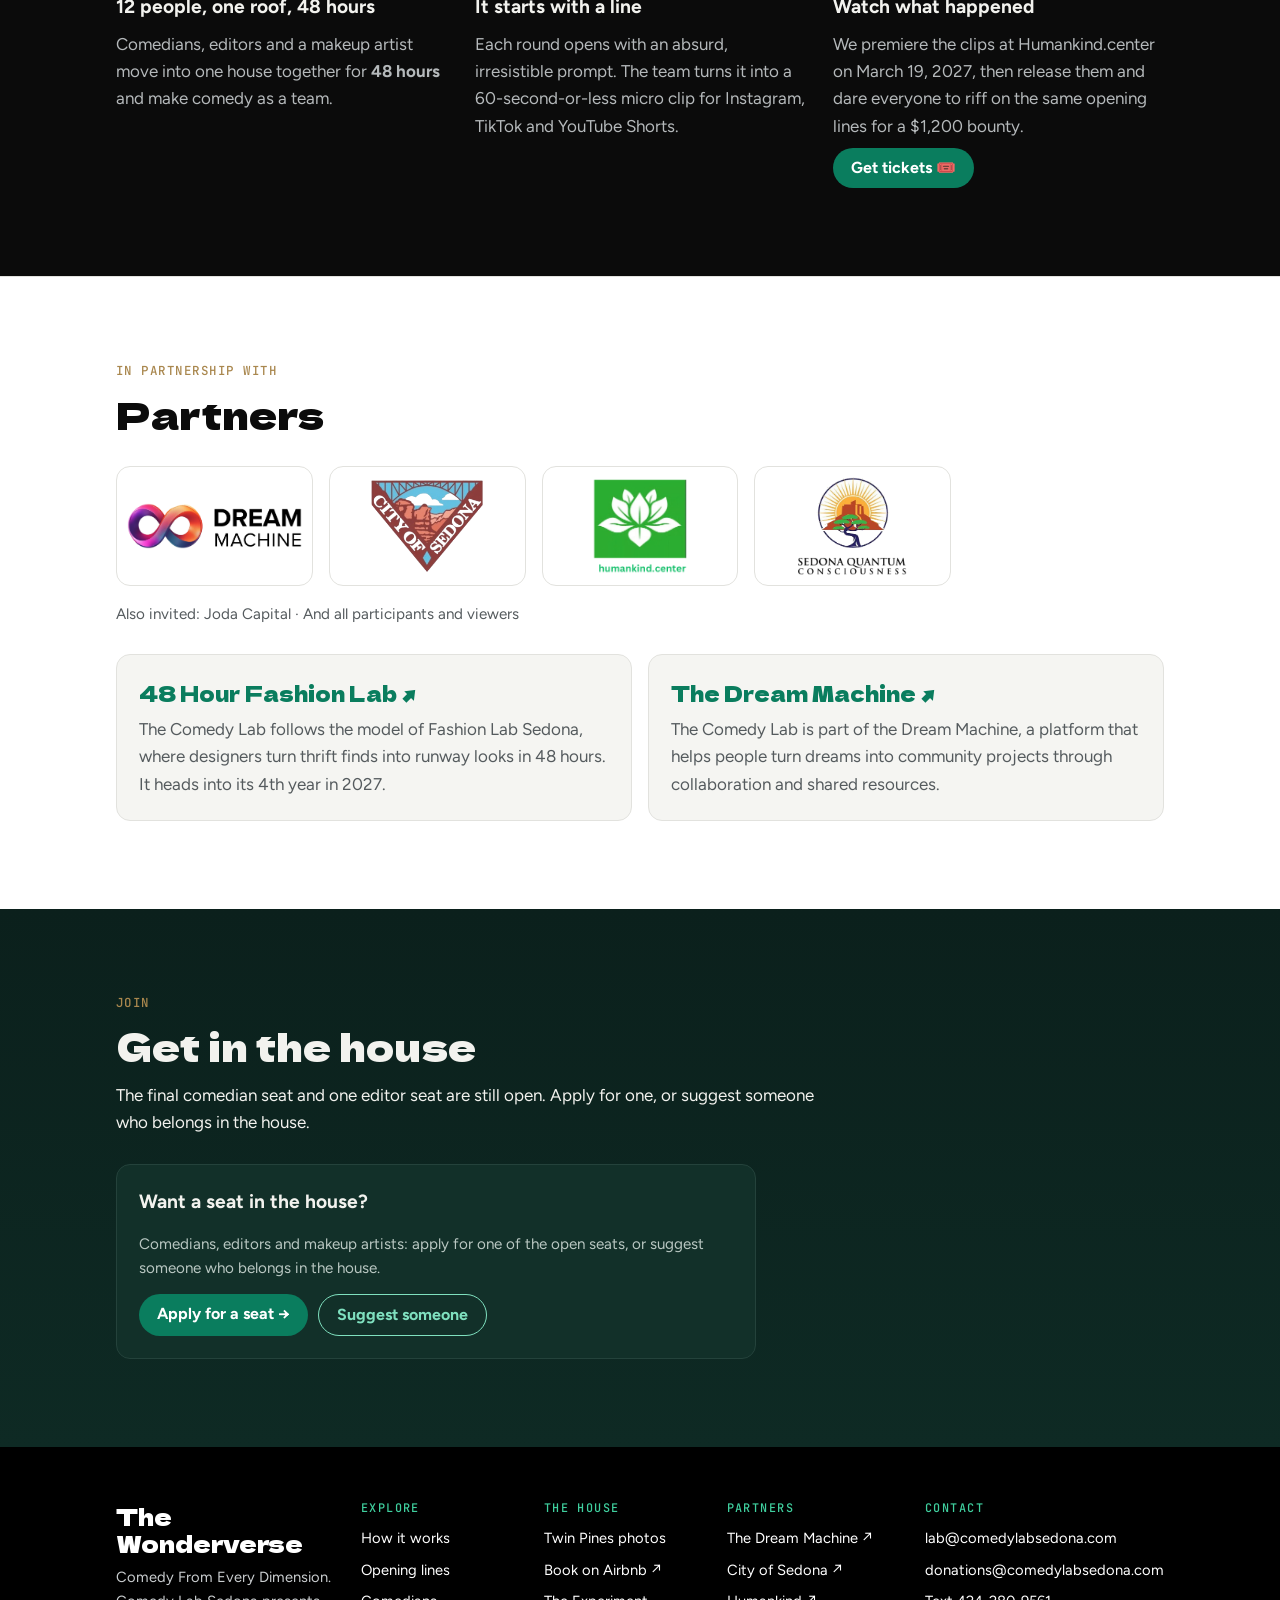
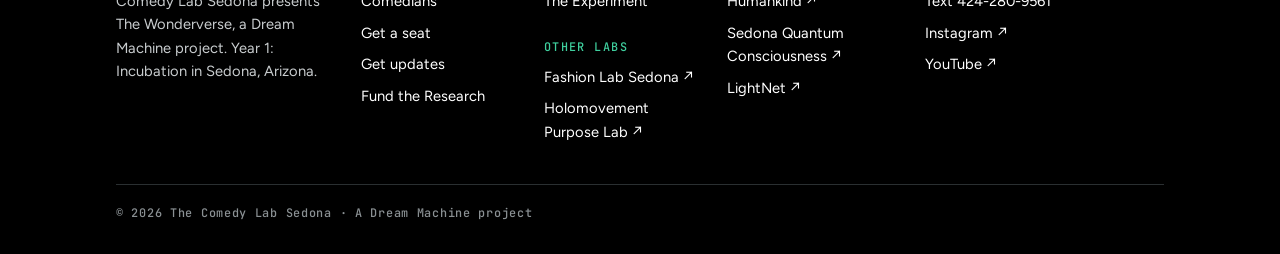
==== commit 96ec2421: "House section: Hot Tub is a Portal copy Co-Authored-By: Claude Opus 5.5 <noreply@anthropic.com> Clau" ====
--- a/site/index.html
+++ b/site/index.html
@@ -542,9 +542,9 @@
 
 <section id="house" class="dark-green"><div class="wrap">
   <div class="stack">
-    <div class="eyebrow">The house</div>
-    <h2>Every Room is a Set</h2>
-    <p>A cabin in the pines above Sedona where every room is a set: the emerald kitchen, the bunk room, the hot tub, all of it. Add a costume closet stuffed with ETs, angels and ascended masters, and anything can happen in 60 seconds. 👽👼✨</p>
+    <div class="eyebrow">Nine comedians · One cabin · Zero supervision</div>
+    <h2>Every Room is a Set. The Hot Tub is a Portal.</h2>
+    <p>A cabin in the pines above Sedona where every room is a set and every closet is a wormhole. Aliens in the kitchen. Angels in the bunk room. An ascended master who won’t get out of the hot tub. Anything can happen in 60 seconds, and our insurance agent has asked us to stop saying that. 👽👼✨</p>
   </div>
   <div class="photos">
     <button type="button" class="ph wide" data-i="0"><img src="assets/img/house/great-room.jpg" alt="Great room at Twin Pines" width="977" height="650" loading="lazy"><span>Great room</span></button>
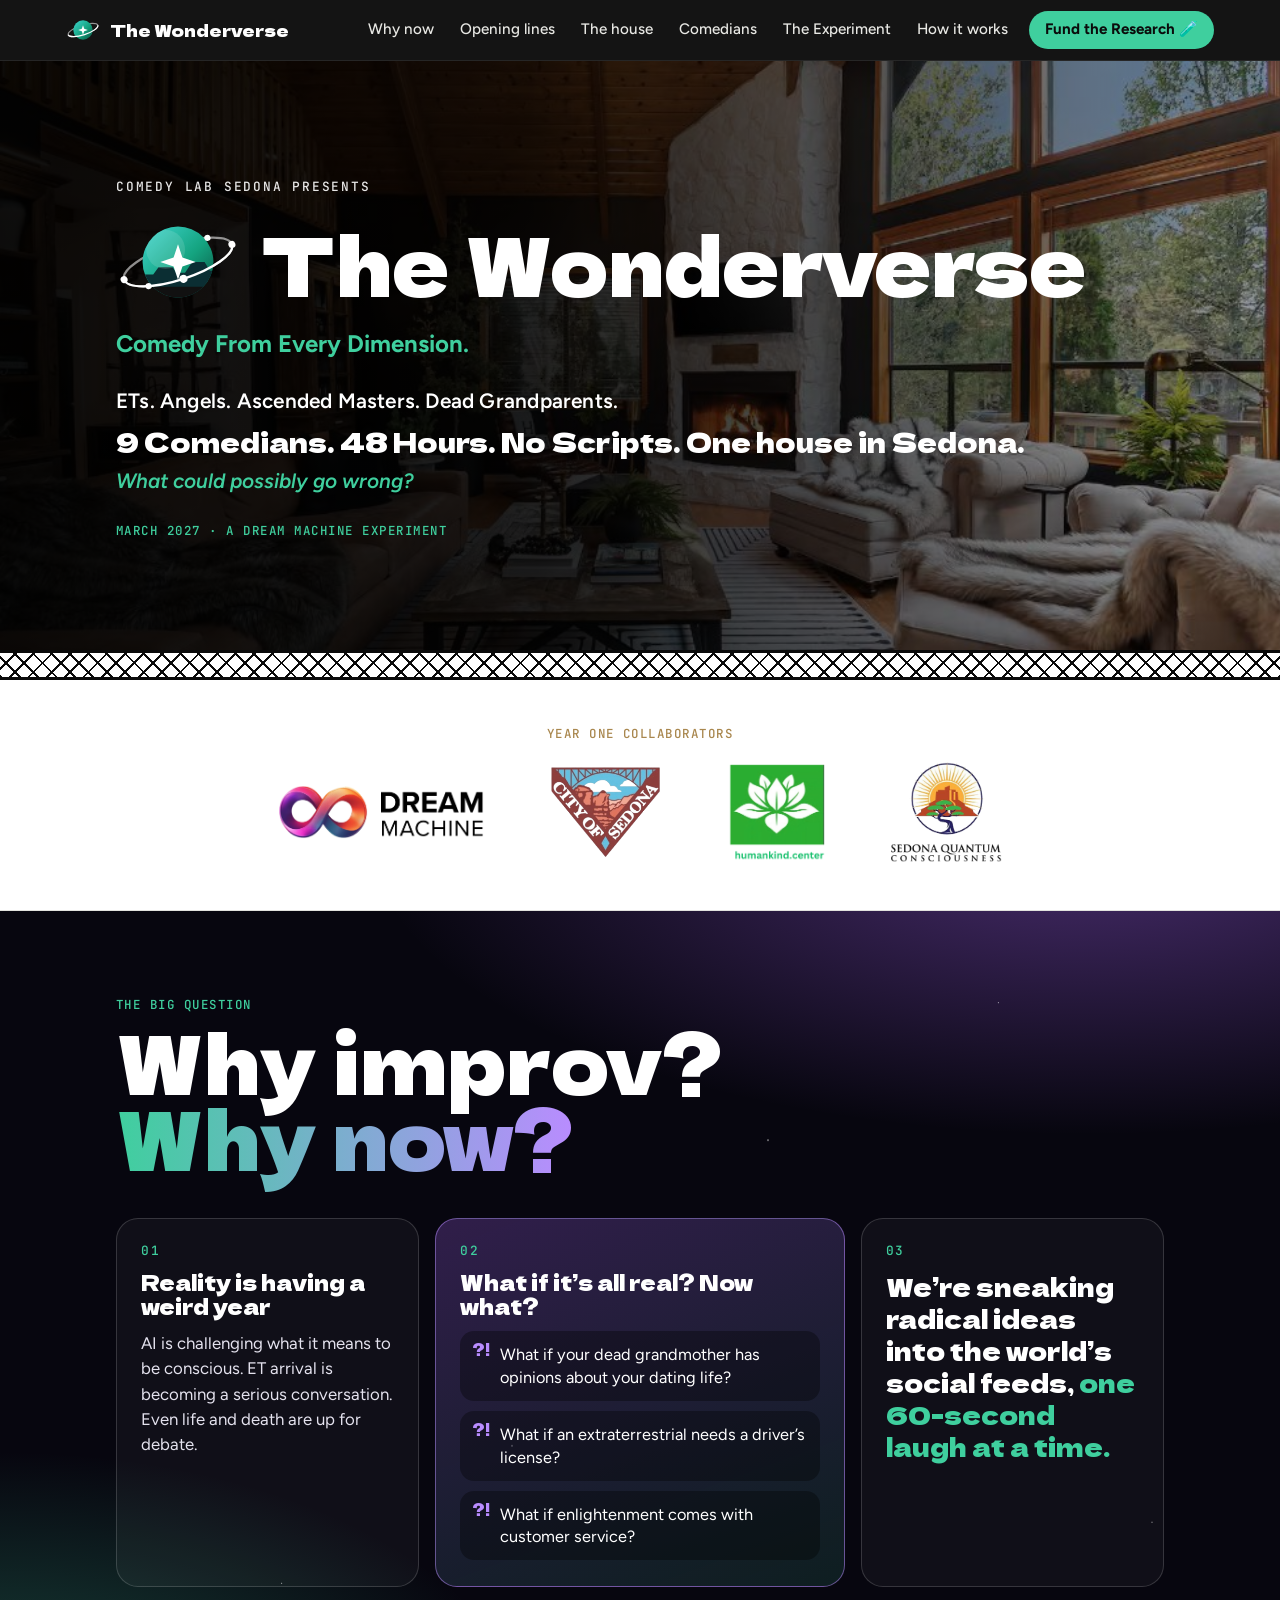
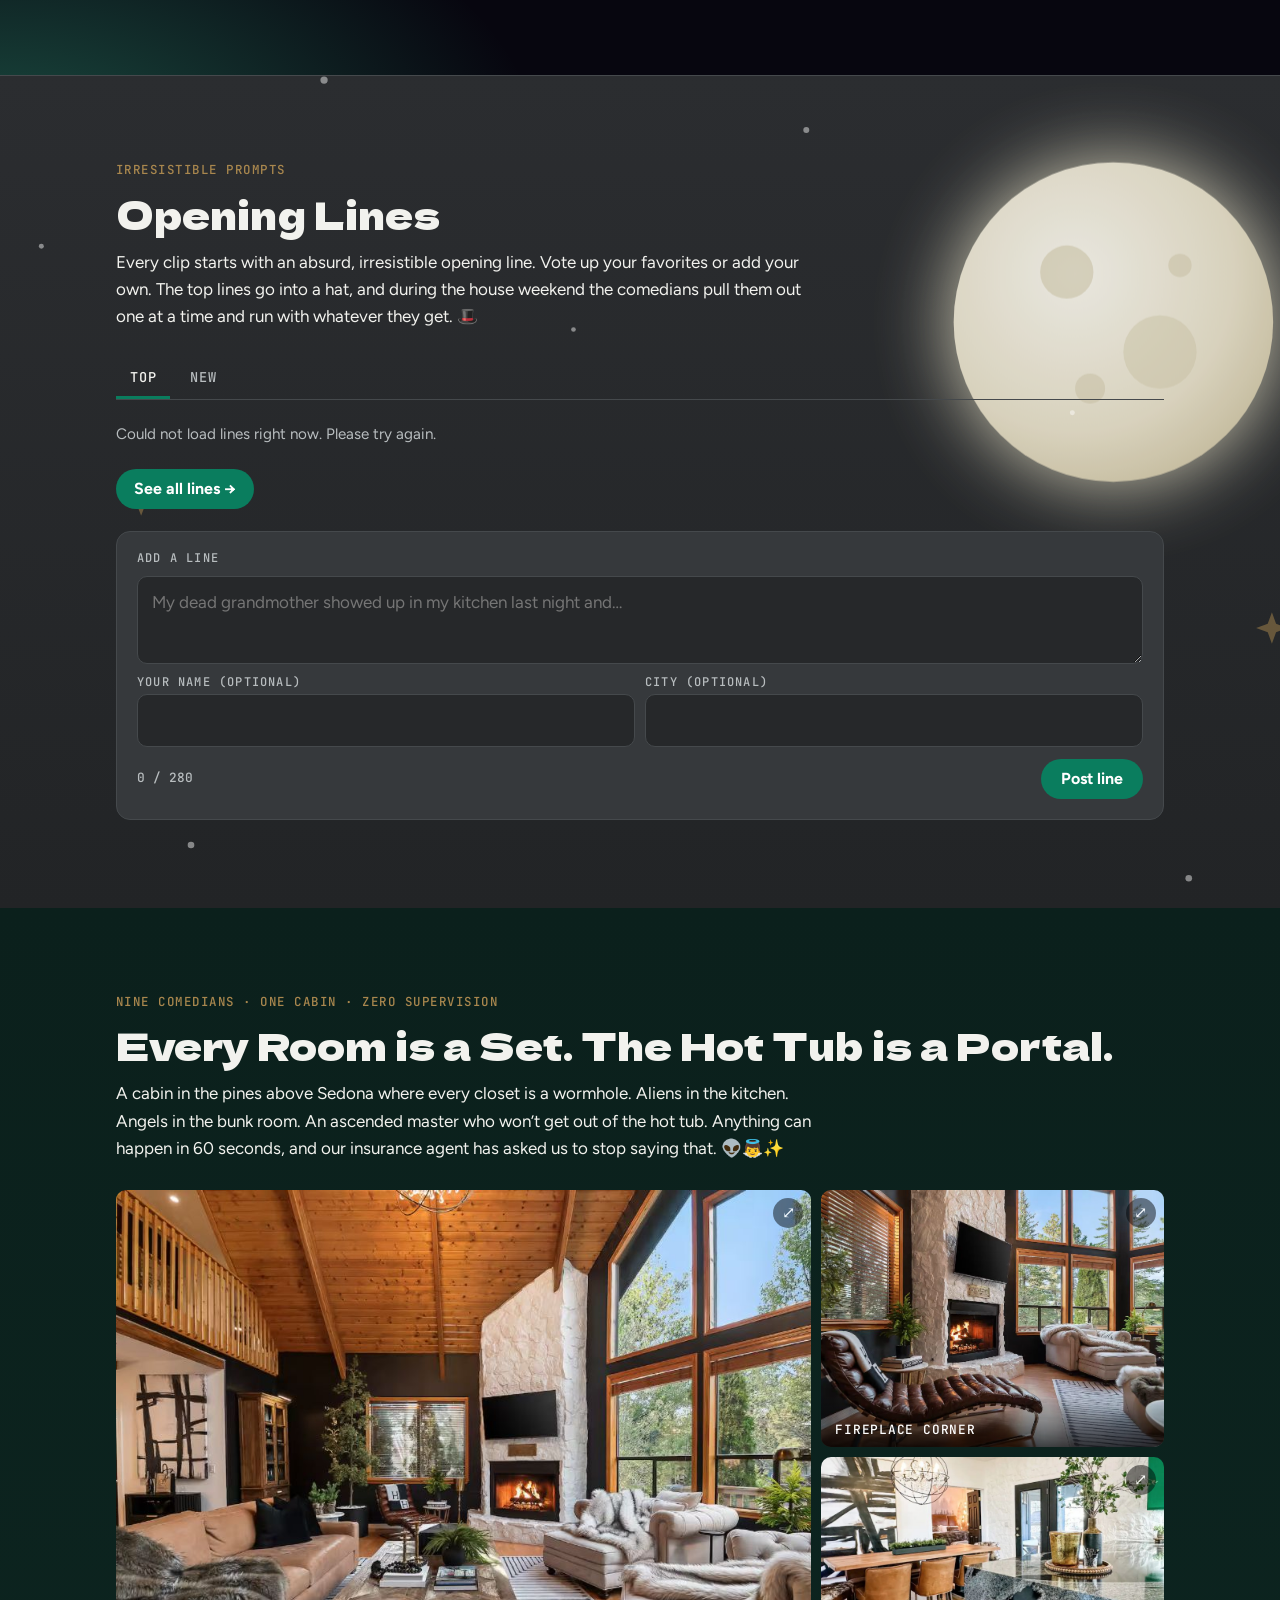
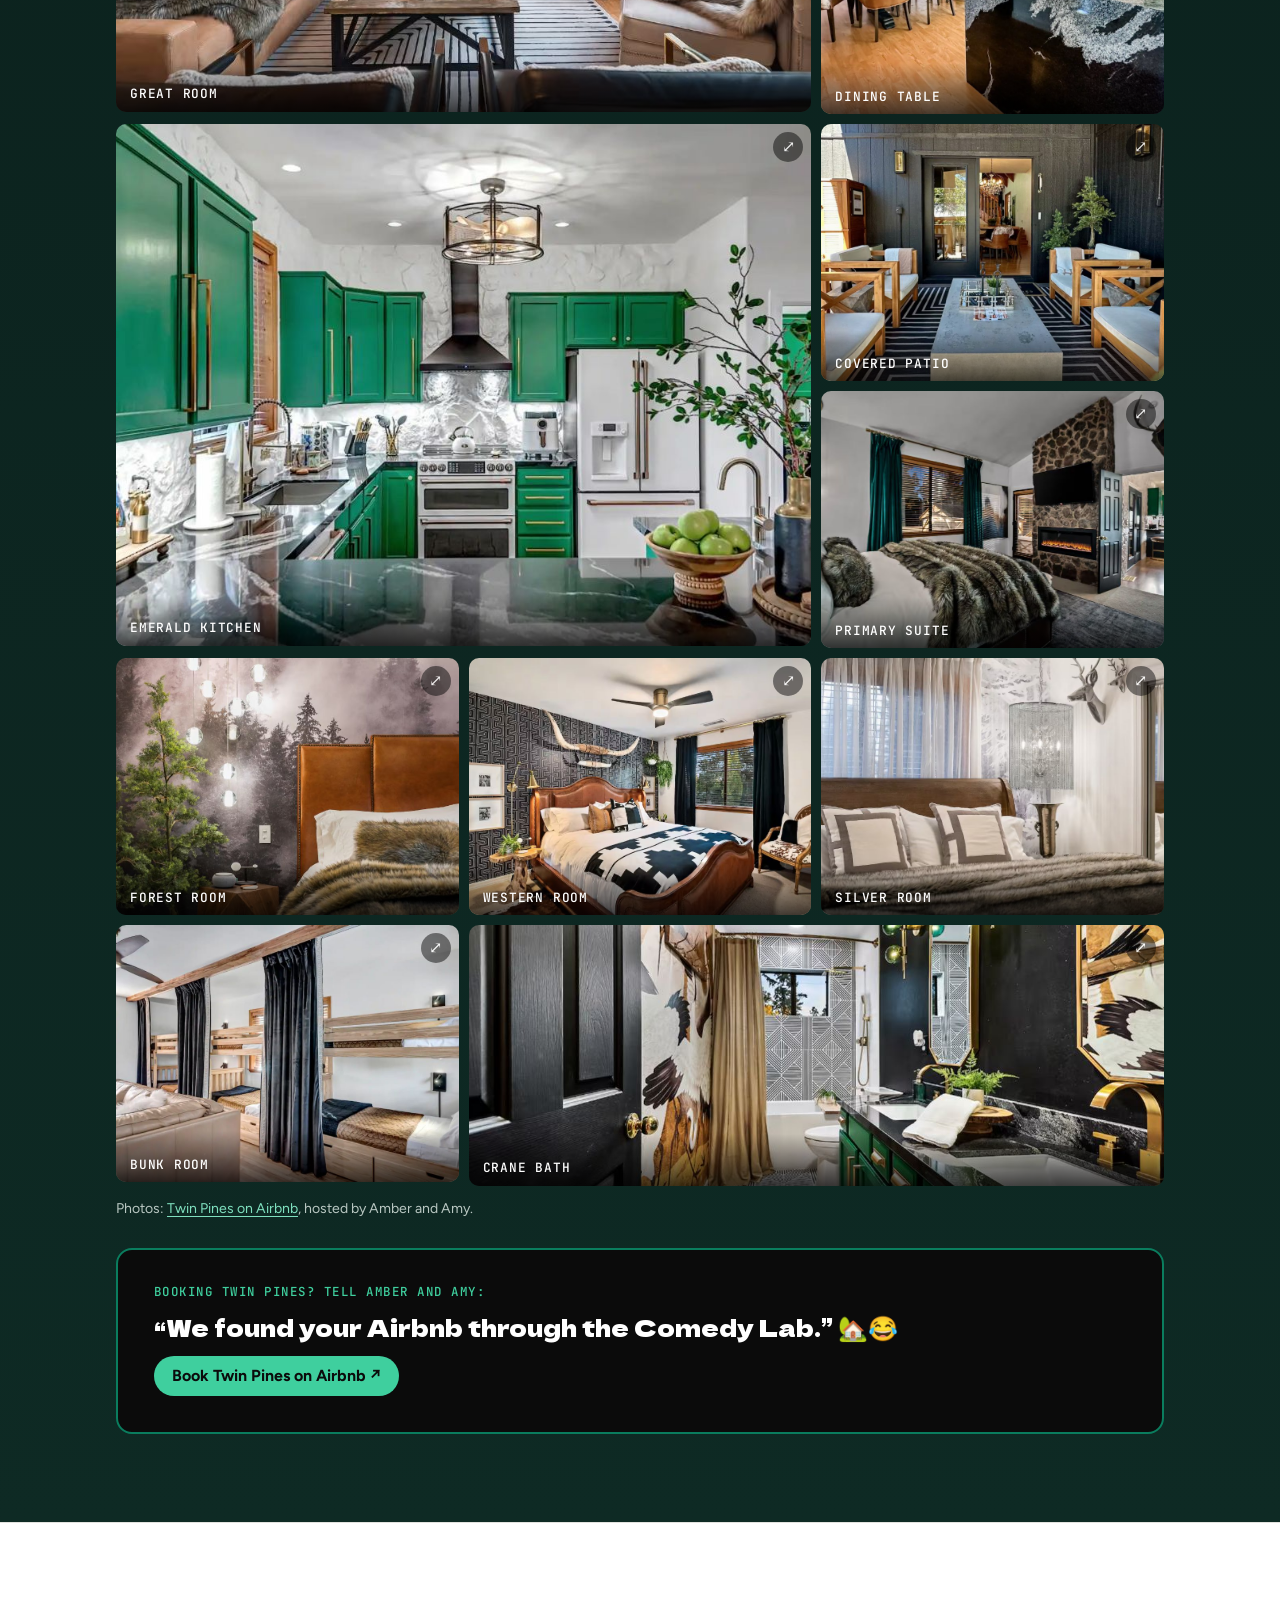
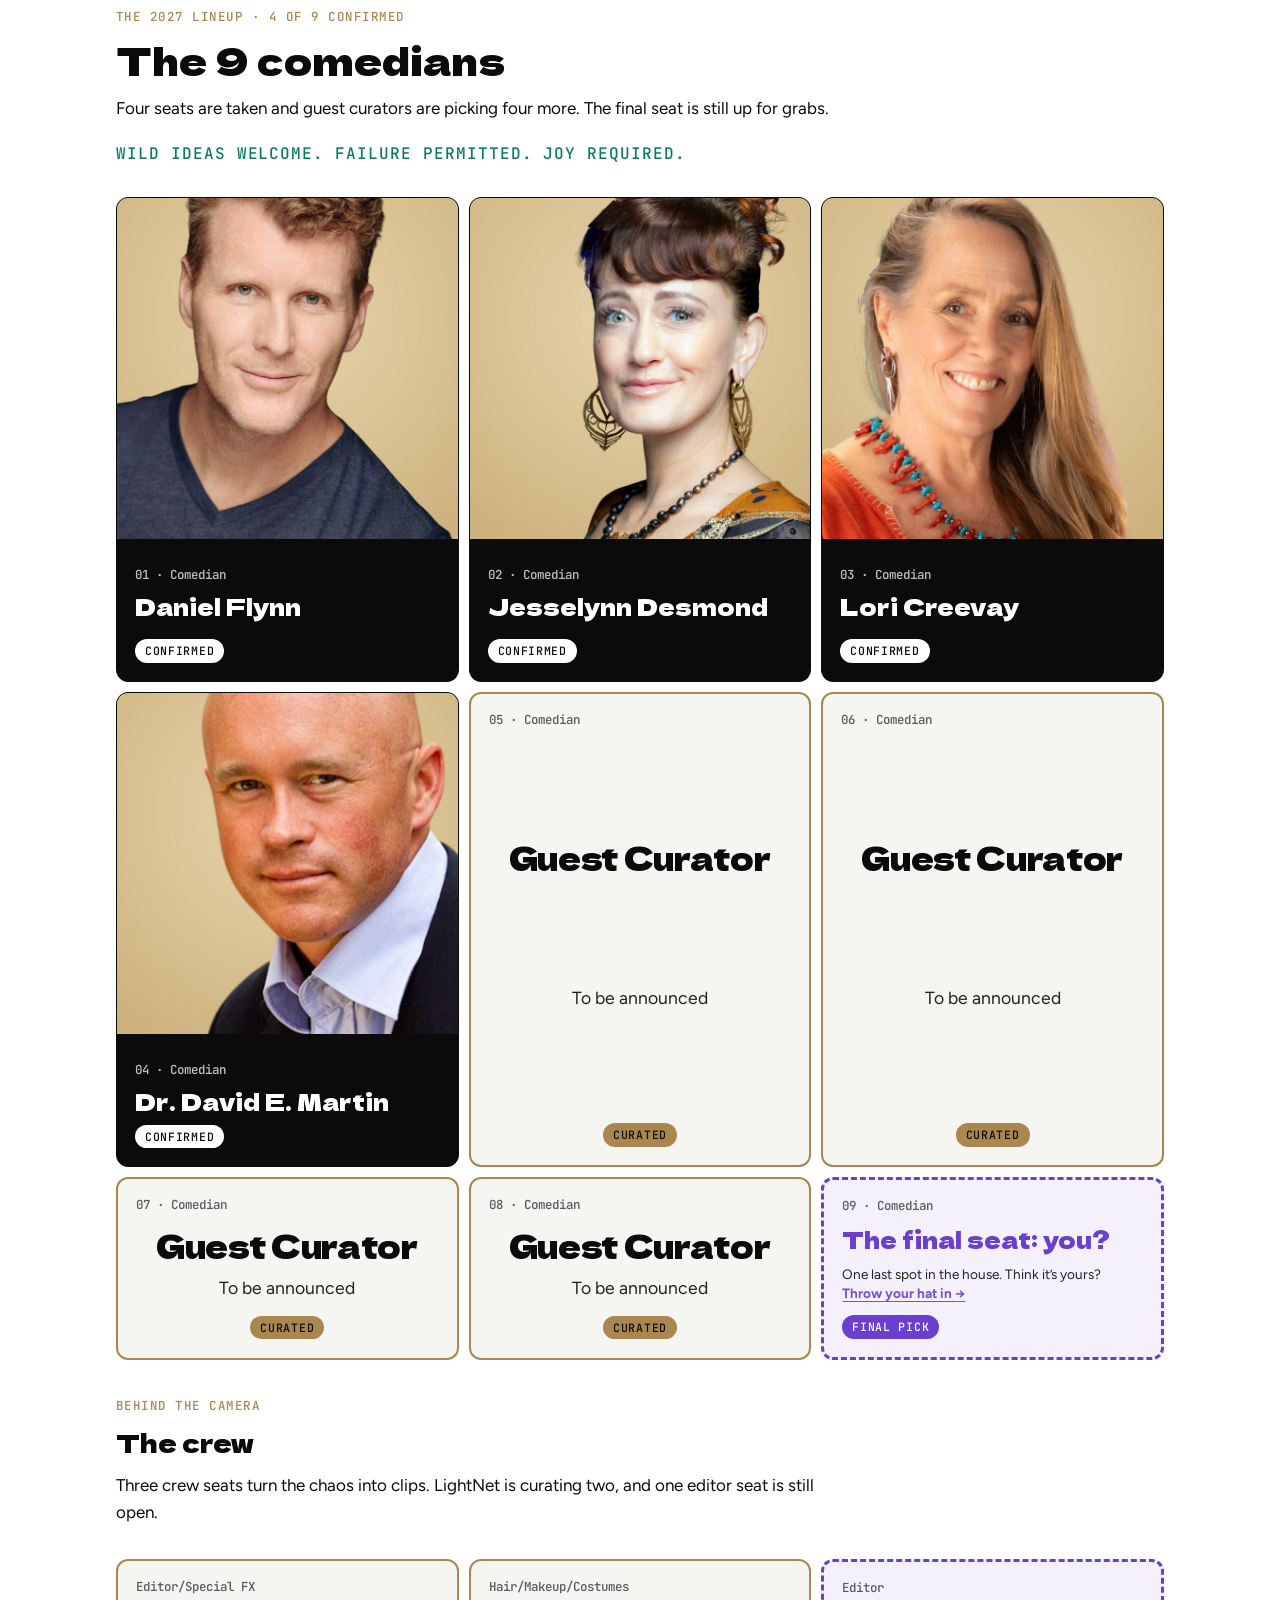
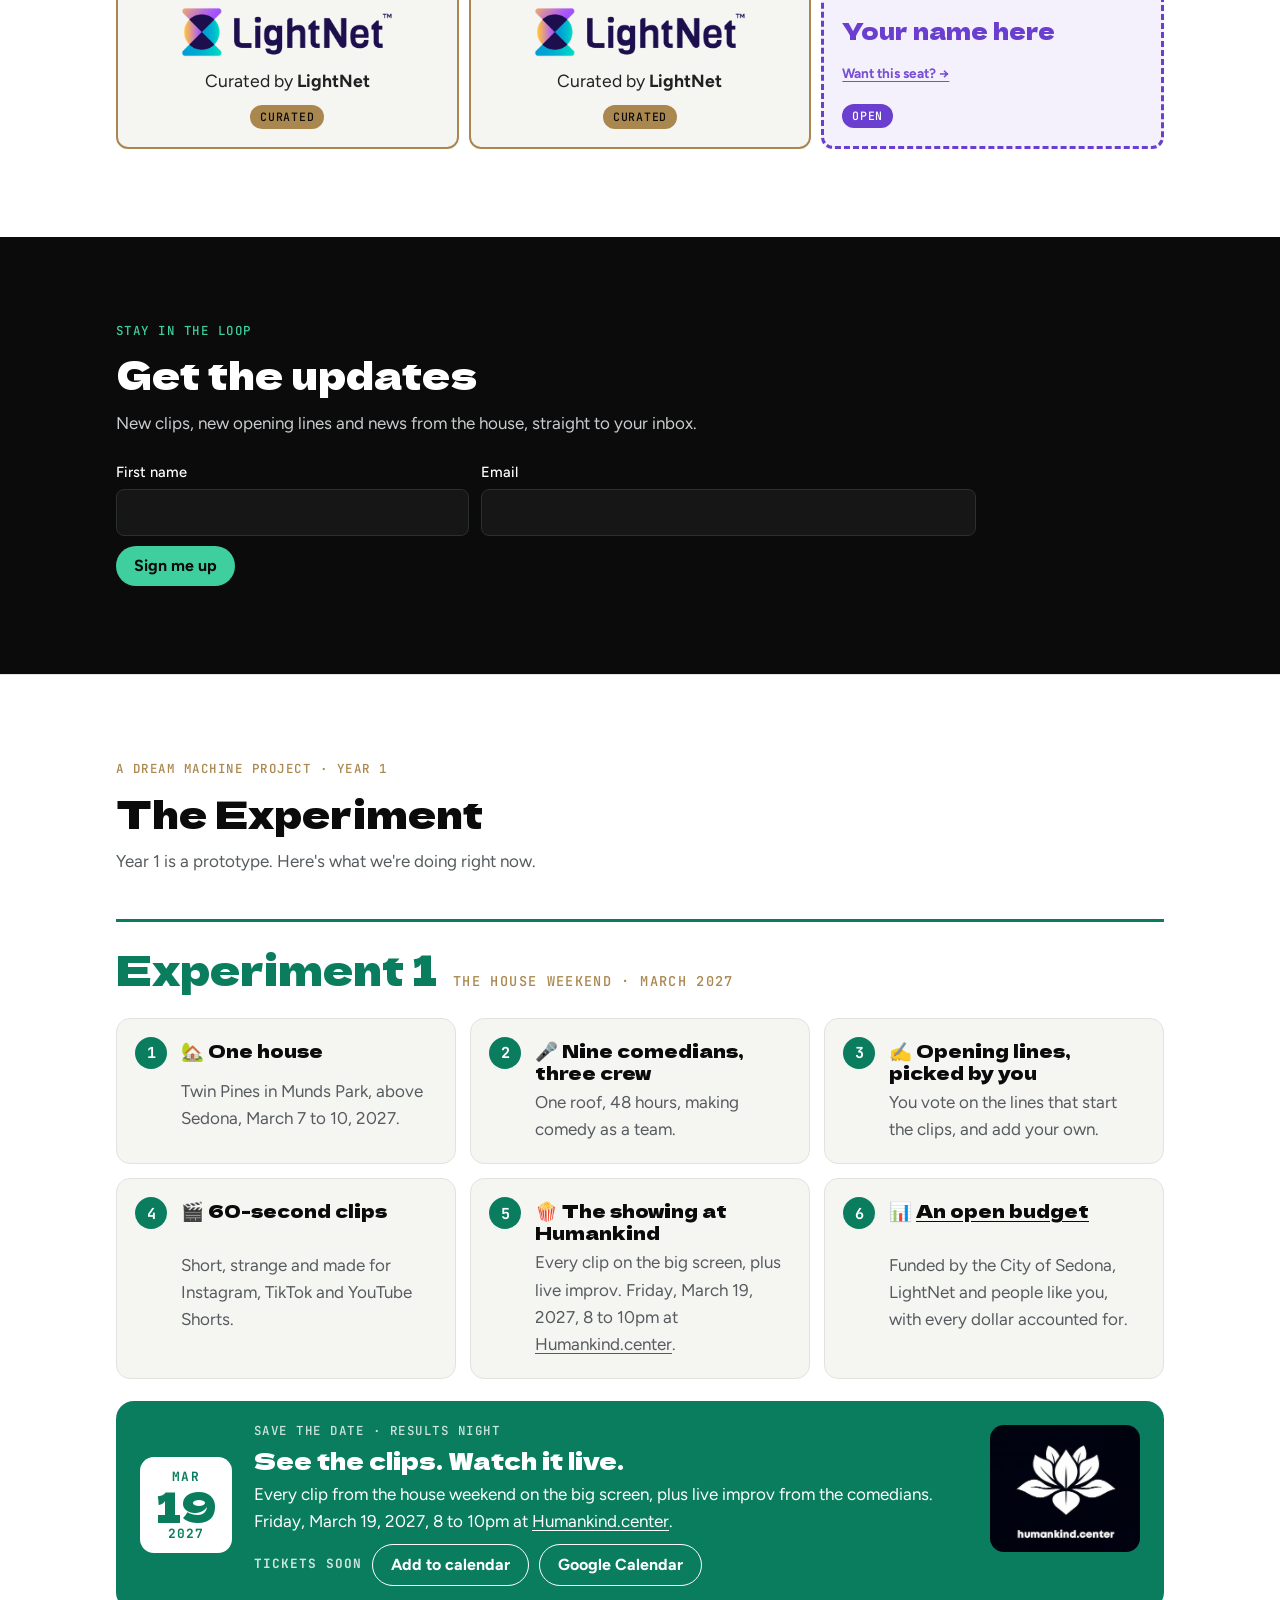
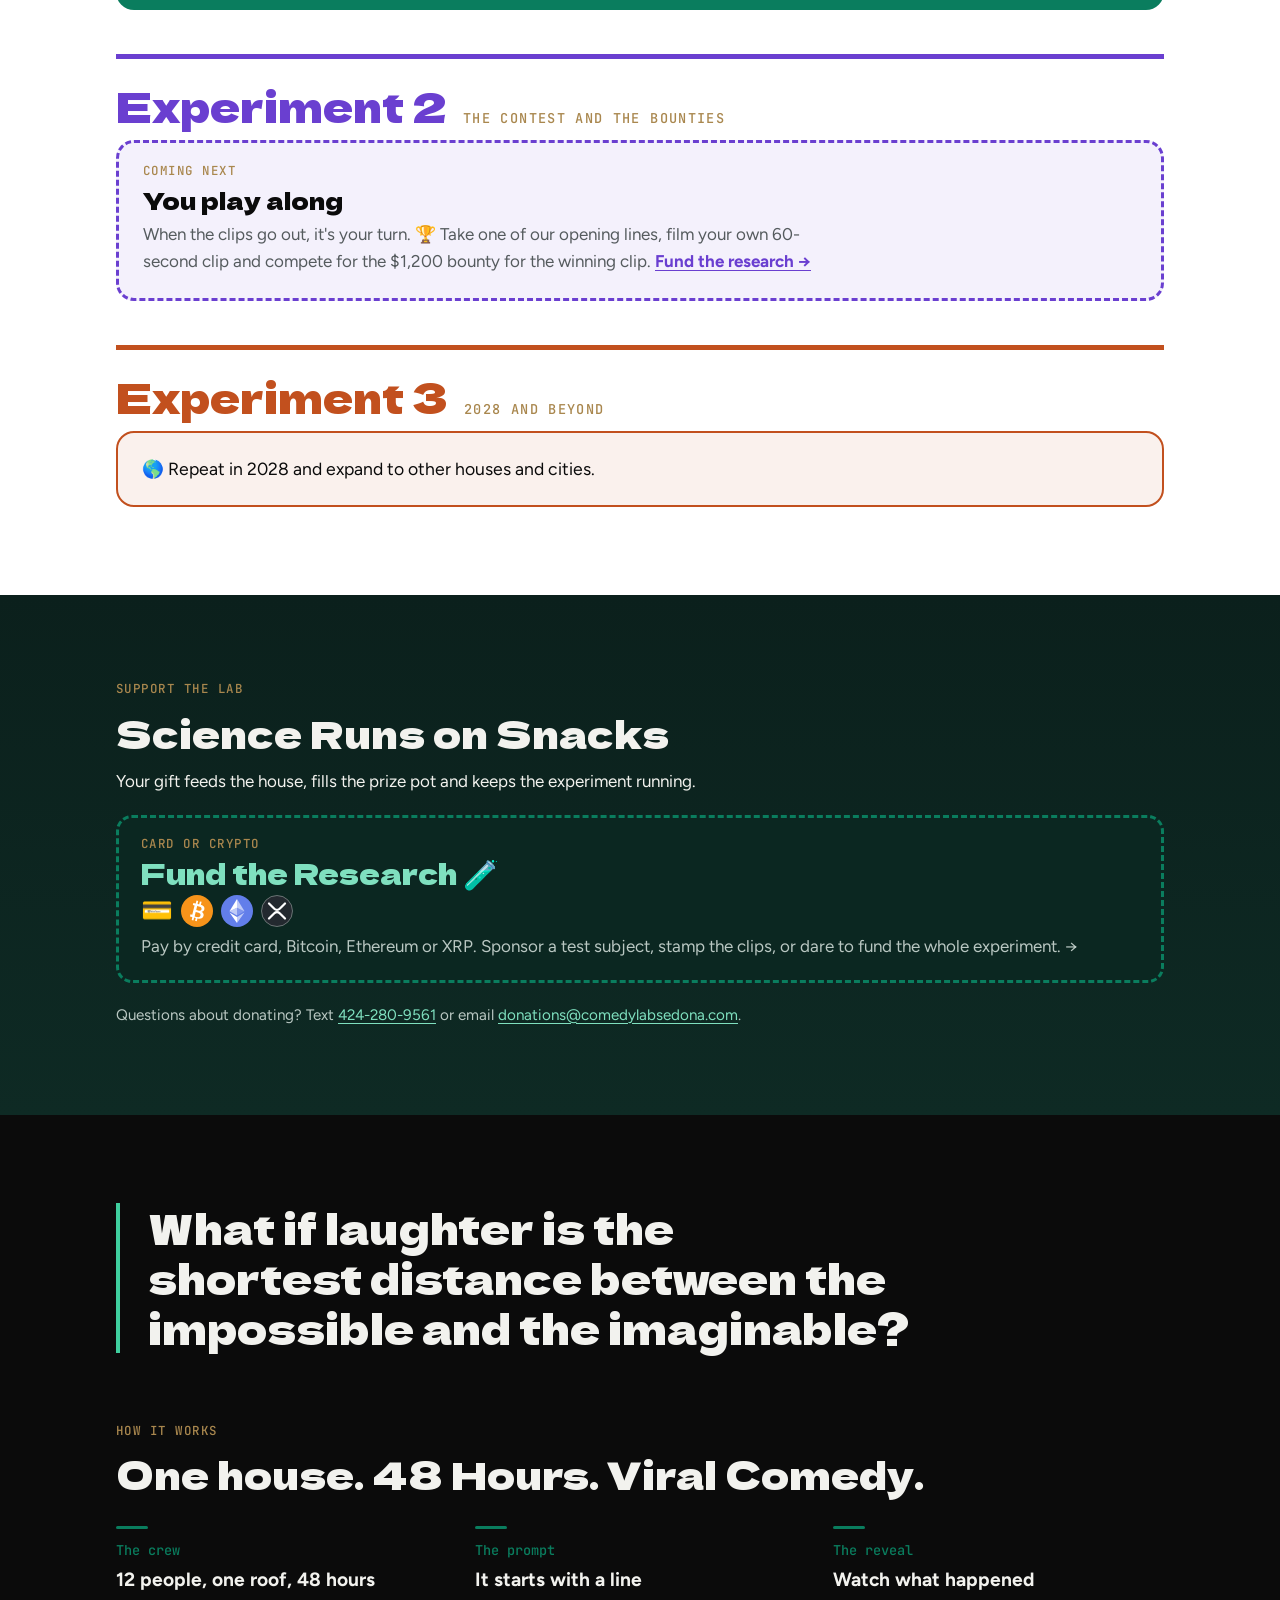
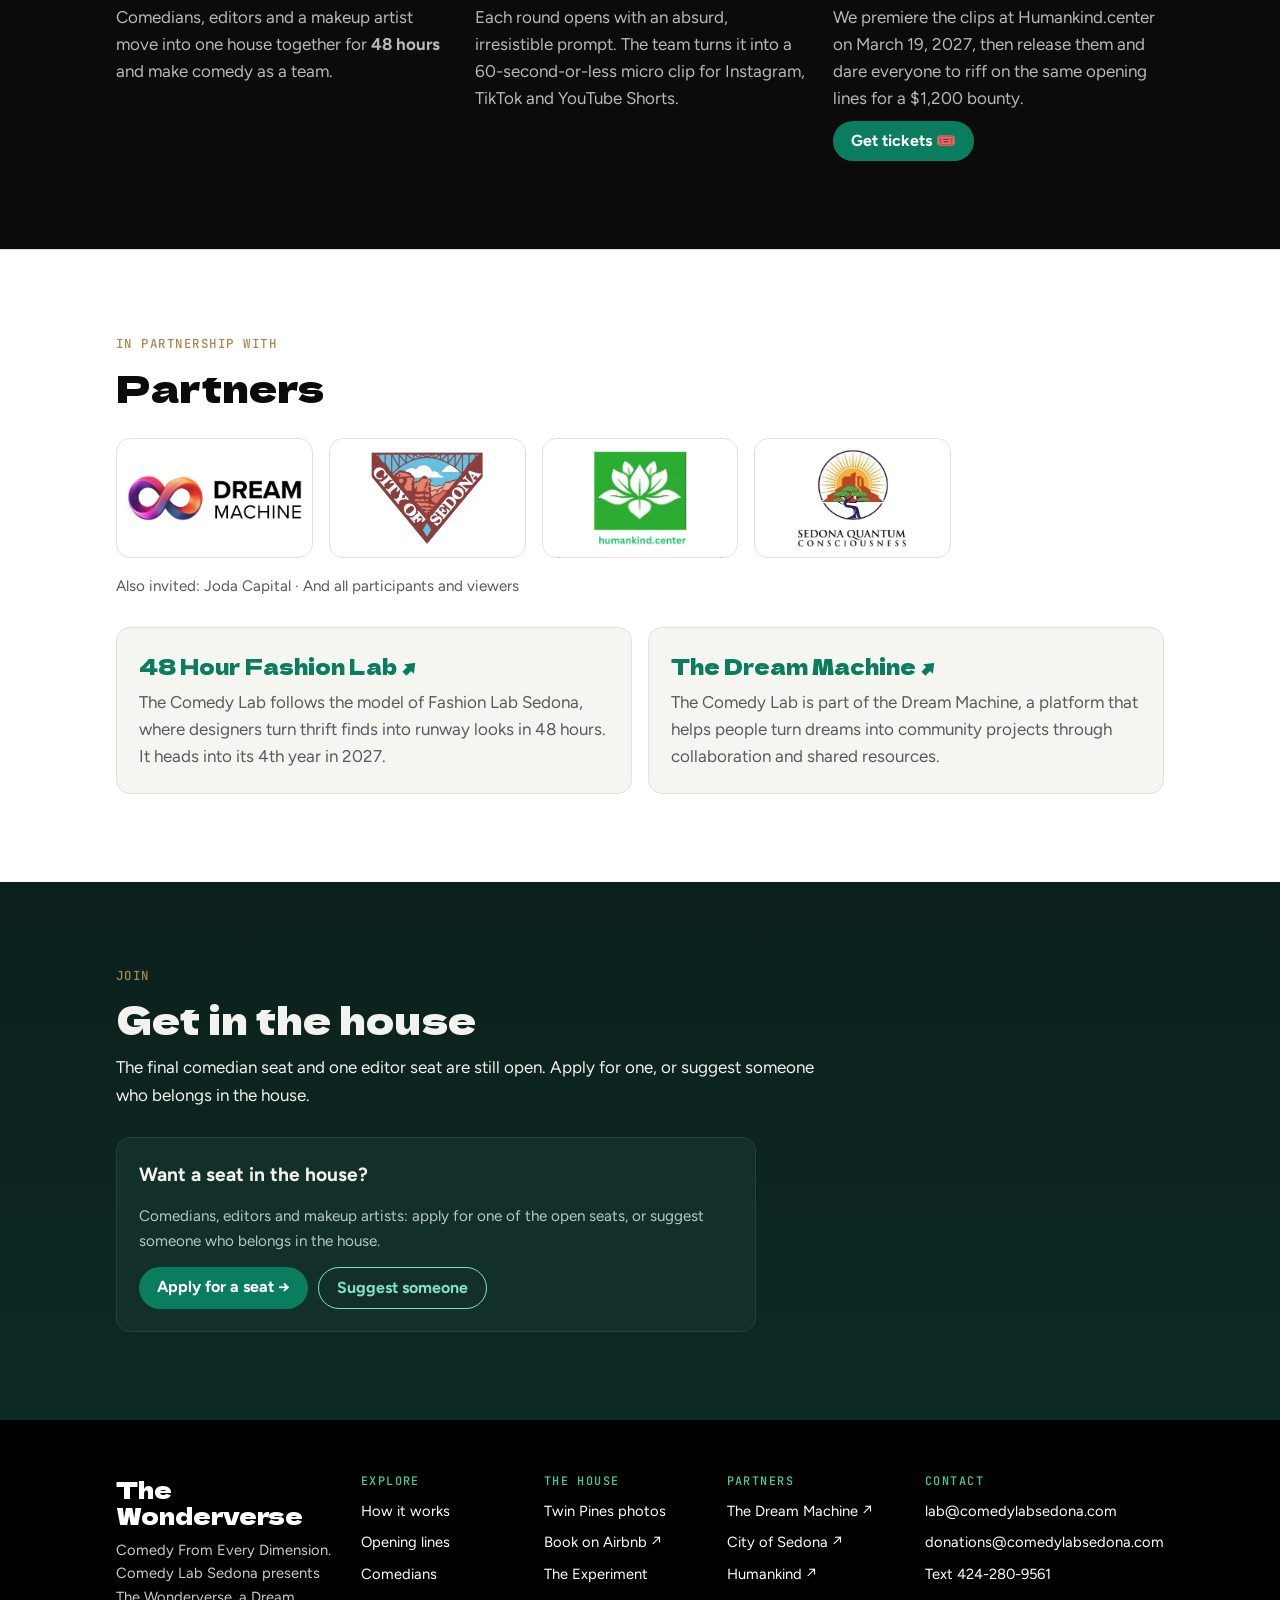
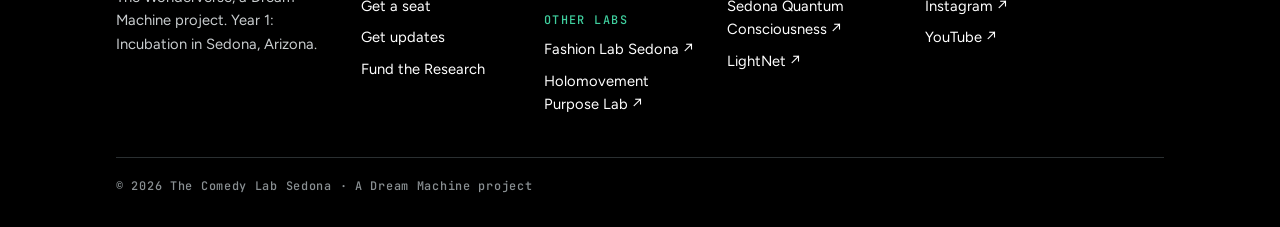
==== commit 7d5239b1: "House body: drop repeated every room is a set Co-Authored-By: Claude Opus 5.5 <noreply@anthropic.com" ====
--- a/site/index.html
+++ b/site/index.html
@@ -140,6 +140,7 @@
 .logo svg{width:clamp(96px,16vw,140px);height:auto;flex:none}
 .logo-words{display:grid;gap:6px;min-width:0}
 .hero .logo-words h1{font-size:clamp(2.6rem,9vw,5.6rem)}
+@media (max-width:699px){.eyebrow.one-line{white-space:nowrap;letter-spacing:.08em;font-size:min(.78rem,calc((100vw - 34px) / 30.8))}}
 .title-row{display:flex;align-items:center;gap:clamp(10px,2vw,20px)}
 .logo .title-row svg{width:clamp(64px,10vw,124px)}
 .hero .title-row h1{font-size:clamp(2rem,8.2vw,5rem);min-width:0}
@@ -542,9 +543,9 @@
 
 <section id="house" class="dark-green"><div class="wrap">
   <div class="stack">
-    <div class="eyebrow">Nine comedians · One cabin · Zero supervision</div>
+    <div class="eyebrow one-line">Nine comedians · One cabin · Zero supervision</div>
     <h2>Every Room is a Set. The Hot Tub is a Portal.</h2>
-    <p>A cabin in the pines above Sedona where every room is a set and every closet is a wormhole. Aliens in the kitchen. Angels in the bunk room. An ascended master who won’t get out of the hot tub. Anything can happen in 60 seconds, and our insurance agent has asked us to stop saying that. 👽👼✨</p>
+    <p>A cabin in the pines above Sedona where every closet is a wormhole. Aliens in the kitchen. Angels in the bunk room. An ascended master who won’t get out of the hot tub. Anything can happen in 60 seconds, and our insurance agent has asked us to stop saying that. 👽👼✨</p>
   </div>
   <div class="photos">
     <button type="button" class="ph wide" data-i="0"><img src="assets/img/house/great-room.jpg" alt="Great room at Twin Pines" width="977" height="650" loading="lazy"><span>Great room</span></button>
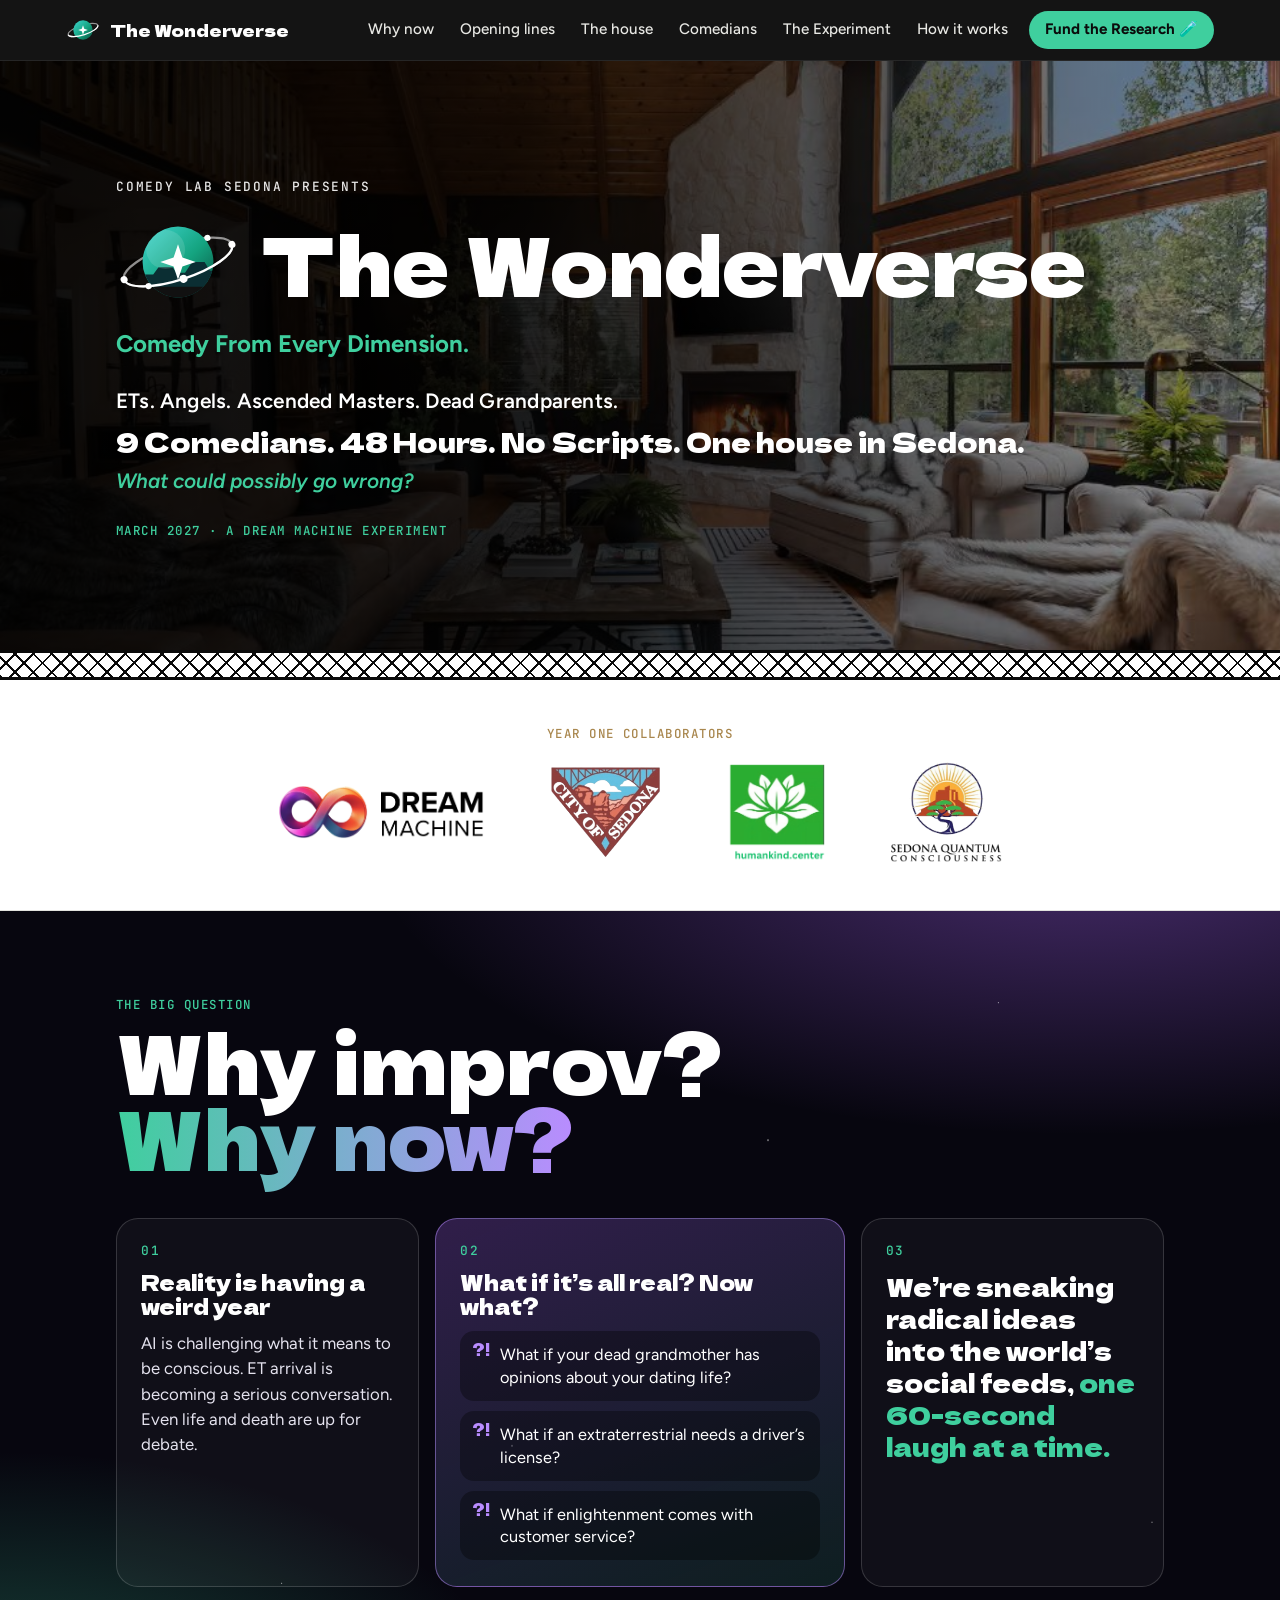
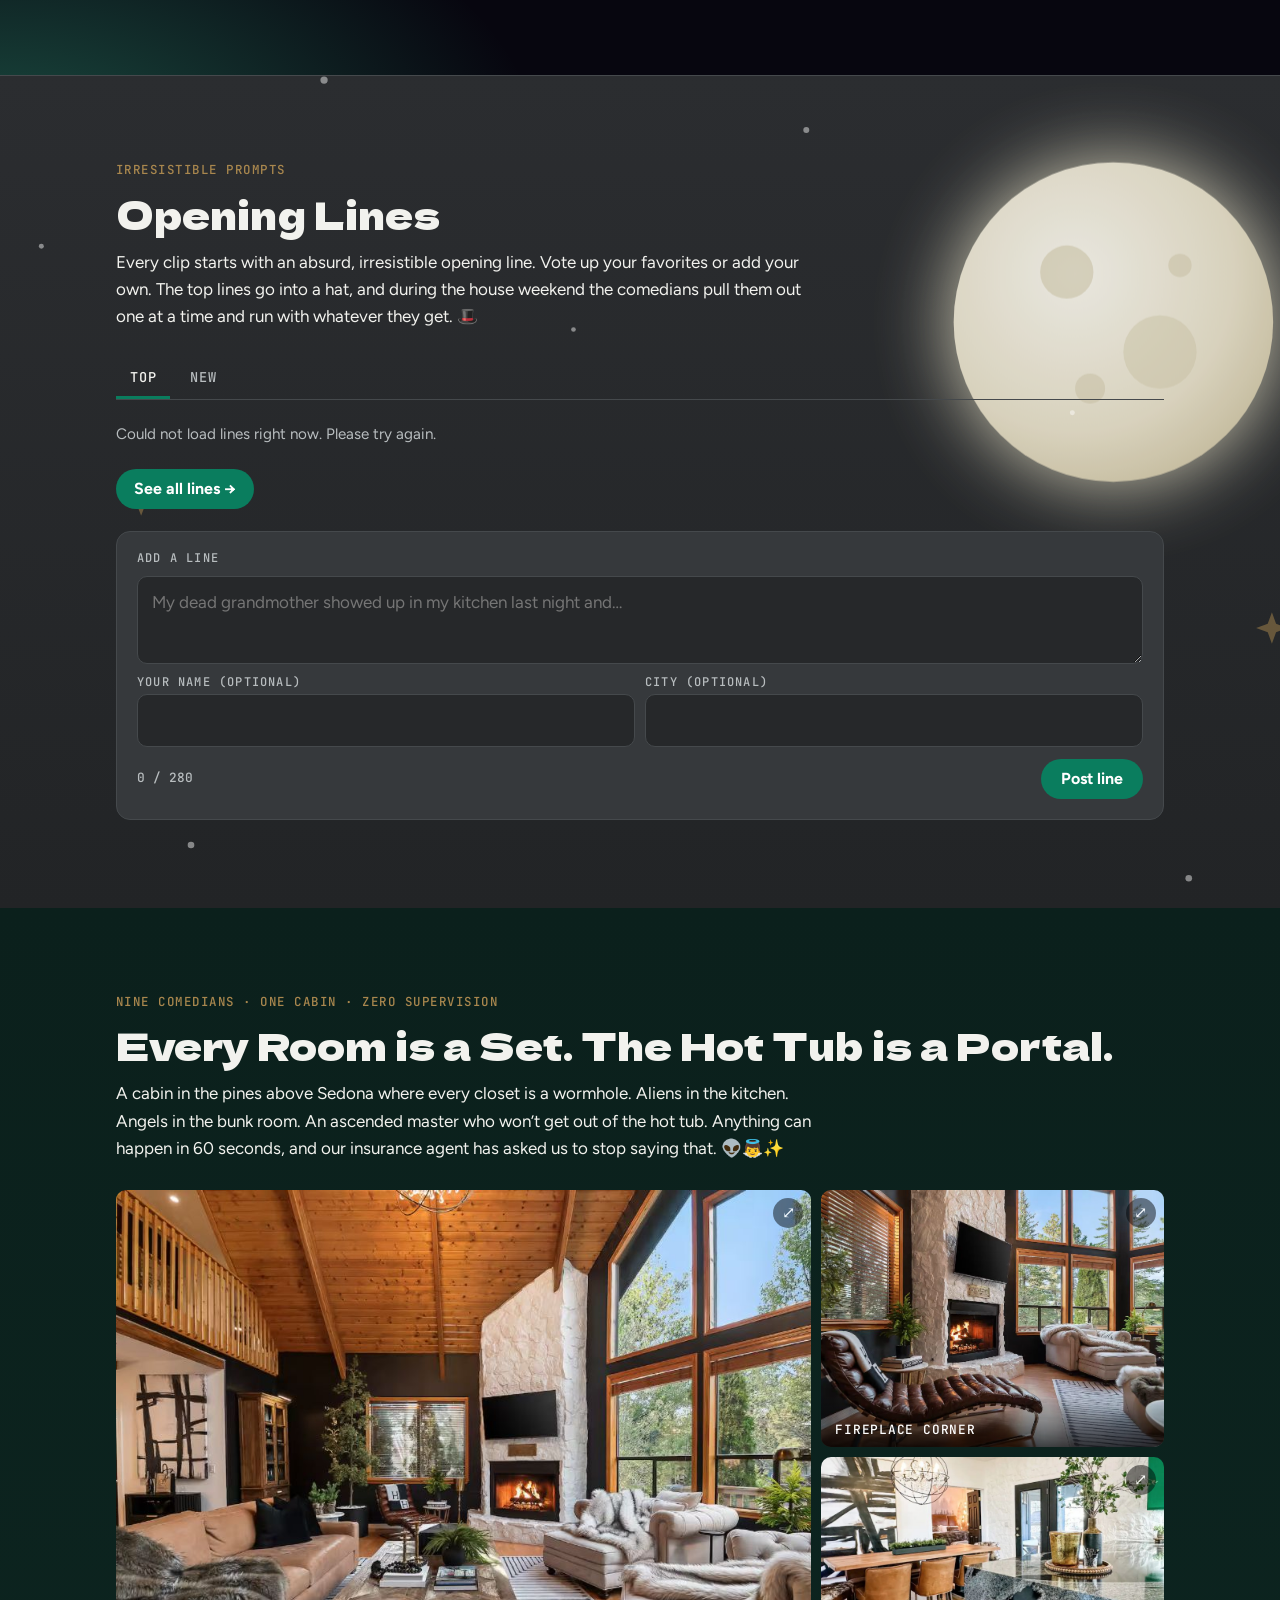
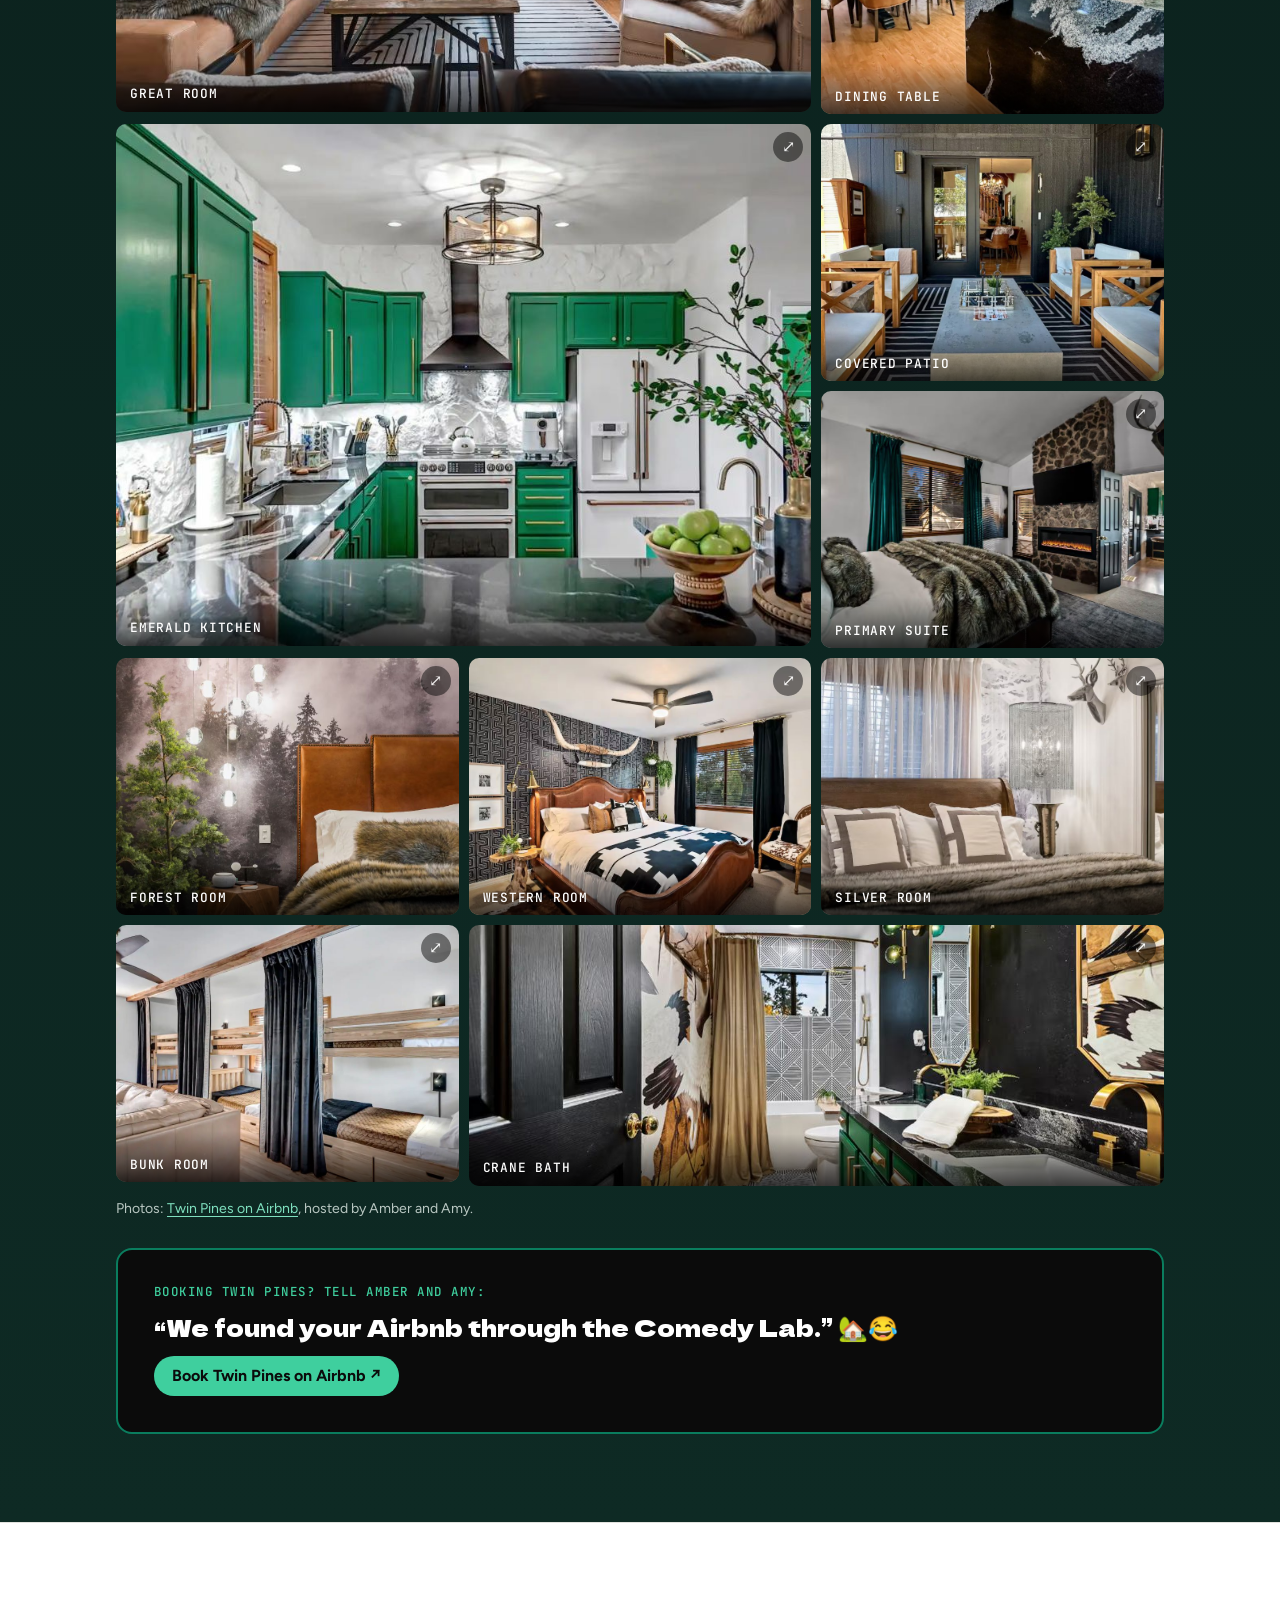
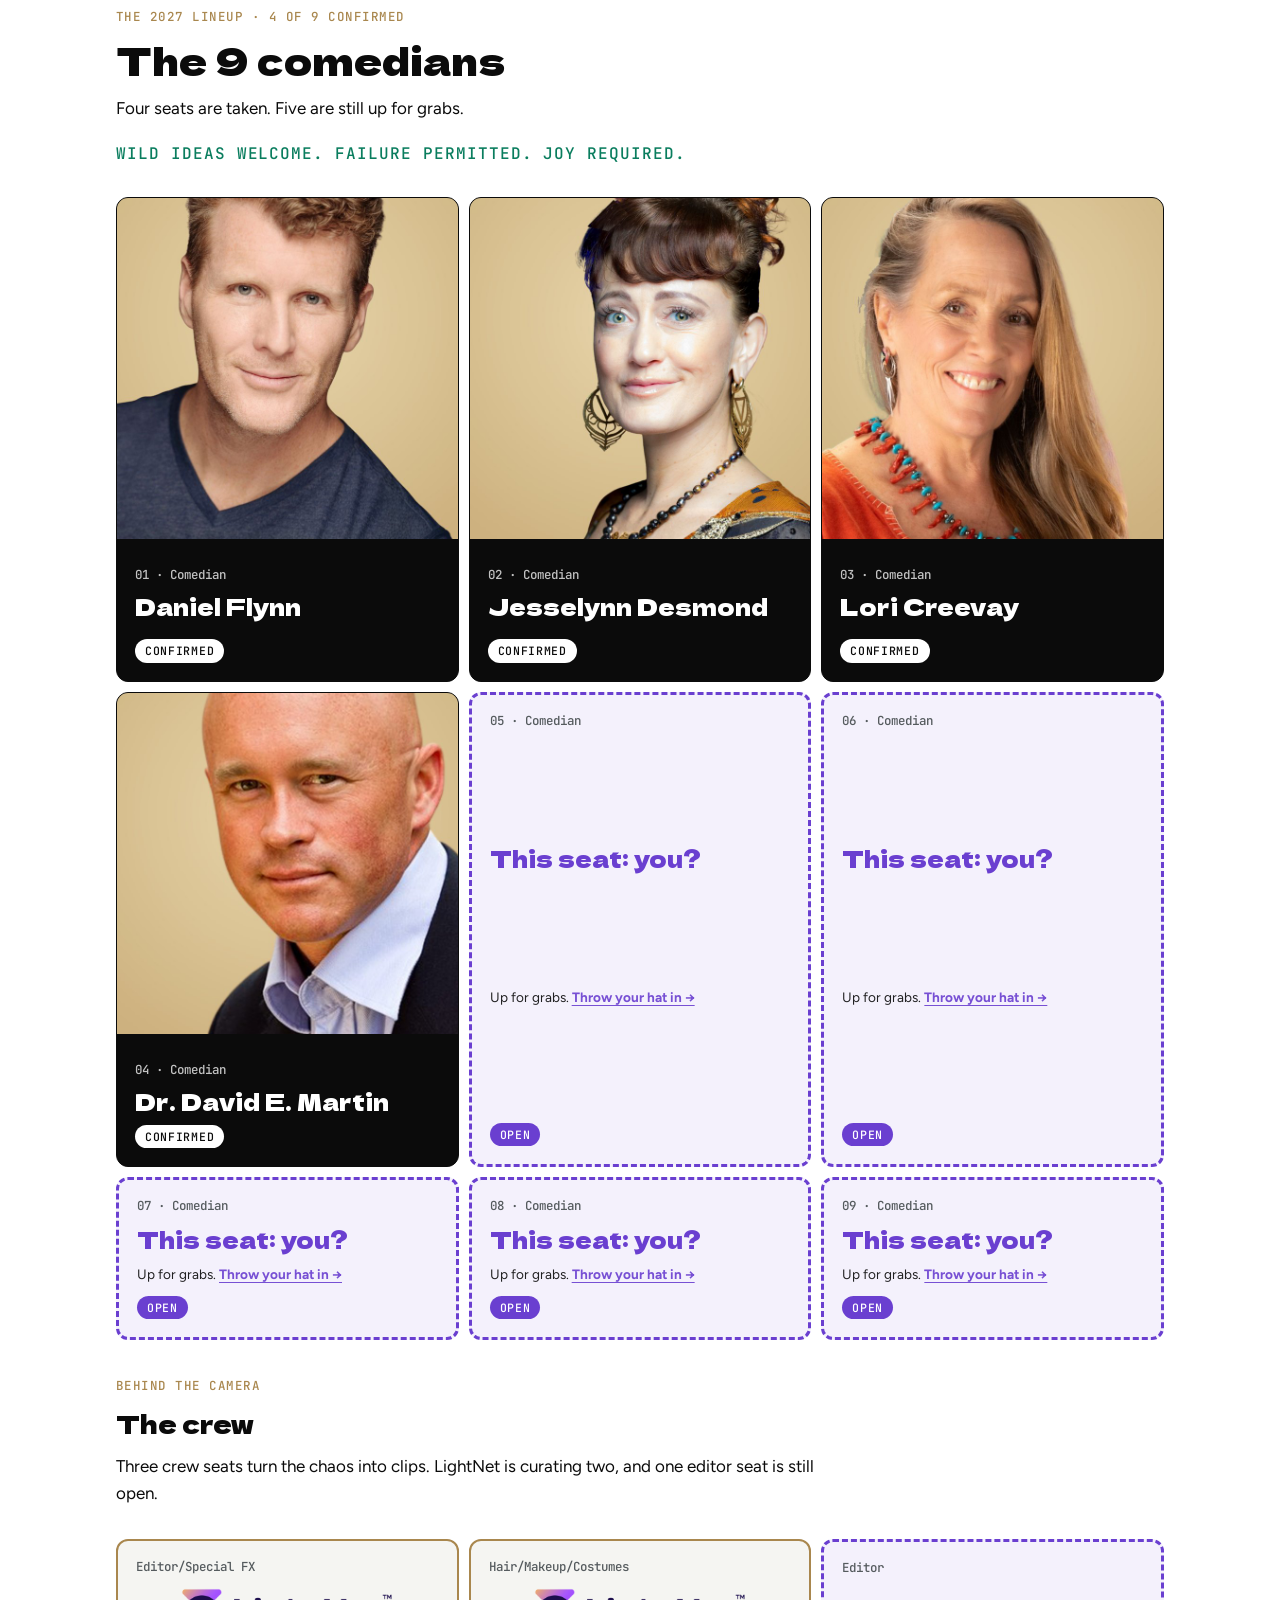
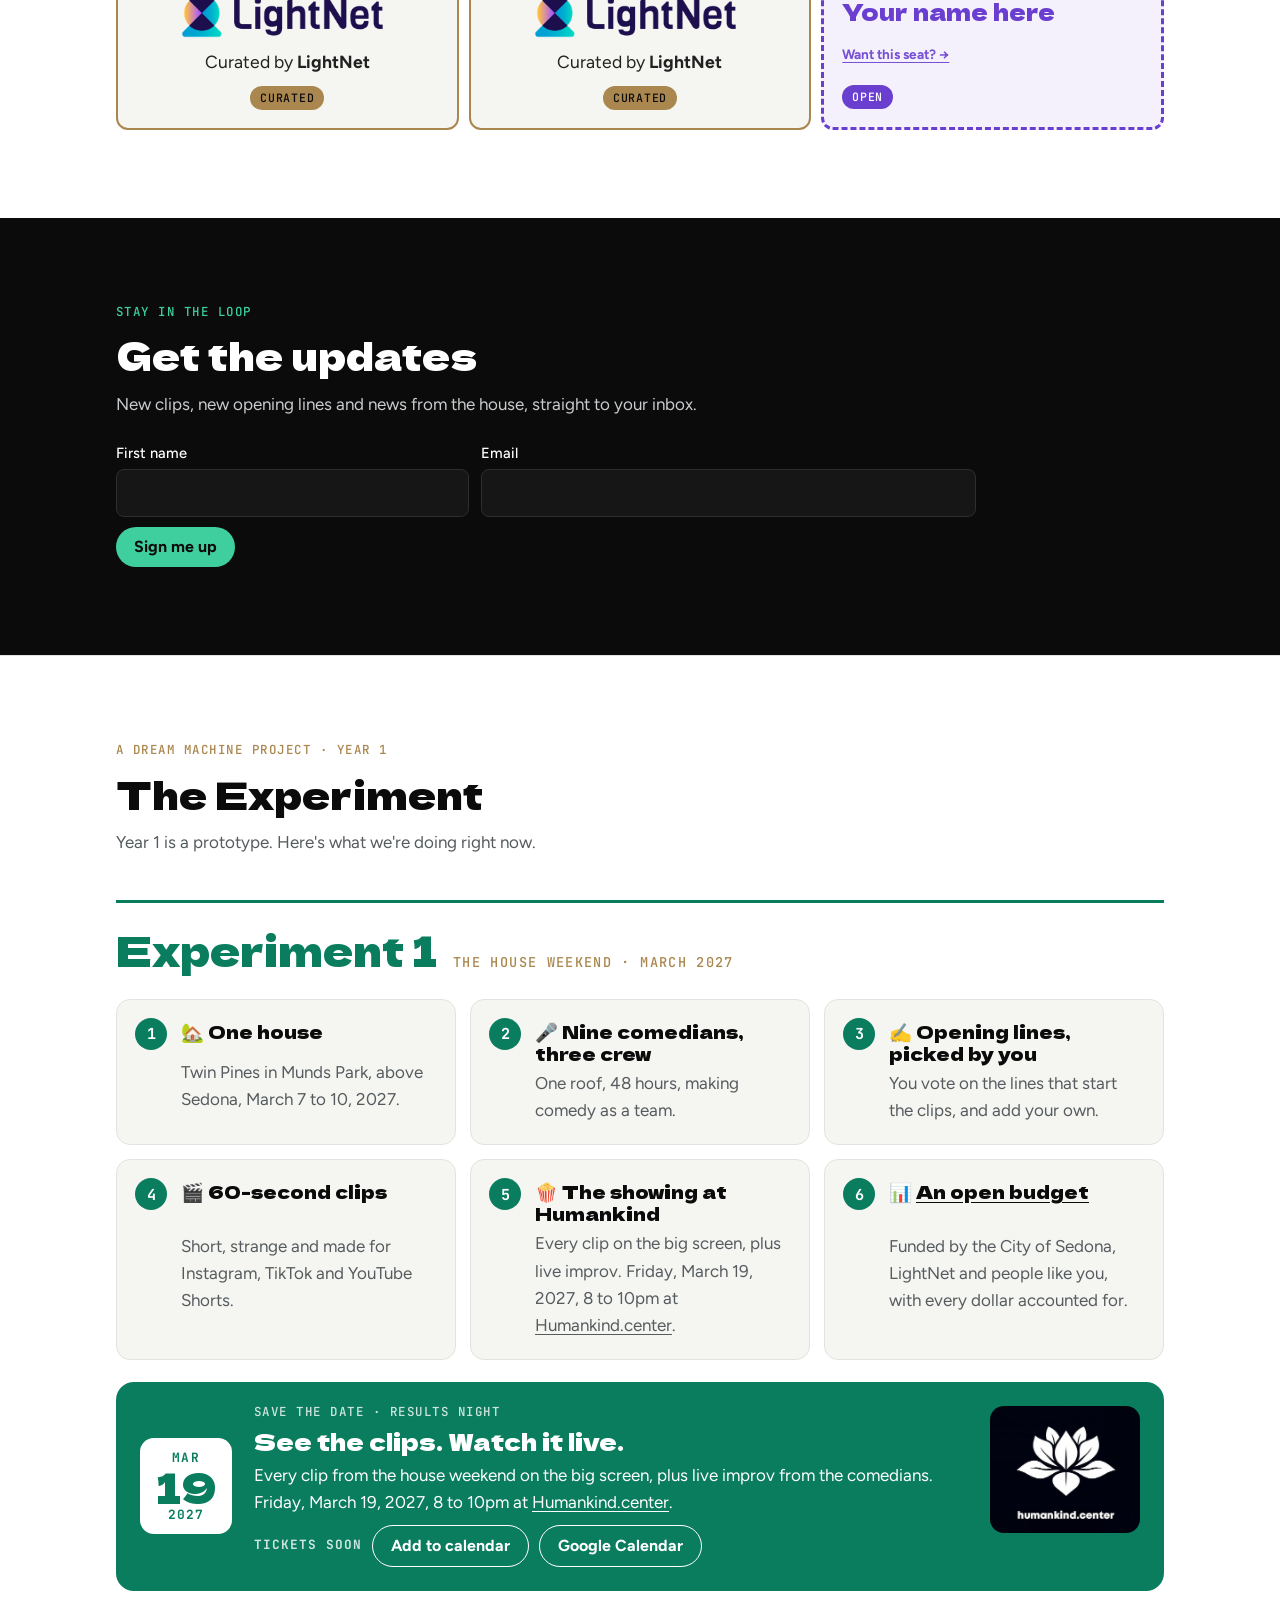
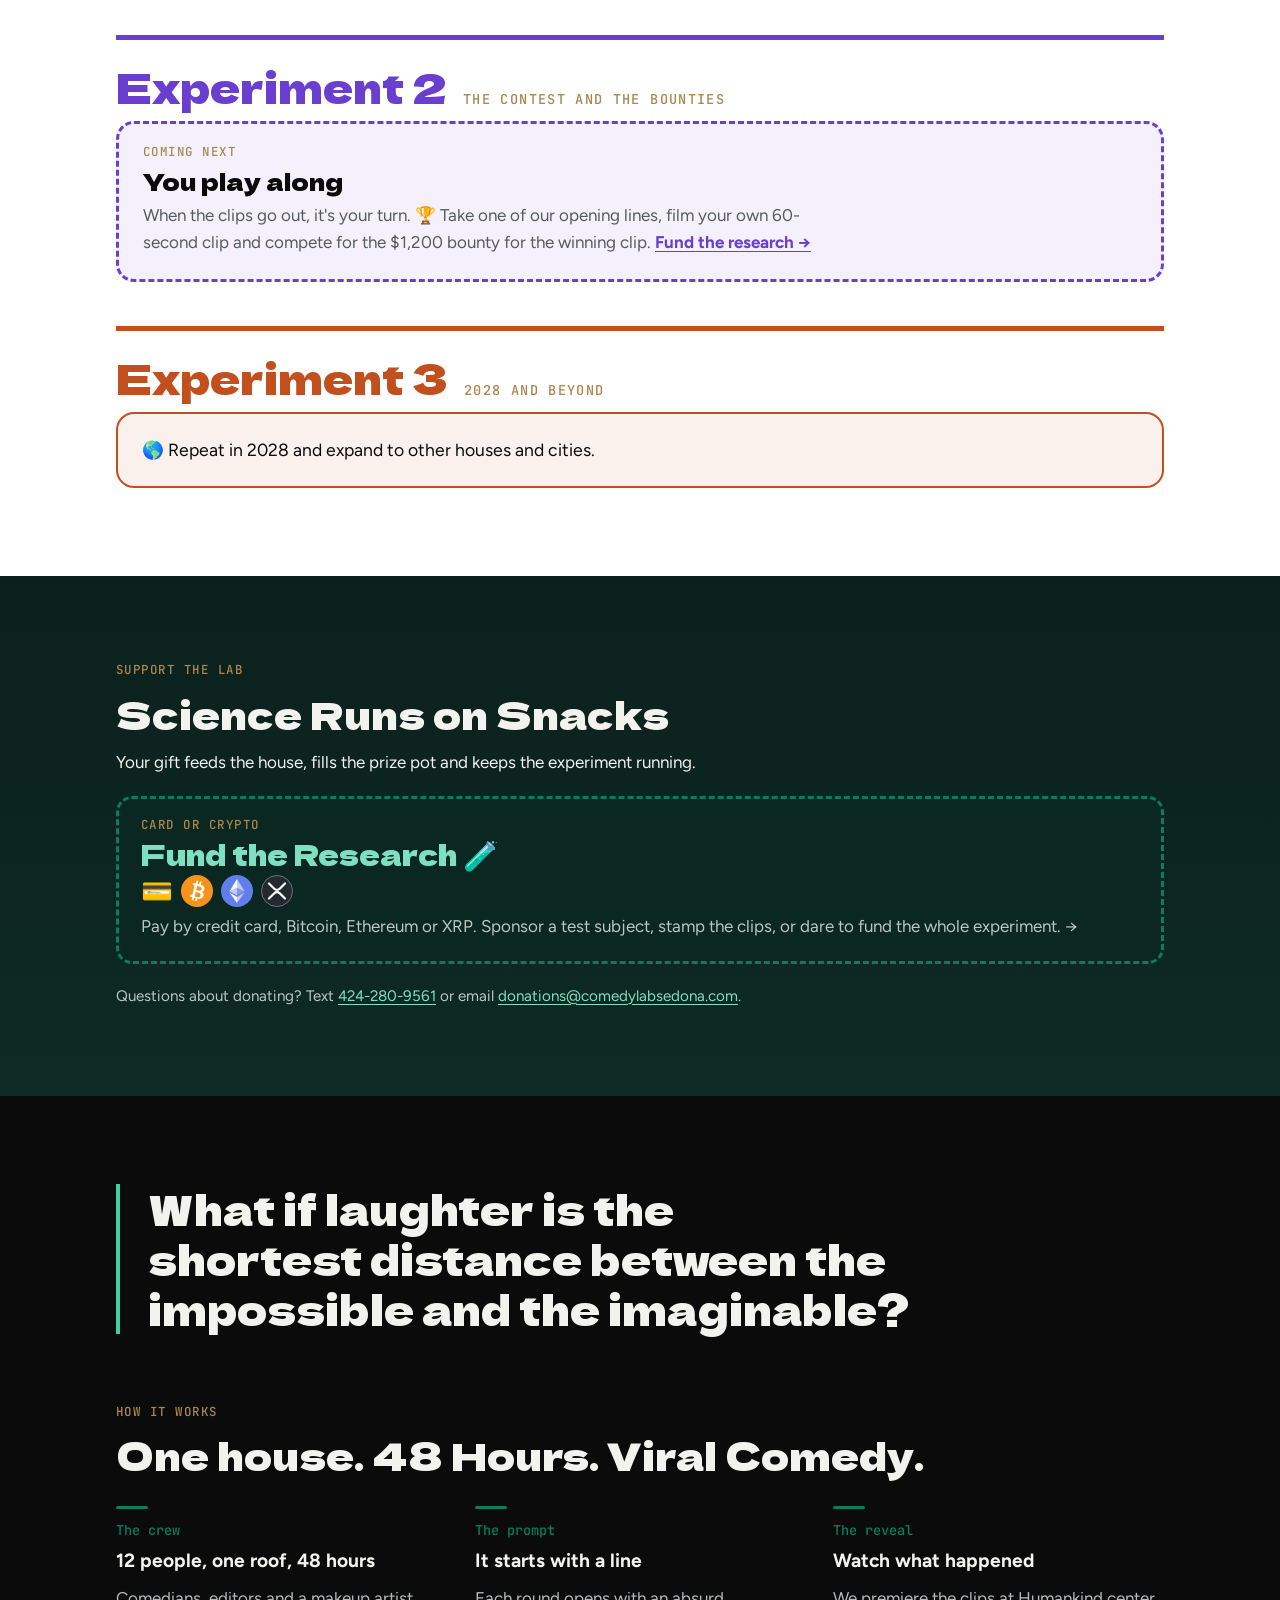
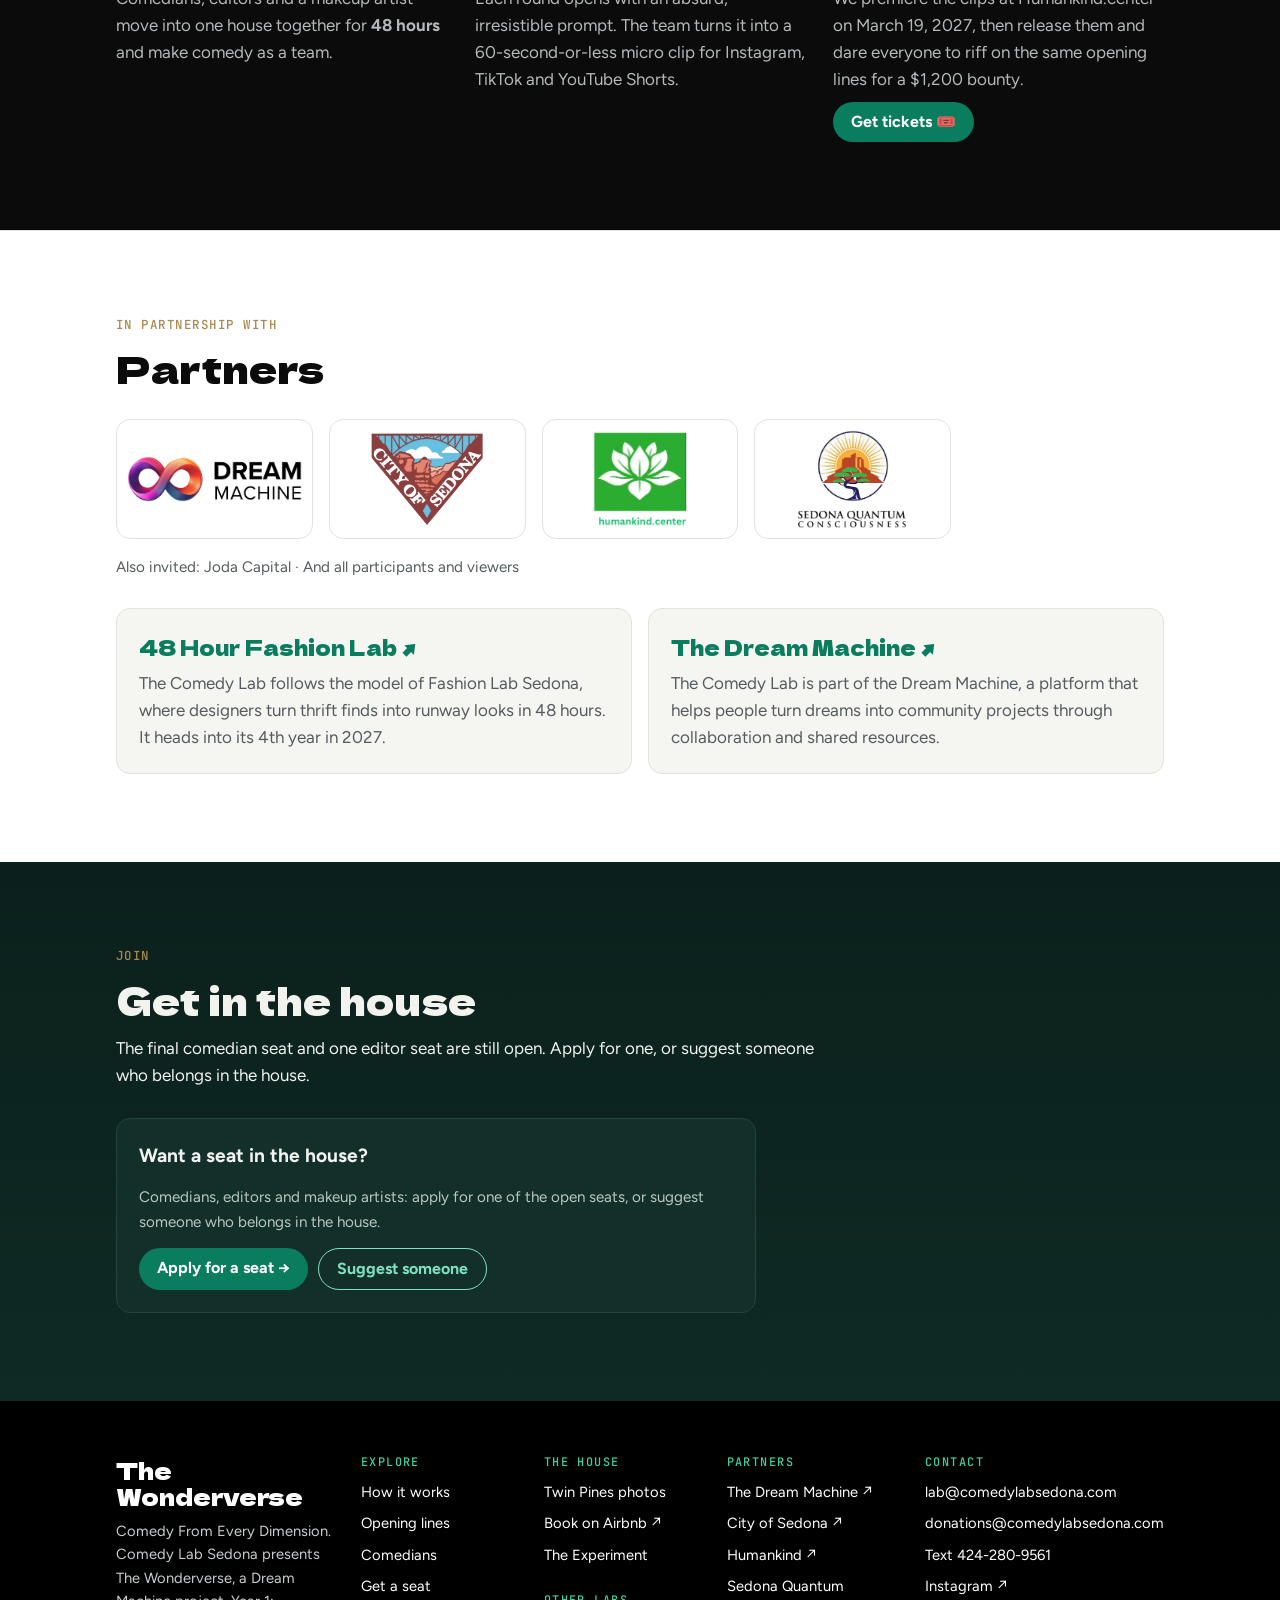
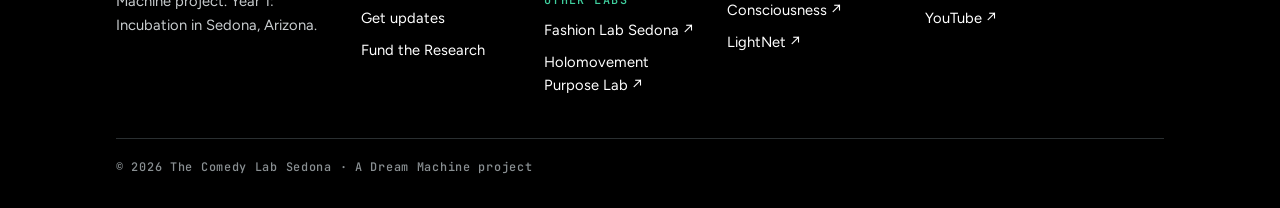
==== commit 1100a550: "Comedian seats 5 to 9 are open; drop guest curators Co-Authored-By: Claude Opus 5.5 <noreply@anthrop" ====
--- a/site/index.html
+++ b/site/index.html
@@ -576,7 +576,7 @@
   <div class="stack">
     <div class="eyebrow">The 2027 lineup · 4 of 9 confirmed</div>
     <h2>The 9 comedians</h2>
-    <p>Four seats are taken and guest curators are picking four more. The final seat is still up for grabs.</p>
+    <p>Four seats are taken. Five are still up for grabs.</p>
     <p class="motto">Wild ideas welcome. Failure permitted. Joy required.</p>
   </div>
   <div class="board">
@@ -584,11 +584,11 @@
     <div class="slot in star"><div class="pic" data-alter="angel" tabindex="0" aria-label="Jesselynn Desmond: hover or tap for their cosmic alter ego"><img class="portrait" src="assets/img/jesselynn-desmond-tight.jpg" alt="Jesselynn Desmond" width="720" height="720" loading="lazy"><svg class="alter" viewBox="0 0 100 100" preserveAspectRatio="xMidYMid slice" aria-hidden="true"><defs><radialGradient id="a-an" cx=".5" cy=".3" r=".8"><stop offset="0" stop-color="#FFF8DC"/><stop offset=".6" stop-color="#F6E3A8"/><stop offset="1" stop-color="#E7C66E"/></radialGradient></defs><linearGradient id="j-fade" x1="0" y1="0" x2="0" y2="1"><stop offset="0" stop-color="#000"/><stop offset=".1" stop-color="#fff"/></linearGradient><mask id="j-m" maskContentUnits="userSpaceOnUse"><rect x="0" y="14" width="100" height="86" fill="url(#j-fade)"/></mask><rect width="100" height="100" fill="url(#a-an)"/><g fill="#fff" stroke="#E9D9A6" stroke-width=".5" opacity=".95"><path d="M40 70 C22 46 4 50 0 66 C8 64 10 70 4 76 C12 74 14 80 8 86 C20 84 30 82 40 78Z"/><path d="M66 70 C84 46 100 50 104 66 C96 64 94 70 100 76 C92 74 90 80 96 86 C84 84 74 82 66 78Z"/></g><image href="assets/img/cut/jesselynn.png?v=2" x="7" y="14" width="86" height="86" mask="url(#j-m)"/><ellipse cx="52.4" cy="9" rx="13" ry="3.4" fill="none" stroke="#FFD34D" stroke-width="2.2" style="filter:drop-shadow(0 0 2px #FFE58A)"/></svg></div><div class="info"><span class="n">02 · Comedian</span><h3>Jesselynn Desmond</h3><div class="socials"><a href="" target="_blank" rel="noopener" aria-label="Jesselynn Desmond on Instagram"><svg viewBox="0 0 24 24" aria-hidden="true"><rect x="3" y="3" width="18" height="18" rx="5" fill="none" stroke="currentColor" stroke-width="2"/><circle cx="12" cy="12" r="4" fill="none" stroke="currentColor" stroke-width="2"/><circle cx="17.3" cy="6.7" r="1.3" fill="currentColor"/></svg></a><a href="" target="_blank" rel="noopener" aria-label="Jesselynn Desmond on TikTok"><svg viewBox="0 0 24 24" aria-hidden="true"><path fill="currentColor" d="M14 3h3a4.5 4.5 0 0 0 4 4v3a7.5 7.5 0 0 1-4-1.2V15a6 6 0 1 1-6-6v3.2a2.8 2.8 0 1 0 3 2.8z"/></svg></a><a href="" target="_blank" rel="noopener" aria-label="Jesselynn Desmond on YouTube Shorts"><svg viewBox="0 0 24 24" aria-hidden="true"><rect x="2" y="5" width="20" height="14" rx="4" fill="currentColor"/><path d="M10 9v6l5-3z" fill="#0B0B0B"/></svg></a></div><span class="tag">Confirmed</span></div></div>
     <div class="slot in star"><div class="pic" data-alter="master" tabindex="0" aria-label="Lori Creevay: hover or tap for their cosmic alter ego"><img class="portrait" src="assets/img/lori-creevay-tight.jpg" alt="Lori Creevay" width="720" height="720" loading="lazy"><svg class="alter" viewBox="0 0 100 100" preserveAspectRatio="xMidYMid slice" aria-hidden="true"><defs><radialGradient id="a-am" cx=".47" cy=".31" r=".7"><stop offset="0" stop-color="#FFF3FF"/><stop offset=".35" stop-color="#C9A2FF"/><stop offset="1" stop-color="#3A1670"/></radialGradient></defs><linearGradient id="l-fade" x1="0" y1="0" x2="0" y2="1"><stop offset="0" stop-color="#000"/><stop offset=".1" stop-color="#fff"/></linearGradient><mask id="l-m" maskContentUnits="userSpaceOnUse"><rect x="0" y="14" width="100" height="86" fill="url(#l-fade)"/></mask><rect width="100" height="100" fill="url(#a-am)"/><g stroke="#FFFFFF" stroke-width=".6" opacity=".45"><line x1="47" y1="31" x2="122.0" y2="31.0"/><line x1="47" y1="31" x2="112.0" y2="68.5"/><line x1="47" y1="31" x2="84.5" y2="96.0"/><line x1="47" y1="31" x2="47.0" y2="106.0"/><line x1="47" y1="31" x2="9.5" y2="96.0"/><line x1="47" y1="31" x2="-17.9" y2="68.5"/><line x1="47" y1="31" x2="-28.0" y2="31.0"/><line x1="47" y1="31" x2="-18.0" y2="-6.5"/><line x1="47" y1="31" x2="9.5" y2="-33.9"/><line x1="47" y1="31" x2="47.0" y2="-44.0"/><line x1="47" y1="31" x2="84.5" y2="-34.0"/><line x1="47" y1="31" x2="111.9" y2="-6.5"/></g><image href="assets/img/cut/lori.png?v=2" x="7" y="14" width="86" height="86" mask="url(#l-m)"/><circle cx="48.5" cy="35" r="3" fill="#E9D5FF" opacity=".5"/><circle cx="48.5" cy="35" r="1.4" fill="#B26BFF" style="filter:drop-shadow(0 0 2px #fff)"/></svg></div><div class="info"><span class="n">03 · Comedian</span><h3>Lori Creevay</h3><div class="socials"><a href="" target="_blank" rel="noopener" aria-label="Lori Creevay on Instagram"><svg viewBox="0 0 24 24" aria-hidden="true"><rect x="3" y="3" width="18" height="18" rx="5" fill="none" stroke="currentColor" stroke-width="2"/><circle cx="12" cy="12" r="4" fill="none" stroke="currentColor" stroke-width="2"/><circle cx="17.3" cy="6.7" r="1.3" fill="currentColor"/></svg></a><a href="" target="_blank" rel="noopener" aria-label="Lori Creevay on TikTok"><svg viewBox="0 0 24 24" aria-hidden="true"><path fill="currentColor" d="M14 3h3a4.5 4.5 0 0 0 4 4v3a7.5 7.5 0 0 1-4-1.2V15a6 6 0 1 1-6-6v3.2a2.8 2.8 0 1 0 3 2.8z"/></svg></a><a href="" target="_blank" rel="noopener" aria-label="Lori Creevay on YouTube Shorts"><svg viewBox="0 0 24 24" aria-hidden="true"><rect x="2" y="5" width="20" height="14" rx="4" fill="currentColor"/><path d="M10 9v6l5-3z" fill="#0B0B0B"/></svg></a></div><span class="tag">Confirmed</span></div></div>
     <div class="slot in star"><div class="pic" data-alter="archangel" tabindex="0" aria-label="Dr. David E. Martin: hover or tap for their cosmic alter ego"><img class="portrait" src="assets/img/david-martin-tight.jpg" alt="Dr. David E. Martin" width="720" height="720" loading="lazy"><svg class="alter" viewBox="0 0 100 100" preserveAspectRatio="xMidYMid slice" aria-hidden="true"><defs><linearGradient id="d-sky" x1="0" y1="0" x2="0" y2="1"><stop offset="0" stop-color="#BFE3FF"/><stop offset=".7" stop-color="#EAF6FF"/><stop offset="1" stop-color="#FFFFFF"/></linearGradient><linearGradient id="d-fade" x1="0" y1="0" x2="0" y2="1"><stop offset="0" stop-color="#000"/><stop offset=".1" stop-color="#fff"/></linearGradient><mask id="d-m" maskContentUnits="userSpaceOnUse"><rect x="0" y="14" width="100" height="86" fill="url(#d-fade)"/></mask></defs><rect width="100" height="100" fill="url(#d-sky)"/><g fill="#FFFFFF" opacity=".55"><polygon points="56,-5 20,100 34,100"/><polygon points="56,-5 78,100 92,100"/></g><g fill="#FFFFFF"><ellipse cx="14" cy="88" rx="18" ry="7"/><ellipse cx="28" cy="92" rx="16" ry="8"/><ellipse cx="86" cy="90" rx="20" ry="8"/><ellipse cx="70" cy="95" rx="16" ry="7"/></g><g fill="#fff" stroke="#C9DDF0" stroke-width=".5"><path d="M44 66 C26 40 6 40 0 58 C8 56 10 62 3 68 C12 66 14 72 7 78 C20 78 32 76 44 74Z"/><path d="M76 66 C90 40 104 40 108 58 C100 56 98 62 104 68 C96 66 94 72 100 78 C88 78 80 76 76 74Z"/></g><image href="assets/img/cut/david.png?v=2" x="7" y="14" width="86" height="86" mask="url(#d-m)"/><ellipse cx="56" cy="9" rx="14" ry="3.6" fill="none" stroke="#FFD34D" stroke-width="2.4" style="filter:drop-shadow(0 0 2px #FFE58A)"/><g fill="#FFE58A"><path d="M20 20l1.2 3 3 1.2-3 1.2-1.2 3-1.2-3-3-1.2 3-1.2z"/><path d="M84 26l1 2.5 2.5 1-2.5 1-1 2.5-1-2.5-2.5-1 2.5-1z"/><path d="M90 8l.8 2 2 .8-2 .8-.8 2-.8-2-2-.8 2-.8z"/></g></svg></div><div class="info"><span class="n">04 · Comedian</span><h3>Dr. David E. Martin</h3><span class="tag">Confirmed</span></div></div>
-    <div class="slot curated"><span class="n">05 · Comedian</span><span class="cur-word">Guest Curator</span><span class="bio">To be announced</span><span class="tag">Curated</span></div>
-    <div class="slot curated"><span class="n">06 · Comedian</span><span class="cur-word">Guest Curator</span><span class="bio">To be announced</span><span class="tag">Curated</span></div>
-    <div class="slot curated"><span class="n">07 · Comedian</span><span class="cur-word">Guest Curator</span><span class="bio">To be announced</span><span class="tag">Curated</span></div>
-    <div class="slot curated"><span class="n">08 · Comedian</span><span class="cur-word">Guest Curator</span><span class="bio">To be announced</span><span class="tag">Curated</span></div>
-    <div class="slot wild x2"><span class="n">09 · Comedian</span><h3>The final seat: you?</h3><span class="bio">One last spot in the house. Think it’s yours? <a href="seat.html">Throw your hat in →</a></span><span class="tag">Final pick</span></div>
+    <div class="slot wild x2"><span class="n">05 · Comedian</span><h3>This seat: you?</h3><span class="bio">Up for grabs. <a href="seat.html">Throw your hat in →</a></span><span class="tag">Open</span></div>
+    <div class="slot wild x2"><span class="n">06 · Comedian</span><h3>This seat: you?</h3><span class="bio">Up for grabs. <a href="seat.html">Throw your hat in →</a></span><span class="tag">Open</span></div>
+    <div class="slot wild x2"><span class="n">07 · Comedian</span><h3>This seat: you?</h3><span class="bio">Up for grabs. <a href="seat.html">Throw your hat in →</a></span><span class="tag">Open</span></div>
+    <div class="slot wild x2"><span class="n">08 · Comedian</span><h3>This seat: you?</h3><span class="bio">Up for grabs. <a href="seat.html">Throw your hat in →</a></span><span class="tag">Open</span></div>
+    <div class="slot wild x2"><span class="n">09 · Comedian</span><h3>This seat: you?</h3><span class="bio">Up for grabs. <a href="seat.html">Throw your hat in →</a></span><span class="tag">Open</span></div>
   </div>
   <div class="stack" style="margin-top:40px"><div class="eyebrow">Behind the camera</div><h3 style="margin:0;font:400 1.6rem/1.1 var(--display)">The crew</h3><p>Three crew seats turn the chaos into clips. LightNet is curating two, and one editor seat is still open.</p></div>
   <div class="board crew">
